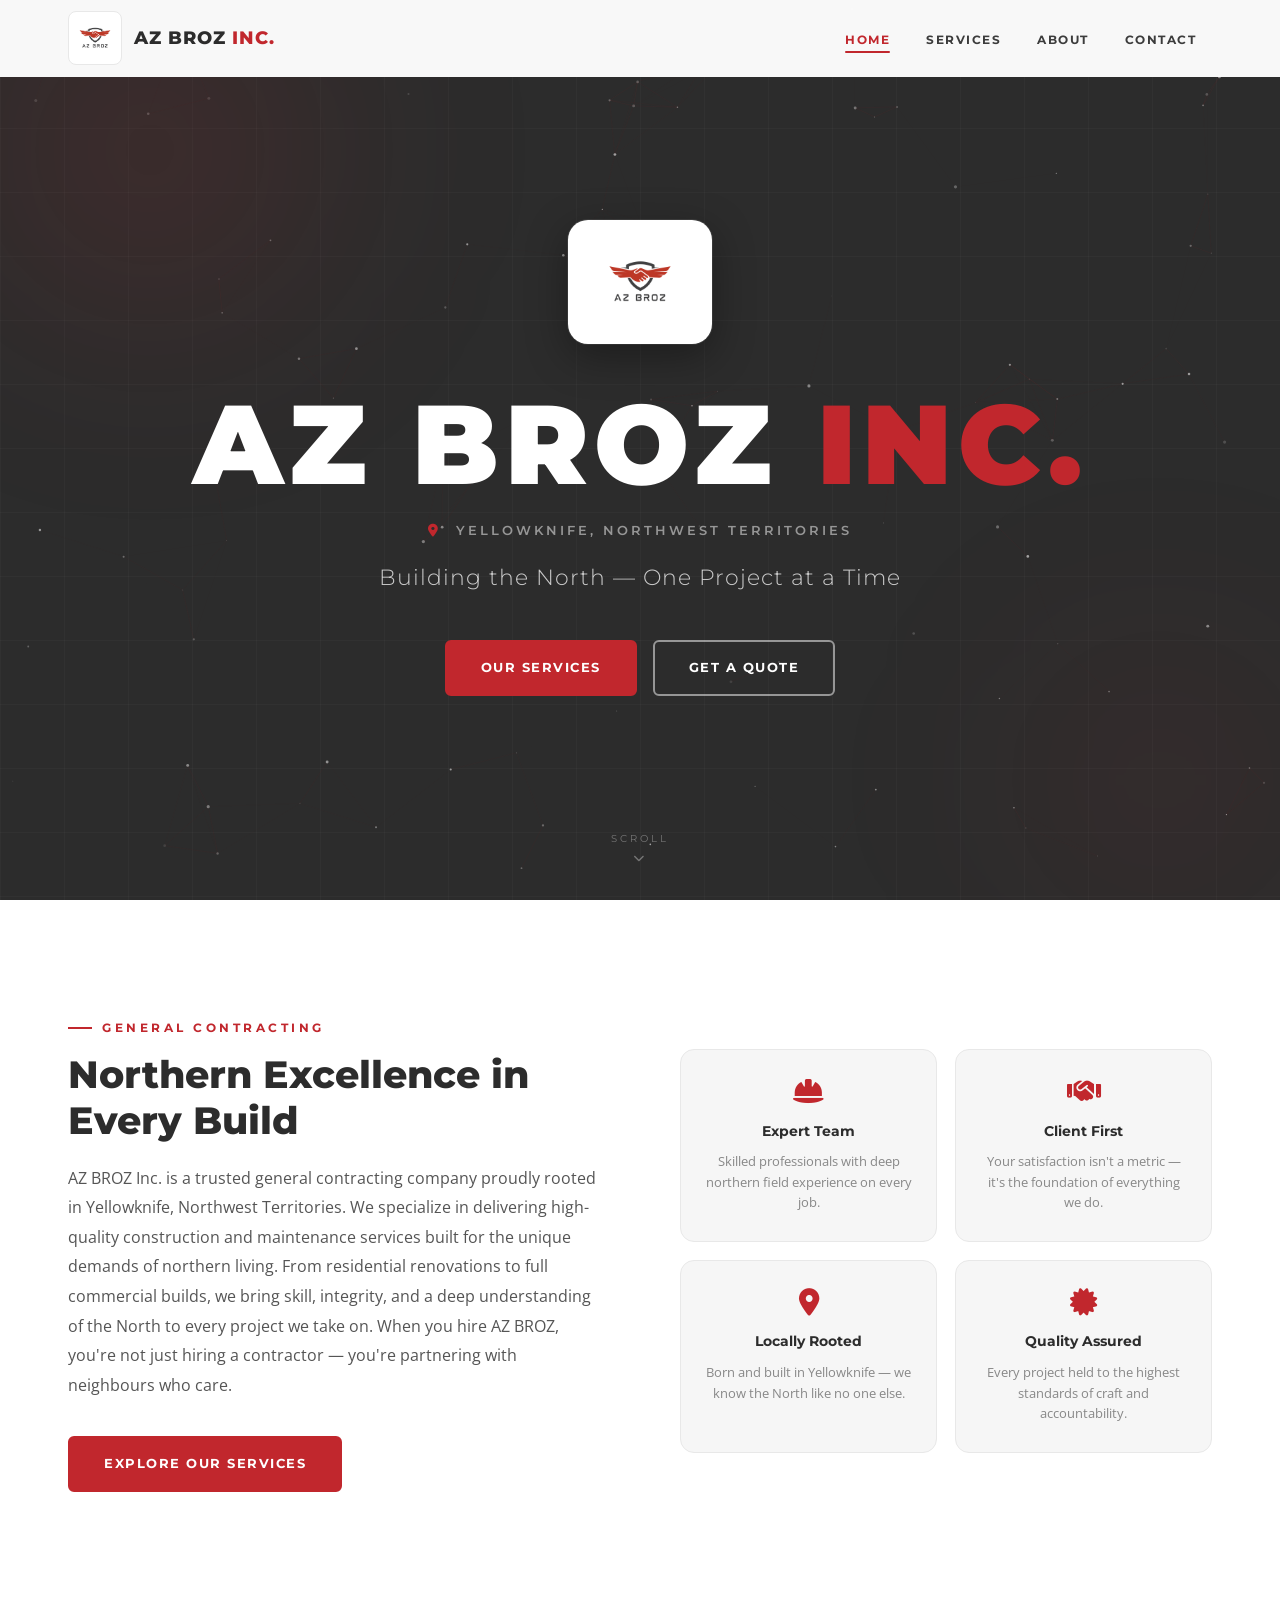
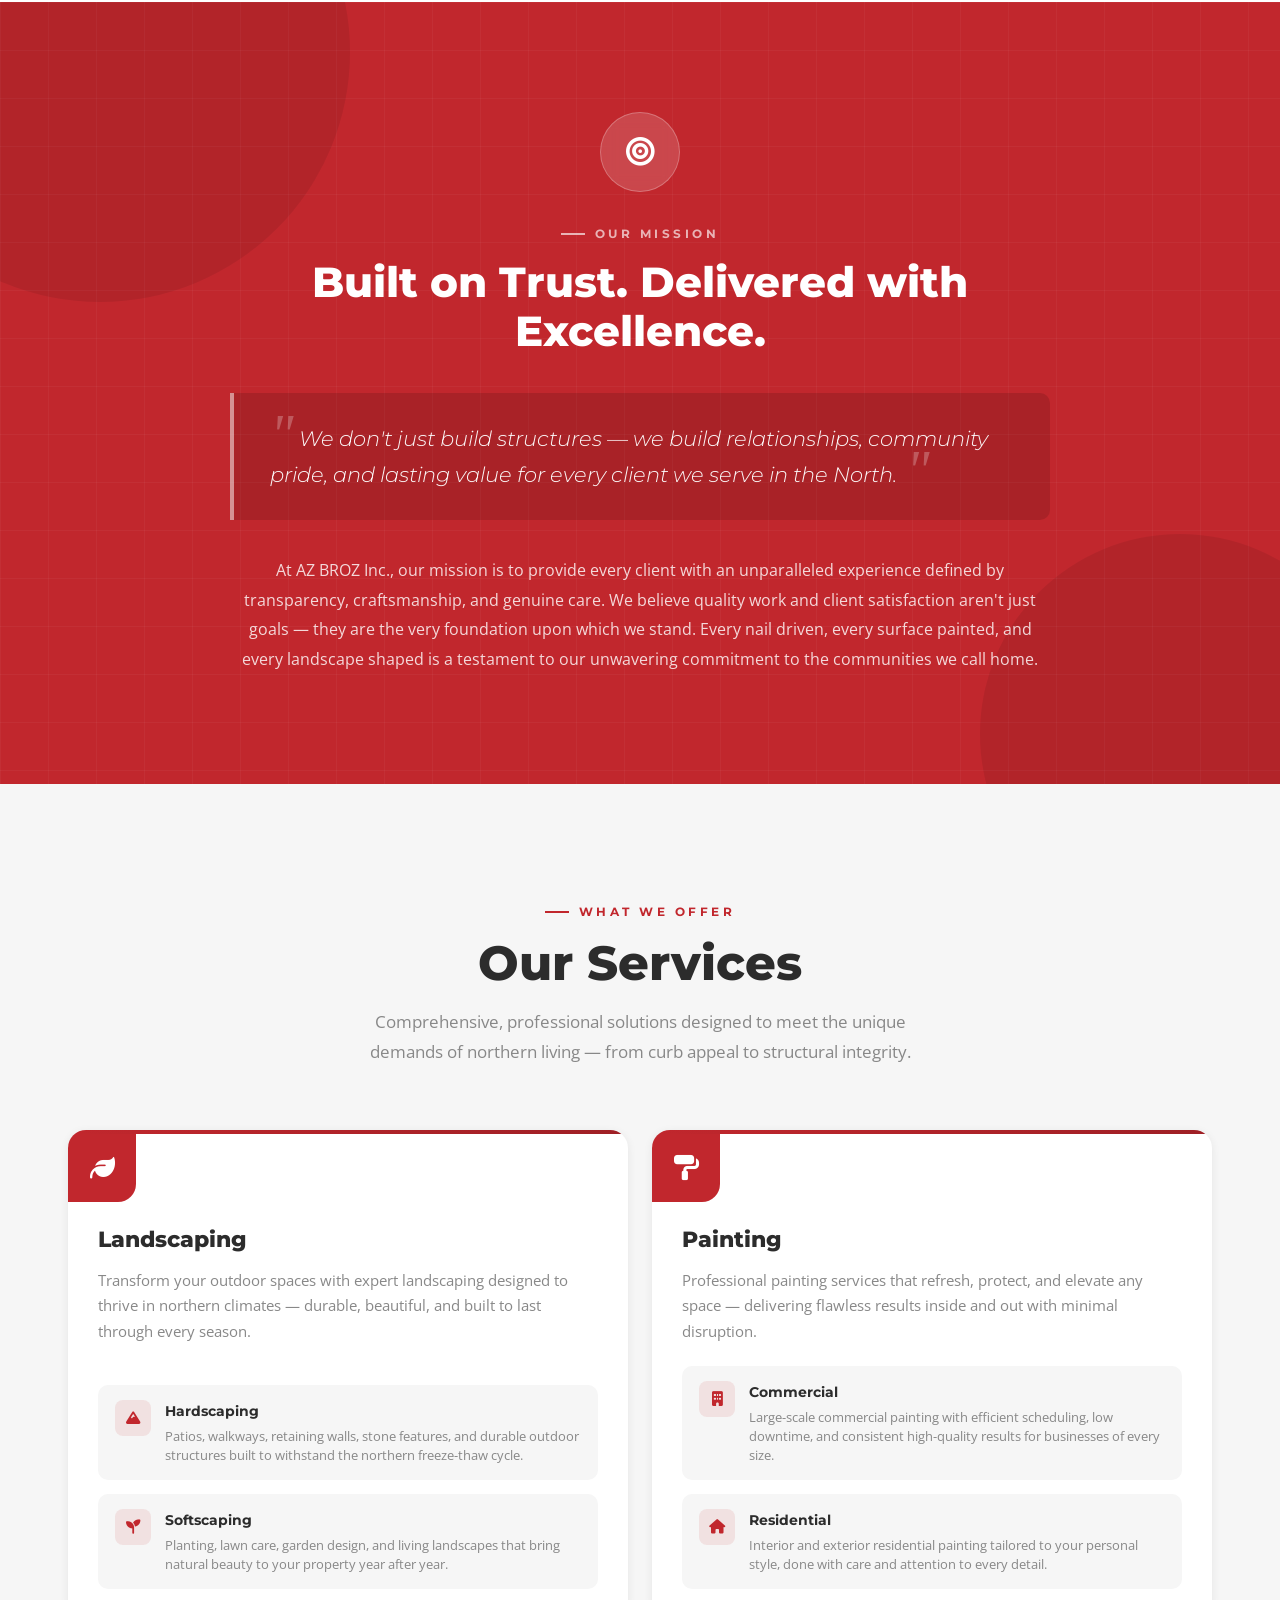
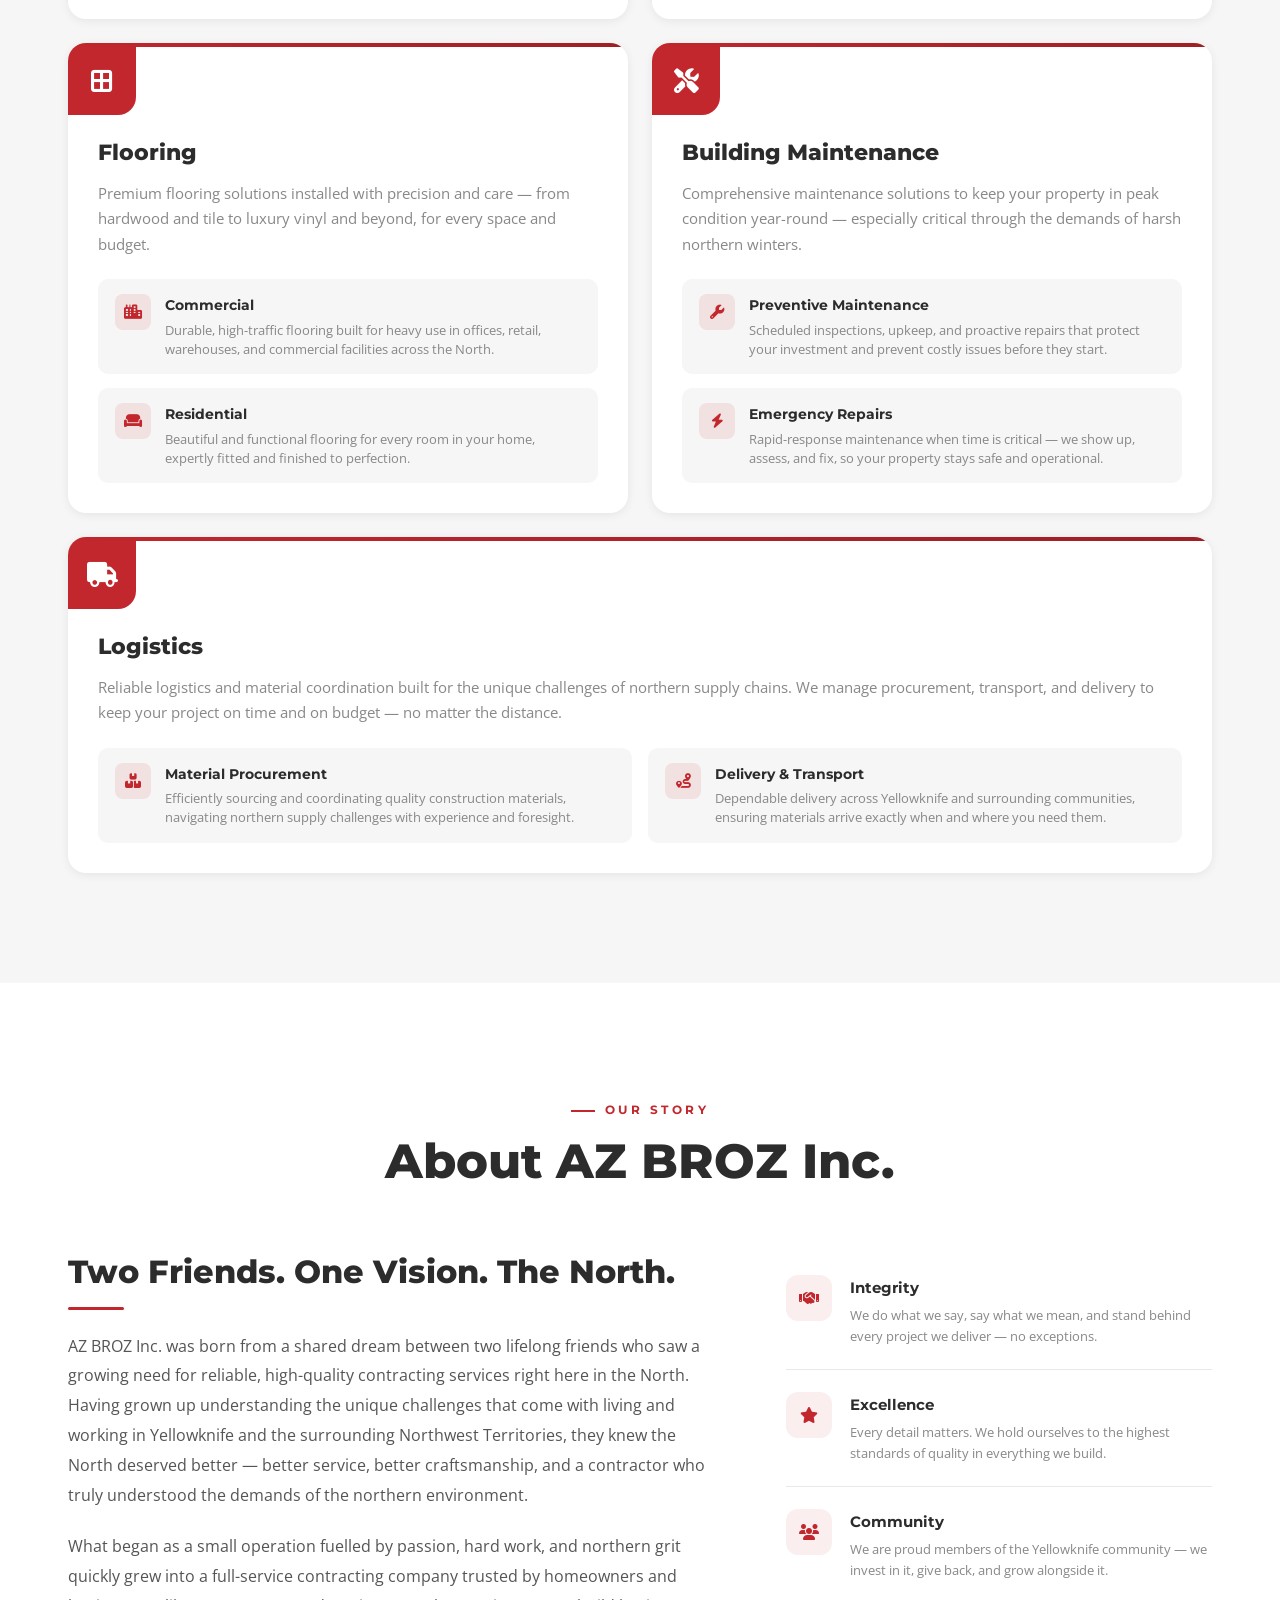
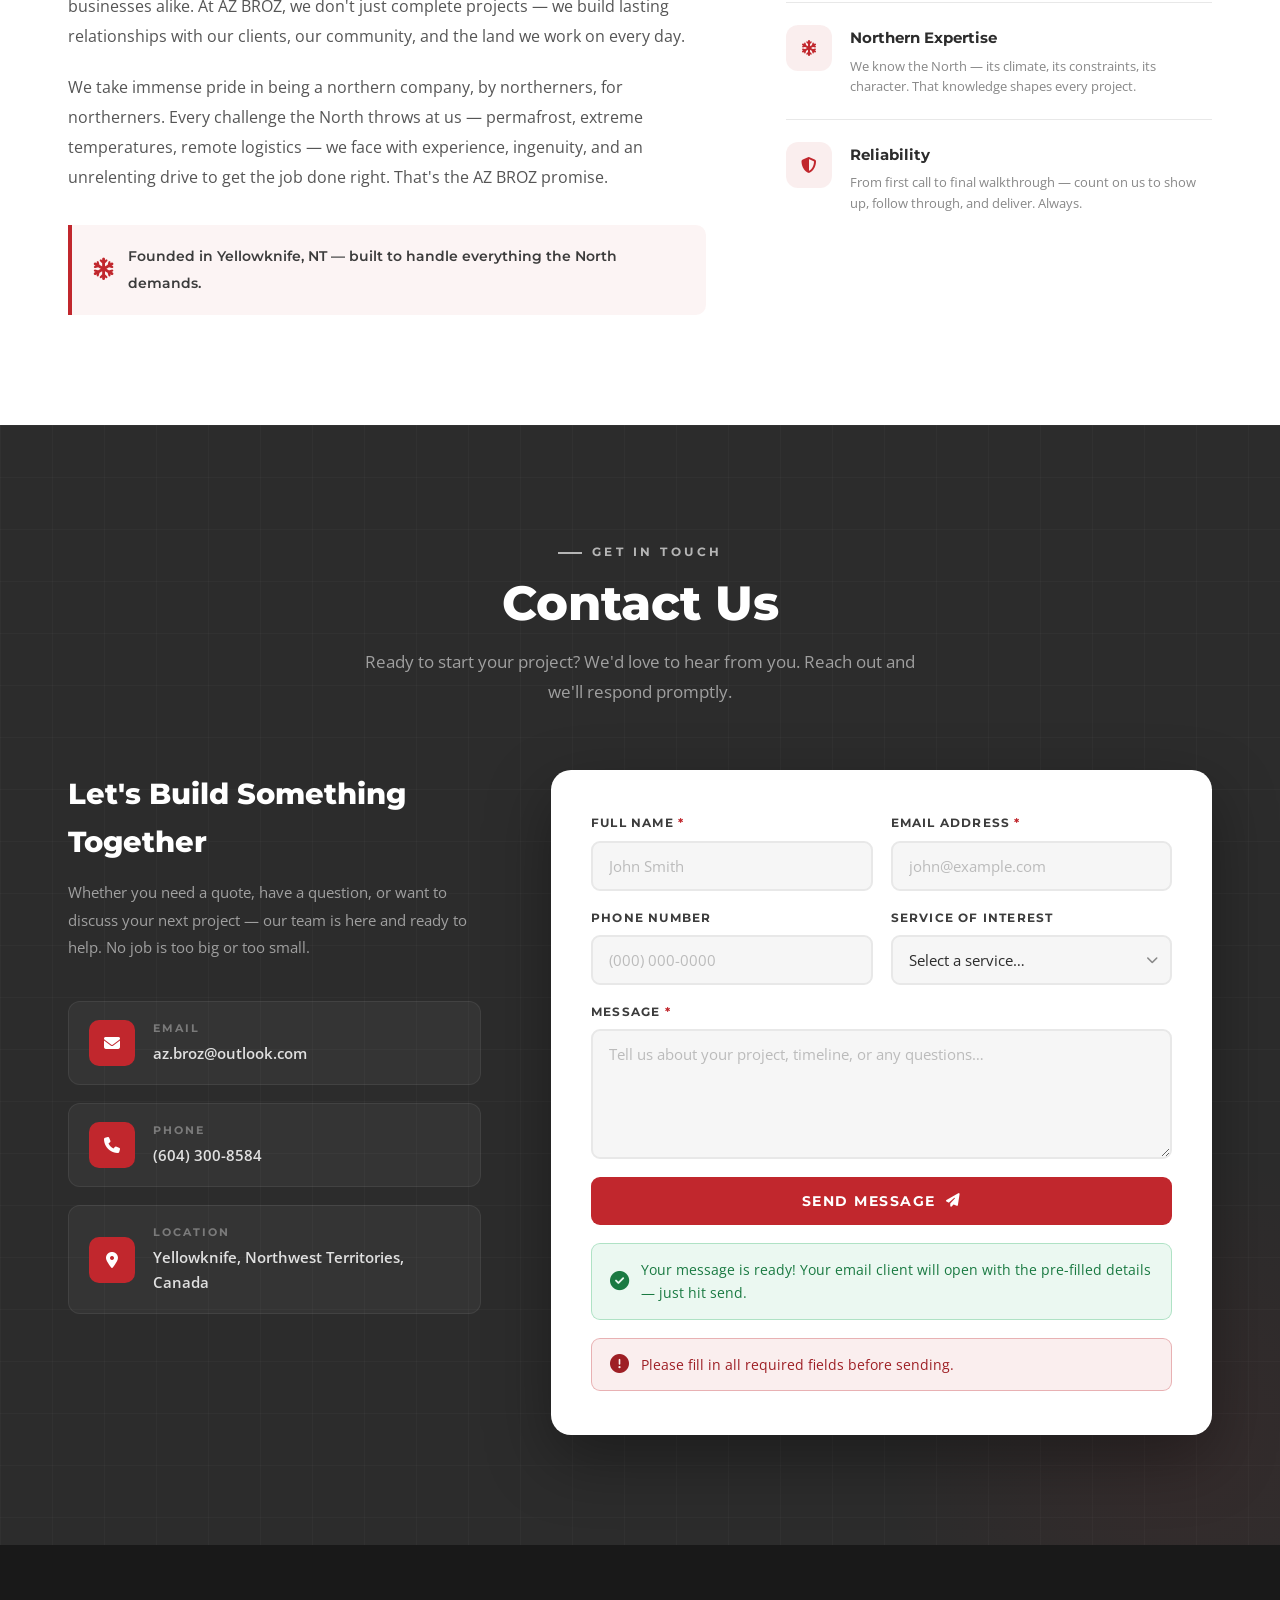
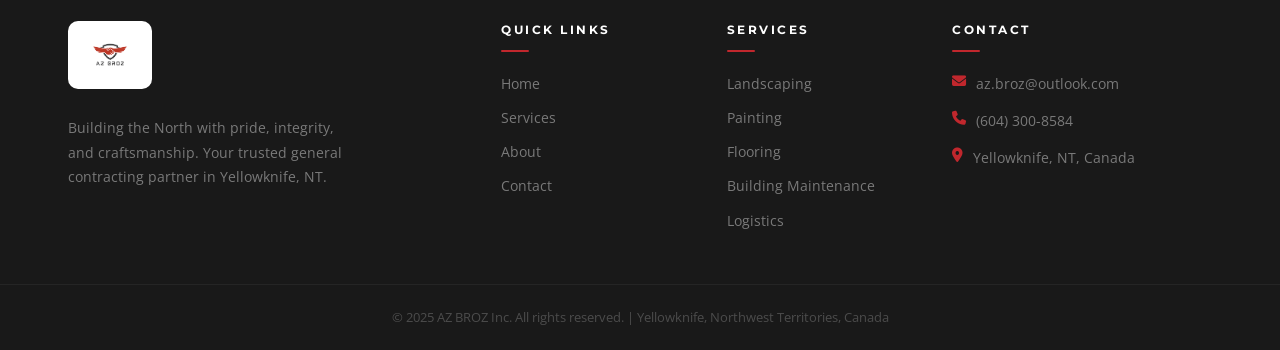
==== index.html @ 169491be "v1 website az broz website v1" ====
<!DOCTYPE html>
<html lang="en">
<head>
  <meta charset="UTF-8" />
  <meta name="viewport" content="width=device-width, initial-scale=1.0" />
  <title>AZ BROZ Inc. | General Contracting | Yellowknife, NT</title>
  <link rel="stylesheet" href="styles.css" />
  <link rel="preconnect" href="https://fonts.googleapis.com" />
  <link rel="preconnect" href="https://fonts.gstatic.com" crossorigin />
  <link href="https://fonts.googleapis.com/css2?family=Montserrat:wght@300;400;500;600;700;800;900&family=Open+Sans:wght@300;400;600&display=swap" rel="stylesheet" />
  <link rel="stylesheet" href="https://cdnjs.cloudflare.com/ajax/libs/font-awesome/6.5.0/css/all.min.css" />
</head>
<body>

  <!-- ========== NAVBAR ========== -->
  <nav id="navbar">
    <div class="nav-container">
      <a href="#home" class="nav-logo">
        <div class="logo-img-wrap">
          <img src="logo.png" alt="AZ BROZ Inc." class="logo-img" />
        </div>
        <span class="logo-text">AZ BROZ <span>Inc.</span></span>
      </a>
      <ul class="nav-links" id="navLinks">
        <li><a href="#home" class="nav-link active">Home</a></li>
        <li><a href="#services" class="nav-link">Services</a></li>
        <li><a href="#about" class="nav-link">About</a></li>
        <li><a href="#contact" class="nav-link">Contact</a></li>
      </ul>
      <div class="hamburger" id="hamburger" aria-label="Toggle menu">
        <span></span>
        <span></span>
        <span></span>
      </div>
    </div>
  </nav>

  <!-- ========== HERO ========== -->
  <section id="home" class="hero">
    <div class="hero-particles" id="heroParticles"></div>
    <div class="hero-glow hero-glow-1"></div>
    <div class="hero-glow hero-glow-2"></div>
    <div class="hero-content">
      <div class="hero-badge">
        <img src="logo.png" alt="AZ BROZ Inc." class="hero-logo" />
      </div>
      <h1 class="hero-title">AZ BROZ <span class="red">Inc.</span></h1>
      <p class="hero-location">
        <i class="fas fa-map-marker-alt"></i>
        Yellowknife, Northwest Territories
      </p>
      <p class="hero-tagline">Building the North — One Project at a Time</p>
      <div class="hero-cta">
        <a href="#services" class="btn-primary">Our Services</a>
        <a href="#contact" class="btn-outline">Get a Quote</a>
      </div>
    </div>
    <a href="#intro" class="hero-scroll" aria-label="Scroll down">
      <span>Scroll</span>
      <i class="fas fa-chevron-down"></i>
    </a>
  </section>

  <!-- ========== INTRO / HOME ========== -->
  <section id="intro" class="intro-section">
    <div class="container">
      <div class="intro-grid">
        <div class="intro-text reveal">
          <div class="section-tag">General Contracting</div>
          <h2>Northern Excellence in Every Build</h2>
          <p>AZ BROZ Inc. is a trusted general contracting company proudly rooted in Yellowknife, Northwest Territories. We specialize in delivering high-quality construction and maintenance services built for the unique demands of northern living. From residential renovations to full commercial builds, we bring skill, integrity, and a deep understanding of the North to every project we take on. When you hire AZ BROZ, you're not just hiring a contractor — you're partnering with neighbours who care.</p>
          <a href="#services" class="btn-primary">Explore Our Services</a>
        </div>
        <div class="intro-cards">
          <div class="info-card reveal" style="--d:0.1s">
            <i class="fas fa-hard-hat"></i>
            <h3>Expert Team</h3>
            <p>Skilled professionals with deep northern field experience on every job.</p>
          </div>
          <div class="info-card reveal" style="--d:0.2s">
            <i class="fas fa-handshake"></i>
            <h3>Client First</h3>
            <p>Your satisfaction isn't a metric — it's the foundation of everything we do.</p>
          </div>
          <div class="info-card reveal" style="--d:0.3s">
            <i class="fas fa-map-marker-alt"></i>
            <h3>Locally Rooted</h3>
            <p>Born and built in Yellowknife — we know the North like no one else.</p>
          </div>
          <div class="info-card reveal" style="--d:0.4s">
            <i class="fas fa-certificate"></i>
            <h3>Quality Assured</h3>
            <p>Every project held to the highest standards of craft and accountability.</p>
          </div>
        </div>
      </div>
    </div>
  </section>

  <!-- ========== MISSION ========== -->
  <section class="mission-section">
    <div class="mission-shape-left"></div>
    <div class="mission-shape-right"></div>
    <div class="container">
      <div class="mission-inner reveal">
        <div class="mission-icon-wrap">
          <i class="fas fa-bullseye"></i>
        </div>
        <div class="section-tag light">Our Mission</div>
        <h2>Built on Trust. Delivered with Excellence.</h2>
        <blockquote class="mission-quote">
          <span class="quote-mark">"</span>
          We don't just build structures — we build relationships, community pride, and lasting value for every client we serve in the North.
          <span class="quote-mark close">"</span>
        </blockquote>
        <p>At AZ BROZ Inc., our mission is to provide every client with an unparalleled experience defined by transparency, craftsmanship, and genuine care. We believe quality work and client satisfaction aren't just goals — they are the very foundation upon which we stand. Every nail driven, every surface painted, and every landscape shaped is a testament to our unwavering commitment to the communities we call home.</p>
      </div>
    </div>
  </section>

  <!-- ========== SERVICES ========== -->
  <section id="services" class="services-section">
    <div class="container">
      <div class="section-header reveal">
        <div class="section-tag">What We Offer</div>
        <h2>Our Services</h2>
        <p>Comprehensive, professional solutions designed to meet the unique demands of northern living — from curb appeal to structural integrity.</p>
      </div>

      <div class="services-grid">

        <!-- LANDSCAPING -->
        <div class="svc-card reveal" style="--d:0.05s">
          <div class="svc-accent"></div>
          <div class="svc-icon-wrap">
            <i class="fas fa-leaf"></i>
          </div>
          <div class="svc-body">
            <h3>Landscaping</h3>
            <p>Transform your outdoor spaces with expert landscaping designed to thrive in northern climates — durable, beautiful, and built to last through every season.</p>
            <div class="svc-subs">
              <div class="svc-sub">
                <div class="svc-sub-icon"><i class="fas fa-mountain"></i></div>
                <div>
                  <h4>Hardscaping</h4>
                  <p>Patios, walkways, retaining walls, stone features, and durable outdoor structures built to withstand the northern freeze-thaw cycle.</p>
                </div>
              </div>
              <div class="svc-sub">
                <div class="svc-sub-icon"><i class="fas fa-seedling"></i></div>
                <div>
                  <h4>Softscaping</h4>
                  <p>Planting, lawn care, garden design, and living landscapes that bring natural beauty to your property year after year.</p>
                </div>
              </div>
            </div>
          </div>
        </div>

        <!-- PAINTING -->
        <div class="svc-card reveal" style="--d:0.1s">
          <div class="svc-accent"></div>
          <div class="svc-icon-wrap">
            <i class="fas fa-paint-roller"></i>
          </div>
          <div class="svc-body">
            <h3>Painting</h3>
            <p>Professional painting services that refresh, protect, and elevate any space — delivering flawless results inside and out with minimal disruption.</p>
            <div class="svc-subs">
              <div class="svc-sub">
                <div class="svc-sub-icon"><i class="fas fa-building"></i></div>
                <div>
                  <h4>Commercial</h4>
                  <p>Large-scale commercial painting with efficient scheduling, low downtime, and consistent high-quality results for businesses of every size.</p>
                </div>
              </div>
              <div class="svc-sub">
                <div class="svc-sub-icon"><i class="fas fa-home"></i></div>
                <div>
                  <h4>Residential</h4>
                  <p>Interior and exterior residential painting tailored to your personal style, done with care and attention to every detail.</p>
                </div>
              </div>
            </div>
          </div>
        </div>

        <!-- FLOORING -->
        <div class="svc-card reveal" style="--d:0.15s">
          <div class="svc-accent"></div>
          <div class="svc-icon-wrap">
            <i class="fas fa-border-all"></i>
          </div>
          <div class="svc-body">
            <h3>Flooring</h3>
            <p>Premium flooring solutions installed with precision and care — from hardwood and tile to luxury vinyl and beyond, for every space and budget.</p>
            <div class="svc-subs">
              <div class="svc-sub">
                <div class="svc-sub-icon"><i class="fas fa-city"></i></div>
                <div>
                  <h4>Commercial</h4>
                  <p>Durable, high-traffic flooring built for heavy use in offices, retail, warehouses, and commercial facilities across the North.</p>
                </div>
              </div>
              <div class="svc-sub">
                <div class="svc-sub-icon"><i class="fas fa-couch"></i></div>
                <div>
                  <h4>Residential</h4>
                  <p>Beautiful and functional flooring for every room in your home, expertly fitted and finished to perfection.</p>
                </div>
              </div>
            </div>
          </div>
        </div>

        <!-- BUILDING MAINTENANCE -->
        <div class="svc-card reveal" style="--d:0.2s">
          <div class="svc-accent"></div>
          <div class="svc-icon-wrap">
            <i class="fas fa-tools"></i>
          </div>
          <div class="svc-body">
            <h3>Building Maintenance</h3>
            <p>Comprehensive maintenance solutions to keep your property in peak condition year-round — especially critical through the demands of harsh northern winters.</p>
            <div class="svc-subs">
              <div class="svc-sub">
                <div class="svc-sub-icon"><i class="fas fa-wrench"></i></div>
                <div>
                  <h4>Preventive Maintenance</h4>
                  <p>Scheduled inspections, upkeep, and proactive repairs that protect your investment and prevent costly issues before they start.</p>
                </div>
              </div>
              <div class="svc-sub">
                <div class="svc-sub-icon"><i class="fas fa-bolt"></i></div>
                <div>
                  <h4>Emergency Repairs</h4>
                  <p>Rapid-response maintenance when time is critical — we show up, assess, and fix, so your property stays safe and operational.</p>
                </div>
              </div>
            </div>
          </div>
        </div>

        <!-- LOGISTICS (WIDE) -->
        <div class="svc-card svc-card--wide reveal" style="--d:0.25s">
          <div class="svc-accent"></div>
          <div class="svc-icon-wrap">
            <i class="fas fa-truck"></i>
          </div>
          <div class="svc-body">
            <h3>Logistics</h3>
            <p>Reliable logistics and material coordination built for the unique challenges of northern supply chains. We manage procurement, transport, and delivery to keep your project on time and on budget — no matter the distance.</p>
            <div class="svc-subs svc-subs--2col">
              <div class="svc-sub">
                <div class="svc-sub-icon"><i class="fas fa-boxes"></i></div>
                <div>
                  <h4>Material Procurement</h4>
                  <p>Efficiently sourcing and coordinating quality construction materials, navigating northern supply challenges with experience and foresight.</p>
                </div>
              </div>
              <div class="svc-sub">
                <div class="svc-sub-icon"><i class="fas fa-route"></i></div>
                <div>
                  <h4>Delivery &amp; Transport</h4>
                  <p>Dependable delivery across Yellowknife and surrounding communities, ensuring materials arrive exactly when and where you need them.</p>
                </div>
              </div>
            </div>
          </div>
        </div>

      </div>
    </div>
  </section>

  <!-- ========== ABOUT ========== -->
  <section id="about" class="about-section">
    <div class="container">
      <div class="section-header reveal">
        <div class="section-tag">Our Story</div>
        <h2>About AZ BROZ Inc.</h2>
      </div>
      <div class="about-grid">
        <div class="about-story reveal">
          <h3>Two Friends. One Vision. The North.</h3>
          <p>AZ BROZ Inc. was born from a shared dream between two lifelong friends who saw a growing need for reliable, high-quality contracting services right here in the North. Having grown up understanding the unique challenges that come with living and working in Yellowknife and the surrounding Northwest Territories, they knew the North deserved better — better service, better craftsmanship, and a contractor who truly understood the demands of the northern environment.</p>
          <p>What began as a small operation fuelled by passion, hard work, and northern grit quickly grew into a full-service contracting company trusted by homeowners and businesses alike. At AZ BROZ, we don't just complete projects — we build lasting relationships with our clients, our community, and the land we work on every day.</p>
          <p>We take immense pride in being a northern company, by northerners, for northerners. Every challenge the North throws at us — permafrost, extreme temperatures, remote logistics — we face with experience, ingenuity, and an unrelenting drive to get the job done right. That's the AZ BROZ promise.</p>
          <div class="about-highlight">
            <i class="fas fa-snowflake"></i>
            <p>Founded in Yellowknife, NT — built to handle everything the North demands.</p>
          </div>
        </div>
        <div class="about-values reveal" style="--d:0.15s">
          <div class="value-card">
            <div class="value-icon"><i class="fas fa-handshake"></i></div>
            <div>
              <h4>Integrity</h4>
              <p>We do what we say, say what we mean, and stand behind every project we deliver — no exceptions.</p>
            </div>
          </div>
          <div class="value-card">
            <div class="value-icon"><i class="fas fa-star"></i></div>
            <div>
              <h4>Excellence</h4>
              <p>Every detail matters. We hold ourselves to the highest standards of quality in everything we build.</p>
            </div>
          </div>
          <div class="value-card">
            <div class="value-icon"><i class="fas fa-users"></i></div>
            <div>
              <h4>Community</h4>
              <p>We are proud members of the Yellowknife community — we invest in it, give back, and grow alongside it.</p>
            </div>
          </div>
          <div class="value-card">
            <div class="value-icon"><i class="fas fa-snowflake"></i></div>
            <div>
              <h4>Northern Expertise</h4>
              <p>We know the North — its climate, its constraints, its character. That knowledge shapes every project.</p>
            </div>
          </div>
          <div class="value-card">
            <div class="value-icon"><i class="fas fa-shield-alt"></i></div>
            <div>
              <h4>Reliability</h4>
              <p>From first call to final walkthrough — count on us to show up, follow through, and deliver. Always.</p>
            </div>
          </div>
        </div>
      </div>
    </div>
  </section>

  <!-- ========== CONTACT ========== -->
  <section id="contact" class="contact-section">
    <div class="contact-bg-grid"></div>
    <div class="container">
      <div class="section-header reveal">
        <div class="section-tag light">Get In Touch</div>
        <h2 class="white">Contact Us</h2>
        <p class="light-text">Ready to start your project? We'd love to hear from you. Reach out and we'll respond promptly.</p>
      </div>
      <div class="contact-grid">
        <div class="contact-info reveal">
          <h3>Let's Build Something Together</h3>
          <p>Whether you need a quote, have a question, or want to discuss your next project — our team is here and ready to help. No job is too big or too small.</p>
          <div class="contact-details">
            <a href="mailto:az.broz@outlook.com" class="contact-detail-item">
              <div class="cd-icon"><i class="fas fa-envelope"></i></div>
              <div>
                <span class="cd-label">Email</span>
                <span class="cd-value">az.broz@outlook.com</span>
              </div>
            </a>
            <a href="tel:6043008584" class="contact-detail-item">
              <div class="cd-icon"><i class="fas fa-phone"></i></div>
              <div>
                <span class="cd-label">Phone</span>
                <span class="cd-value">(604) 300-8584</span>
              </div>
            </a>
            <div class="contact-detail-item">
              <div class="cd-icon"><i class="fas fa-map-marker-alt"></i></div>
              <div>
                <span class="cd-label">Location</span>
                <span class="cd-value">Yellowknife, Northwest Territories, Canada</span>
              </div>
            </div>
          </div>
        </div>

        <div class="contact-form-wrap reveal" style="--d:0.15s">
          <form id="contactForm" class="contact-form" novalidate>
            <div class="form-row">
              <div class="form-group">
                <label for="name">Full Name <span class="req">*</span></label>
                <input type="text" id="name" name="name" placeholder="John Smith" required autocomplete="name" />
              </div>
              <div class="form-group">
                <label for="email">Email Address <span class="req">*</span></label>
                <input type="email" id="email" name="email" placeholder="john@example.com" required autocomplete="email" />
              </div>
            </div>
            <div class="form-row">
              <div class="form-group">
                <label for="phone">Phone Number</label>
                <input type="tel" id="phone" name="phone" placeholder="(000) 000-0000" autocomplete="tel" />
              </div>
              <div class="form-group">
                <label for="service">Service of Interest</label>
                <div class="select-wrap">
                  <select id="service" name="service">
                    <option value="">Select a service…</option>
                    <option value="Landscaping">Landscaping</option>
                    <option value="Painting">Painting</option>
                    <option value="Flooring">Flooring</option>
                    <option value="Building Maintenance">Building Maintenance</option>
                    <option value="Logistics">Logistics</option>
                    <option value="General Inquiry">General Inquiry</option>
                  </select>
                  <i class="fas fa-chevron-down select-arrow"></i>
                </div>
              </div>
            </div>
            <div class="form-group">
              <label for="message">Message <span class="req">*</span></label>
              <textarea id="message" name="message" rows="5" placeholder="Tell us about your project, timeline, or any questions…" required></textarea>
            </div>
            <button type="submit" class="btn-submit">
              <span>Send Message</span>
              <i class="fas fa-paper-plane"></i>
            </button>
            <div id="formSuccess" class="form-success" aria-live="polite" hidden>
              <i class="fas fa-check-circle"></i>
              <p>Your message is ready! Your email client will open with the pre-filled details — just hit send.</p>
            </div>
            <div id="formError" class="form-error" aria-live="polite" hidden>
              <i class="fas fa-exclamation-circle"></i>
              <p>Please fill in all required fields before sending.</p>
            </div>
          </form>
        </div>
      </div>
    </div>
  </section>

  <!-- ========== FOOTER ========== -->
  <footer class="footer">
    <div class="footer-top">
      <div class="container">
        <div class="footer-grid">
          <div class="footer-brand">
            <div class="footer-logo-wrap">
              <img src="logo.png" alt="AZ BROZ Inc." />
            </div>
            <p>Building the North with pride, integrity, and craftsmanship. Your trusted general contracting partner in Yellowknife, NT.</p>
          </div>
          <div class="footer-col">
            <h4>Quick Links</h4>
            <ul>
              <li><a href="#home">Home</a></li>
              <li><a href="#services">Services</a></li>
              <li><a href="#about">About</a></li>
              <li><a href="#contact">Contact</a></li>
            </ul>
          </div>
          <div class="footer-col">
            <h4>Services</h4>
            <ul>
              <li>Landscaping</li>
              <li>Painting</li>
              <li>Flooring</li>
              <li>Building Maintenance</li>
              <li>Logistics</li>
            </ul>
          </div>
          <div class="footer-col">
            <h4>Contact</h4>
            <ul class="footer-contact-list">
              <li>
                <i class="fas fa-envelope"></i>
                <a href="mailto:az.broz@outlook.com">az.broz@outlook.com</a>
              </li>
              <li>
                <i class="fas fa-phone"></i>
                <a href="tel:6043008584">(604) 300-8584</a>
              </li>
              <li>
                <i class="fas fa-map-marker-alt"></i>
                <span>Yellowknife, NT, Canada</span>
              </li>
            </ul>
          </div>
        </div>
      </div>
    </div>
    <div class="footer-bottom">
      <div class="container">
        <p>&copy; 2025 AZ BROZ Inc. All rights reserved. | Yellowknife, Northwest Territories, Canada</p>
      </div>
    </div>
  </footer>

  <!-- Back to top -->
  <button class="back-to-top" id="backToTop" aria-label="Back to top">
    <i class="fas fa-chevron-up"></i>
  </button>

  <script src="script.js"></script>
</body>
</html>
---- styles.css ----
/* =============================================
   AZ BROZ Inc. — Stylesheet
   Color palette extracted from logo:
   Red   #C1272D  |  Dark  #2C2C2C  |  White #FFFFFF
   ============================================= */

/* ---------- CSS Variables ---------- */
:root {
  --red:        #C1272D;
  --red-dark:   #9E1F25;
  --red-light:  #D93238;
  --red-glow:   rgba(193, 39, 45, 0.25);
  --dark:       #2C2C2C;
  --dark-md:    #3C3C3C;
  --dark-lt:    #555555;
  --gray:       #888888;
  --gray-lt:    #BBBBBB;
  --border:     #E8E8E8;
  --bg-lt:      #F6F6F6;
  --white:      #FFFFFF;

  --shadow-sm:  0 2px 10px rgba(0,0,0,0.07);
  --shadow-md:  0 6px 24px rgba(0,0,0,0.10);
  --shadow-lg:  0 12px 48px rgba(0,0,0,0.14);
  --shadow-red: 0 8px 28px rgba(193,39,45,0.35);

  --ease:       cubic-bezier(0.4, 0, 0.2, 1);
  --t:          0.3s;

  --font-h: 'Montserrat', sans-serif;
  --font-b: 'Open Sans', sans-serif;

  --max-w: 1200px;
  --nav-h: 76px;
}

/* ---------- Reset ---------- */
*, *::before, *::after { box-sizing: border-box; margin: 0; padding: 0; }
html { scroll-behavior: smooth; font-size: 16px; }
body {
  font-family: var(--font-b);
  color: var(--dark);
  background: var(--white);
  overflow-x: hidden;
  line-height: 1.65;
}
img { max-width: 100%; height: auto; display: block; }
a { text-decoration: none; color: inherit; transition: color var(--t) var(--ease); }
ul { list-style: none; }
button { font-family: var(--font-h); cursor: pointer; border: none; }

.container {
  max-width: var(--max-w);
  margin: 0 auto;
  padding: 0 28px;
}

/* =============================================
   TYPOGRAPHY HELPERS
   ============================================= */
.section-tag {
  display: inline-flex;
  align-items: center;
  gap: 10px;
  font-family: var(--font-h);
  font-size: 0.72rem;
  font-weight: 700;
  letter-spacing: 3.5px;
  text-transform: uppercase;
  color: var(--red);
  margin-bottom: 14px;
}
.section-tag::before {
  content: '';
  display: inline-block;
  width: 24px;
  height: 2px;
  background: currentColor;
  flex-shrink: 0;
}
.section-tag.light { color: rgba(255,255,255,0.65); }

.section-header {
  text-align: center;
  margin-bottom: 64px;
}
.section-header .section-tag {
  display: inline-flex;
  justify-content: center;
}
.section-header h2 {
  font-family: var(--font-h);
  font-size: clamp(2rem, 4.5vw, 3rem);
  font-weight: 800;
  color: var(--dark);
  margin-bottom: 16px;
  line-height: 1.15;
}
.section-header h2.white { color: var(--white); }
.section-header p {
  font-size: 1.05rem;
  color: var(--gray);
  max-width: 580px;
  margin: 0 auto;
  line-height: 1.75;
}
.section-header p.light-text { color: rgba(255,255,255,0.55); }

/* =============================================
   BUTTONS
   ============================================= */
.btn-primary {
  display: inline-flex;
  align-items: center;
  gap: 8px;
  padding: 15px 34px;
  background: var(--red);
  color: var(--white);
  font-family: var(--font-h);
  font-size: 0.82rem;
  font-weight: 700;
  letter-spacing: 1.5px;
  text-transform: uppercase;
  border-radius: 6px;
  border: 2px solid var(--red);
  transition: all var(--t) var(--ease);
}
.btn-primary:hover {
  background: var(--red-dark);
  border-color: var(--red-dark);
  transform: translateY(-3px);
  box-shadow: var(--shadow-red);
  color: var(--white);
}

.btn-outline {
  display: inline-flex;
  align-items: center;
  gap: 8px;
  padding: 15px 34px;
  background: transparent;
  color: var(--white);
  font-family: var(--font-h);
  font-size: 0.82rem;
  font-weight: 700;
  letter-spacing: 1.5px;
  text-transform: uppercase;
  border-radius: 6px;
  border: 2px solid rgba(255,255,255,0.5);
  transition: all var(--t) var(--ease);
}
.btn-outline:hover {
  border-color: var(--white);
  background: rgba(255,255,255,0.08);
  transform: translateY(-3px);
  color: var(--white);
}

/* =============================================
   ANIMATIONS
   ============================================= */
@keyframes fadeUp {
  from { opacity: 0; transform: translateY(36px); }
  to   { opacity: 1; transform: translateY(0); }
}
@keyframes fadeIn {
  from { opacity: 0; }
  to   { opacity: 1; }
}
@keyframes float {
  0%, 100% { transform: translateY(0px); }
  50%       { transform: translateY(-12px); }
}
@keyframes scrollBounce {
  0%, 100% { transform: translateX(-50%) translateY(0); }
  50%       { transform: translateX(-50%) translateY(7px); }
}
@keyframes shimmer {
  0%   { background-position: -200% 0; }
  100% { background-position: 200% 0; }
}
@keyframes rotatePulse {
  0%,100% { transform: scale(1) rotate(0deg); }
  50%      { transform: scale(1.12) rotate(4deg); }
}
@keyframes barSlide {
  from { transform: scaleX(0); }
  to   { transform: scaleX(1); }
}

/* Scroll reveal */
.reveal {
  opacity: 0;
  transform: translateY(40px);
  transition: opacity 0.7s var(--ease), transform 0.7s var(--ease);
  transition-delay: var(--d, 0s);
}
.reveal.visible {
  opacity: 1;
  transform: translateY(0);
}

/* =============================================
   NAVBAR
   ============================================= */
#navbar {
  position: fixed;
  inset: 0 0 auto 0;
  z-index: 1000;
  background: rgba(255,255,255,0.97);
  backdrop-filter: blur(12px);
  -webkit-backdrop-filter: blur(12px);
  border-bottom: 1px solid transparent;
  transition: border-color var(--t), box-shadow var(--t);
}
#navbar.scrolled {
  border-color: var(--border);
  box-shadow: var(--shadow-sm);
}

.nav-container {
  max-width: var(--max-w);
  margin: 0 auto;
  padding: 0 28px;
  height: var(--nav-h);
  display: flex;
  align-items: center;
  justify-content: space-between;
}

/* Logo */
.nav-logo {
  display: flex;
  align-items: center;
  gap: 12px;
  flex-shrink: 0;
}
.logo-img-wrap {
  background: var(--white);
  border-radius: 8px;
  padding: 4px;
  border: 1px solid var(--border);
  display: flex;
  align-items: center;
}
.logo-img { height: 44px; width: auto; }
.logo-text {
  font-family: var(--font-h);
  font-size: 1.15rem;
  font-weight: 800;
  color: var(--dark);
  letter-spacing: 1px;
  text-transform: uppercase;
}
.logo-text span { color: var(--red); }

/* Nav links */
.nav-links {
  display: flex;
  align-items: center;
  gap: 4px;
}
.nav-link {
  font-family: var(--font-h);
  font-size: 0.78rem;
  font-weight: 700;
  letter-spacing: 1.5px;
  text-transform: uppercase;
  color: var(--dark-md);
  padding: 8px 16px;
  border-radius: 6px;
  position: relative;
  transition: color var(--t) var(--ease);
}
.nav-link::after {
  content: '';
  position: absolute;
  bottom: 2px;
  left: 16px;
  right: 16px;
  height: 2px;
  background: var(--red);
  transform: scaleX(0);
  transform-origin: left;
  transition: transform var(--t) var(--ease);
  border-radius: 2px;
}
.nav-link:hover,
.nav-link.active { color: var(--red); }
.nav-link:hover::after,
.nav-link.active::after { transform: scaleX(1); }

/* Hamburger */
.hamburger {
  display: none;
  flex-direction: column;
  justify-content: center;
  gap: 5px;
  width: 40px;
  height: 40px;
  border-radius: 8px;
  cursor: pointer;
  position: relative;
  z-index: 1002;
  transition: background var(--t);
  background: transparent;
  border: none;
}
.hamburger:hover { background: var(--bg-lt); }
.hamburger span {
  display: block;
  height: 2px;
  background: var(--dark);
  border-radius: 2px;
  transition: all 0.35s var(--ease);
}
.hamburger span:first-child  { width: 24px; margin-left: 8px; }
.hamburger span:nth-child(2) { width: 18px; margin-left: 8px; }
.hamburger span:last-child   { width: 24px; margin-left: 8px; }

.hamburger.open span { background: var(--white); }
.hamburger.open span:first-child  { transform: translateY(7px) rotate(45deg); width: 24px; }
.hamburger.open span:nth-child(2) { opacity: 0; transform: scaleX(0); }
.hamburger.open span:last-child   { transform: translateY(-7px) rotate(-45deg); width: 24px; }

/* Mobile overlay */
@media (max-width: 768px) {
  .hamburger { display: flex; }
  .nav-links {
    position: fixed;
    inset: 0;
    background: rgba(28,28,28,0.97);
    backdrop-filter: blur(16px);
    -webkit-backdrop-filter: blur(16px);
    flex-direction: column;
    justify-content: center;
    gap: 8px;
    z-index: 1001;
    opacity: 0;
    pointer-events: none;
    transition: opacity 0.3s var(--ease);
  }
  .nav-links.open { opacity: 1; pointer-events: all; }
  .nav-link {
    font-size: 1.3rem;
    color: rgba(255,255,255,0.8);
    padding: 14px 32px;
    letter-spacing: 3px;
  }
  .nav-link::after { background: var(--red-light); left: 32px; right: 32px; }
  .nav-link:hover, .nav-link.active { color: var(--white); }
}

/* =============================================
   HERO
   ============================================= */
.hero {
  position: relative;
  min-height: 100vh;
  display: flex;
  align-items: center;
  justify-content: center;
  background: var(--dark);
  overflow: hidden;
}

/* Subtle grid */
.hero::before {
  content: '';
  position: absolute;
  inset: 0;
  background-image:
    linear-gradient(rgba(255,255,255,0.025) 1px, transparent 1px),
    linear-gradient(90deg, rgba(255,255,255,0.025) 1px, transparent 1px);
  background-size: 64px 64px;
  pointer-events: none;
}

/* Glow orbs */
.hero-glow {
  position: absolute;
  border-radius: 50%;
  filter: blur(100px);
  pointer-events: none;
}
.hero-glow-1 {
  width: 500px; height: 500px;
  background: radial-gradient(circle, rgba(193,39,45,0.18) 0%, transparent 70%);
  top: -100px; left: -100px;
  animation: float 8s ease-in-out infinite;
}
.hero-glow-2 {
  width: 400px; height: 400px;
  background: radial-gradient(circle, rgba(193,39,45,0.10) 0%, transparent 70%);
  bottom: -80px; right: -80px;
  animation: float 10s ease-in-out 2s infinite reverse;
}

/* Particles canvas */
#heroParticles {
  position: absolute;
  inset: 0;
  pointer-events: none;
}

.hero-content {
  position: relative;
  z-index: 2;
  text-align: center;
  padding: calc(var(--nav-h) + 40px) 28px 100px;
}

/* Floating logo badge */
.hero-badge {
  display: inline-block;
  background: var(--white);
  border-radius: 20px;
  padding: 18px 28px;
  margin-bottom: 36px;
  box-shadow: 0 12px 40px rgba(0,0,0,0.35), 0 0 0 1px rgba(255,255,255,0.1);
  animation: float 5s ease-in-out infinite, fadeIn 0.8s var(--ease) both;
}
.hero-logo { height: 88px; width: auto; }

.hero-title {
  font-family: var(--font-h);
  font-size: clamp(3.2rem, 9vw, 7rem);
  font-weight: 900;
  color: var(--white);
  letter-spacing: 6px;
  text-transform: uppercase;
  line-height: 1;
  margin-bottom: 20px;
  animation: fadeUp 0.8s var(--ease) 0.2s both;
}
.hero-title .red { color: var(--red); }

.hero-location {
  font-family: var(--font-h);
  font-size: 0.82rem;
  font-weight: 600;
  letter-spacing: 3px;
  text-transform: uppercase;
  color: rgba(255,255,255,0.5);
  margin-bottom: 18px;
  animation: fadeUp 0.8s var(--ease) 0.4s both;
}
.hero-location i { color: var(--red); margin-right: 8px; }

.hero-tagline {
  font-family: var(--font-h);
  font-size: clamp(1rem, 2.5vw, 1.4rem);
  font-weight: 300;
  color: rgba(255,255,255,0.75);
  letter-spacing: 1px;
  margin-bottom: 44px;
  animation: fadeUp 0.8s var(--ease) 0.6s both;
}

.hero-cta {
  display: flex;
  gap: 16px;
  justify-content: center;
  flex-wrap: wrap;
  animation: fadeUp 0.8s var(--ease) 0.8s both;
}

/* Scroll indicator */
.hero-scroll {
  position: absolute;
  bottom: 36px;
  left: 50%;
  transform: translateX(-50%);
  z-index: 2;
  display: flex;
  flex-direction: column;
  align-items: center;
  gap: 6px;
  color: rgba(255,255,255,0.35);
  font-family: var(--font-h);
  font-size: 0.65rem;
  letter-spacing: 3px;
  text-transform: uppercase;
  animation: scrollBounce 2.4s ease-in-out infinite;
  transition: color var(--t);
}
.hero-scroll:hover { color: rgba(255,255,255,0.7); }
.hero-scroll i { font-size: 0.7rem; }

/* =============================================
   INTRO SECTION
   ============================================= */
.intro-section {
  padding: 110px 0;
  background: var(--white);
}

.intro-grid {
  display: grid;
  grid-template-columns: 1fr 1fr;
  gap: 80px;
  align-items: center;
}

.intro-text h2 {
  font-family: var(--font-h);
  font-size: clamp(1.7rem, 3vw, 2.4rem);
  font-weight: 800;
  color: var(--dark);
  line-height: 1.2;
  margin-bottom: 20px;
}
.intro-text p {
  font-size: 1rem;
  color: var(--dark-lt);
  line-height: 1.85;
  margin-bottom: 36px;
}

.intro-cards {
  display: grid;
  grid-template-columns: 1fr 1fr;
  gap: 18px;
}

.info-card {
  background: var(--bg-lt);
  border: 1px solid var(--border);
  border-radius: 14px;
  padding: 28px 22px;
  text-align: center;
  transition: transform var(--t) var(--ease), box-shadow var(--t) var(--ease), border-color var(--t);
  position: relative;
  overflow: hidden;
}
.info-card::before {
  content: '';
  position: absolute;
  top: 0; left: 0; right: 0;
  height: 3px;
  background: var(--red);
  transform: scaleX(0);
  transform-origin: left;
  transition: transform var(--t) var(--ease);
}
.info-card:hover {
  transform: translateY(-6px);
  box-shadow: var(--shadow-md);
  border-color: transparent;
}
.info-card:hover::before { transform: scaleX(1); }
.info-card i {
  font-size: 1.7rem;
  color: var(--red);
  margin-bottom: 14px;
  display: block;
}
.info-card h3 {
  font-family: var(--font-h);
  font-size: 0.9rem;
  font-weight: 700;
  color: var(--dark);
  margin-bottom: 8px;
}
.info-card p {
  font-size: 0.83rem;
  color: var(--gray);
  line-height: 1.55;
}

/* =============================================
   MISSION SECTION
   ============================================= */
.mission-section {
  padding: 110px 0;
  background: var(--red);
  position: relative;
  overflow: hidden;
}

/* Grid overlay */
.mission-section::before {
  content: '';
  position: absolute;
  inset: 0;
  background-image:
    linear-gradient(rgba(255,255,255,0.04) 1px, transparent 1px),
    linear-gradient(90deg, rgba(255,255,255,0.04) 1px, transparent 1px);
  background-size: 48px 48px;
  pointer-events: none;
}

.mission-shape-left,
.mission-shape-right {
  position: absolute;
  border-radius: 50%;
  background: rgba(0,0,0,0.08);
  pointer-events: none;
}
.mission-shape-left  { width: 500px; height: 500px; top: -200px; left: -150px; }
.mission-shape-right { width: 400px; height: 400px; bottom: -150px; right: -100px; }

.mission-inner {
  position: relative;
  z-index: 1;
  max-width: 820px;
  margin: 0 auto;
  text-align: center;
  color: var(--white);
}

.mission-icon-wrap {
  width: 80px; height: 80px;
  background: rgba(255,255,255,0.15);
  border: 1px solid rgba(255,255,255,0.25);
  border-radius: 50%;
  display: flex;
  align-items: center;
  justify-content: center;
  margin: 0 auto 24px;
  backdrop-filter: blur(8px);
  animation: rotatePulse 6s ease-in-out infinite;
}
.mission-icon-wrap i { font-size: 1.8rem; color: var(--white); }

.mission-inner h2 {
  font-family: var(--font-h);
  font-size: clamp(1.7rem, 3.5vw, 2.6rem);
  font-weight: 800;
  margin-bottom: 36px;
  color: var(--white);
  line-height: 1.2;
}

.mission-quote {
  position: relative;
  font-family: var(--font-h);
  font-size: clamp(1rem, 2vw, 1.3rem);
  font-weight: 300;
  font-style: italic;
  color: rgba(255,255,255,0.95);
  line-height: 1.7;
  padding: 28px 36px;
  margin: 0 0 36px;
  background: rgba(0,0,0,0.12);
  border-left: 4px solid rgba(255,255,255,0.5);
  border-radius: 0 10px 10px 0;
  text-align: left;
}
.quote-mark {
  font-family: Georgia, serif;
  font-size: 3.5rem;
  color: rgba(255,255,255,0.25);
  line-height: 0;
  vertical-align: -0.5rem;
}
.quote-mark.close { margin-left: 4px; }

.mission-inner > p {
  font-size: 1rem;
  color: rgba(255,255,255,0.82);
  line-height: 1.85;
}

/* =============================================
   SERVICES SECTION
   ============================================= */
.services-section {
  padding: 110px 0;
  background: var(--bg-lt);
}

.services-grid {
  display: grid;
  grid-template-columns: repeat(2, 1fr);
  gap: 24px;
}

/* ---- Service Card ---- */
.svc-card {
  background: var(--white);
  border-radius: 18px;
  overflow: hidden;
  box-shadow: var(--shadow-sm);
  display: flex;
  flex-direction: column;
  position: relative;
  transition: transform 0.45s var(--ease), box-shadow 0.45s var(--ease);
}
.svc-card:hover {
  transform: translateY(-10px);
  box-shadow: var(--shadow-lg);
}
.svc-card--wide { grid-column: 1 / -1; }

/* Top colour bar */
.svc-accent {
  height: 4px;
  background: linear-gradient(90deg, var(--red), var(--red-dark));
  transform-origin: left;
  transform: scaleX(0);
  transition: transform 0.5s var(--ease);
}
.svc-card:hover .svc-accent,
.svc-card.visible .svc-accent { transform: scaleX(1); animation: barSlide 0.5s var(--ease) forwards; }

/* Icon chip */
.svc-icon-wrap {
  position: absolute;
  top: 4px; /* sits just below the accent bar */
  left: 0;
  width: 68px; height: 68px;
  background: var(--red);
  display: flex;
  align-items: center;
  justify-content: center;
  border-radius: 0 0 18px 0;
  transition: background var(--t), border-radius var(--t);
}
.svc-card:hover .svc-icon-wrap {
  background: var(--red-dark);
  border-radius: 0 0 26px 0;
}
.svc-icon-wrap i {
  font-size: 1.55rem;
  color: var(--white);
  transition: transform 0.3s var(--ease);
}
.svc-card:hover .svc-icon-wrap i { transform: scale(1.18) rotate(6deg); }

/* Body */
.svc-body {
  padding: 88px 30px 30px;
  flex: 1;
  display: flex;
  flex-direction: column;
}
.svc-body h3 {
  font-family: var(--font-h);
  font-size: 1.35rem;
  font-weight: 800;
  color: var(--dark);
  margin-bottom: 10px;
}
.svc-body > p {
  font-size: 0.93rem;
  color: var(--gray);
  line-height: 1.72;
  margin-bottom: 22px;
}

/* Sub items */
.svc-subs {
  display: flex;
  flex-direction: column;
  gap: 14px;
  margin-top: auto;
}
.svc-subs--2col {
  display: grid;
  grid-template-columns: 1fr 1fr;
  gap: 16px;
}

.svc-sub {
  display: flex;
  gap: 14px;
  align-items: flex-start;
  padding: 14px 16px;
  background: var(--bg-lt);
  border-radius: 10px;
  border: 1px solid transparent;
  transition: background var(--t), border-color var(--t), transform var(--t);
}
.svc-sub:hover {
  background: rgba(193,39,45,0.04);
  border-color: rgba(193,39,45,0.15);
  transform: translateX(4px);
}

.svc-sub-icon {
  width: 36px; height: 36px;
  background: rgba(193,39,45,0.1);
  border-radius: 8px;
  display: flex;
  align-items: center;
  justify-content: center;
  flex-shrink: 0;
  transition: background var(--t);
}
.svc-sub:hover .svc-sub-icon { background: var(--red); }
.svc-sub-icon i { font-size: 0.9rem; color: var(--red); transition: color var(--t); }
.svc-sub:hover .svc-sub-icon i { color: var(--white); }

.svc-sub h4 {
  font-family: var(--font-h);
  font-size: 0.85rem;
  font-weight: 700;
  color: var(--dark);
  margin-bottom: 4px;
}
.svc-sub p {
  font-size: 0.8rem;
  color: var(--gray);
  line-height: 1.5;
}

/* =============================================
   ABOUT SECTION
   ============================================= */
.about-section {
  padding: 110px 0;
  background: var(--white);
}

.about-grid {
  display: grid;
  grid-template-columns: 3fr 2fr;
  gap: 80px;
  align-items: start;
}

.about-story h3 {
  font-family: var(--font-h);
  font-size: clamp(1.5rem, 2.5vw, 2rem);
  font-weight: 800;
  color: var(--dark);
  margin-bottom: 22px;
  padding-bottom: 18px;
  position: relative;
  line-height: 1.2;
}
.about-story h3::after {
  content: '';
  position: absolute;
  bottom: 0; left: 0;
  width: 56px; height: 3px;
  background: var(--red);
  border-radius: 2px;
}
.about-story p {
  font-size: 0.99rem;
  color: var(--dark-lt);
  line-height: 1.88;
  margin-bottom: 22px;
}

.about-highlight {
  display: flex;
  align-items: center;
  gap: 14px;
  margin-top: 32px;
  padding: 18px 22px;
  background: rgba(193,39,45,0.05);
  border-left: 4px solid var(--red);
  border-radius: 0 10px 10px 0;
}
.about-highlight i {
  font-size: 1.4rem;
  color: var(--red);
  flex-shrink: 0;
}
.about-highlight p {
  margin: 0;
  font-size: 0.9rem;
  color: var(--dark-md);
  font-weight: 600;
  font-family: var(--font-h);
}

/* Values */
.about-values { display: flex; flex-direction: column; }

.value-card {
  display: flex;
  align-items: flex-start;
  gap: 18px;
  padding: 22px 0;
  border-bottom: 1px solid var(--border);
  transition: padding-left var(--t) var(--ease);
}
.value-card:last-child { border-bottom: none; }
.value-card:hover { padding-left: 6px; }

.value-icon {
  width: 46px; height: 46px;
  background: rgba(193,39,45,0.08);
  border-radius: 12px;
  display: flex;
  align-items: center;
  justify-content: center;
  flex-shrink: 0;
  transition: background var(--t);
}
.value-card:hover .value-icon { background: var(--red); }
.value-icon i { font-size: 1rem; color: var(--red); transition: color var(--t); }
.value-card:hover .value-icon i { color: var(--white); }

.value-card h4 {
  font-family: var(--font-h);
  font-size: 0.95rem;
  font-weight: 700;
  color: var(--dark);
  margin-bottom: 5px;
}
.value-card p {
  font-size: 0.84rem;
  color: var(--gray);
  line-height: 1.55;
}

/* =============================================
   CONTACT SECTION
   ============================================= */
.contact-section {
  padding: 110px 0;
  background: var(--dark);
  position: relative;
  overflow: hidden;
}

.contact-bg-grid {
  position: absolute;
  inset: 0;
  background-image:
    linear-gradient(rgba(255,255,255,0.025) 1px, transparent 1px),
    linear-gradient(90deg, rgba(255,255,255,0.025) 1px, transparent 1px);
  background-size: 52px 52px;
  pointer-events: none;
}
.contact-bg-grid::after {
  content: '';
  position: absolute;
  bottom: -200px; right: -200px;
  width: 600px; height: 600px;
  background: radial-gradient(circle, rgba(193,39,45,0.06) 0%, transparent 70%);
  border-radius: 50%;
}

.contact-grid {
  display: grid;
  grid-template-columns: 1fr 1.6fr;
  gap: 70px;
  align-items: start;
  position: relative;
  z-index: 1;
}

/* Info side */
.contact-info h3 {
  font-family: var(--font-h);
  font-size: clamp(1.4rem, 2.5vw, 1.8rem);
  font-weight: 800;
  color: var(--white);
  margin-bottom: 14px;
}
.contact-info > p {
  font-size: 0.95rem;
  color: rgba(255,255,255,0.55);
  line-height: 1.8;
  margin-bottom: 40px;
}

.contact-details { display: flex; flex-direction: column; gap: 18px; }

.contact-detail-item {
  display: flex;
  align-items: center;
  gap: 18px;
  padding: 18px 20px;
  background: rgba(255,255,255,0.04);
  border: 1px solid rgba(255,255,255,0.07);
  border-radius: 12px;
  transition: background var(--t), border-color var(--t), transform var(--t);
}
.contact-detail-item:hover {
  background: rgba(255,255,255,0.07);
  border-color: rgba(193,39,45,0.4);
  transform: translateX(4px);
}
.cd-icon {
  width: 46px; height: 46px;
  background: var(--red);
  border-radius: 10px;
  display: flex;
  align-items: center;
  justify-content: center;
  flex-shrink: 0;
}
.cd-icon i { color: var(--white); font-size: 1rem; }
.cd-label {
  display: block;
  font-family: var(--font-h);
  font-size: 0.68rem;
  font-weight: 700;
  letter-spacing: 2px;
  text-transform: uppercase;
  color: rgba(255,255,255,0.35);
  margin-bottom: 3px;
}
.cd-value {
  display: block;
  font-size: 0.95rem;
  color: rgba(255,255,255,0.85);
  font-weight: 600;
}

/* Form card */
.contact-form-wrap {
  background: var(--white);
  border-radius: 20px;
  padding: 44px 40px;
  box-shadow: 0 24px 64px rgba(0,0,0,0.35);
}

.contact-form {
  display: flex;
  flex-direction: column;
  gap: 18px;
}

.form-row {
  display: grid;
  grid-template-columns: 1fr 1fr;
  gap: 18px;
}

.form-group {
  display: flex;
  flex-direction: column;
  gap: 7px;
}

.form-group label {
  font-family: var(--font-h);
  font-size: 0.73rem;
  font-weight: 700;
  letter-spacing: 1.2px;
  text-transform: uppercase;
  color: var(--dark-md);
}
.req { color: var(--red); }

.form-group input,
.form-group textarea,
.select-wrap select {
  width: 100%;
  padding: 13px 16px;
  border: 2px solid var(--border);
  border-radius: 9px;
  font-family: var(--font-b);
  font-size: 0.93rem;
  color: var(--dark);
  background: var(--bg-lt);
  outline: none;
  transition: border-color var(--t), background var(--t), box-shadow var(--t);
}
.form-group input:focus,
.form-group textarea:focus,
.select-wrap select:focus {
  border-color: var(--red);
  background: var(--white);
  box-shadow: 0 0 0 4px rgba(193,39,45,0.09);
}
.form-group input::placeholder,
.form-group textarea::placeholder { color: var(--gray-lt); }

.form-group textarea {
  resize: vertical;
  min-height: 130px;
}

/* Custom select */
.select-wrap {
  position: relative;
}
.select-wrap select {
  appearance: none;
  -webkit-appearance: none;
  padding-right: 40px;
  cursor: pointer;
}
.select-arrow {
  position: absolute;
  right: 14px;
  top: 50%;
  transform: translateY(-50%);
  font-size: 0.75rem;
  color: var(--gray);
  pointer-events: none;
  transition: transform var(--t);
}
.select-wrap:focus-within .select-arrow { transform: translateY(-50%) rotate(180deg); }

/* Submit */
.btn-submit {
  display: flex;
  align-items: center;
  justify-content: center;
  gap: 10px;
  padding: 16px 32px;
  background: var(--red);
  color: var(--white);
  font-family: var(--font-h);
  font-size: 0.85rem;
  font-weight: 700;
  letter-spacing: 1.5px;
  text-transform: uppercase;
  border-radius: 9px;
  border: none;
  transition: all var(--t) var(--ease);
  width: 100%;
}
.btn-submit:hover {
  background: var(--red-dark);
  transform: translateY(-3px);
  box-shadow: var(--shadow-red);
}
.btn-submit:active { transform: translateY(0); }
.btn-submit i { transition: transform var(--t); }
.btn-submit:hover i { transform: translateX(3px) translateY(-3px) rotate(10deg); }

/* Alerts */
.form-success,
.form-error {
  display: flex;
  align-items: center;
  gap: 12px;
  padding: 14px 18px;
  border-radius: 9px;
  font-size: 0.88rem;
}
.form-success {
  background: rgba(39,174,96,0.09);
  border: 1px solid rgba(39,174,96,0.3);
  color: #1a7a42;
}
.form-error {
  background: rgba(193,39,45,0.08);
  border: 1px solid rgba(193,39,45,0.3);
  color: var(--red-dark);
}
.form-success i, .form-error i { font-size: 1.2rem; flex-shrink: 0; }

/* =============================================
   FOOTER
   ============================================= */
.footer { background: #191919; }

.footer-top { padding: 76px 0 52px; }

.footer-grid {
  display: grid;
  grid-template-columns: 2.2fr 1fr 1fr 1.5fr;
  gap: 52px;
}

.footer-logo-wrap {
  background: var(--white);
  display: inline-block;
  border-radius: 10px;
  padding: 10px 18px;
  margin-bottom: 20px;
}
.footer-logo-wrap img { height: 48px; }

.footer-brand p {
  font-size: 0.88rem;
  color: rgba(255,255,255,0.42);
  line-height: 1.75;
  max-width: 280px;
}

.footer-col h4 {
  font-family: var(--font-h);
  font-size: 0.72rem;
  font-weight: 700;
  letter-spacing: 2.5px;
  text-transform: uppercase;
  color: var(--white);
  margin-bottom: 20px;
  padding-bottom: 12px;
  position: relative;
}
.footer-col h4::after {
  content: '';
  position: absolute;
  bottom: 0; left: 0;
  width: 28px; height: 2px;
  background: var(--red);
  border-radius: 2px;
}

.footer-col ul { display: flex; flex-direction: column; gap: 11px; }
.footer-col ul li {
  font-size: 0.88rem;
  color: rgba(255,255,255,0.42);
  transition: color var(--t), padding-left var(--t);
}
.footer-col ul li a {
  color: inherit;
  transition: color var(--t);
}
.footer-col ul li a:hover { color: var(--red); }
.footer-col ul li:hover { padding-left: 4px; }

/* Footer contact list */
.footer-contact-list { gap: 14px !important; }
.footer-contact-list li {
  display: flex !important;
  align-items: flex-start;
  gap: 10px;
  padding-left: 0 !important;
}
.footer-contact-list li:hover { padding-left: 0 !important; }
.footer-contact-list i {
  color: var(--red);
  margin-top: 2px;
  font-size: 0.88rem;
  flex-shrink: 0;
}

.footer-bottom {
  border-top: 1px solid rgba(255,255,255,0.05);
  padding: 22px 0;
  text-align: center;
}
.footer-bottom p {
  font-size: 0.8rem;
  color: rgba(255,255,255,0.22);
}

/* =============================================
   BACK TO TOP
   ============================================= */
.back-to-top {
  position: fixed;
  bottom: 32px;
  right: 32px;
  z-index: 999;
  width: 48px; height: 48px;
  background: var(--red);
  color: var(--white);
  border: none;
  border-radius: 50%;
  display: flex;
  align-items: center;
  justify-content: center;
  font-size: 1rem;
  box-shadow: var(--shadow-red);
  opacity: 0;
  transform: translateY(16px);
  pointer-events: none;
  transition: opacity 0.3s, transform 0.3s, background var(--t);
  cursor: pointer;
}
.back-to-top.visible {
  opacity: 1;
  transform: translateY(0);
  pointer-events: all;
}
.back-to-top:hover { background: var(--red-dark); }

/* =============================================
   RESPONSIVE
   ============================================= */
@media (max-width: 1024px) {
  .intro-grid    { grid-template-columns: 1fr; gap: 52px; }
  .about-grid    { grid-template-columns: 1fr; gap: 52px; }
  .contact-grid  { grid-template-columns: 1fr; gap: 44px; }
  .footer-grid   { grid-template-columns: 1fr 1fr; gap: 44px; }
}

@media (max-width: 768px) {
  :root { --nav-h: 68px; }

  .services-grid { grid-template-columns: 1fr; }
  .svc-card--wide { grid-column: 1; }
  .svc-subs--2col { grid-template-columns: 1fr; }

  .form-row { grid-template-columns: 1fr; }

  .footer-grid   { grid-template-columns: 1fr; gap: 36px; }
  .footer-brand p { max-width: 100%; }

  .contact-form-wrap { padding: 28px 22px; }
  .intro-cards { grid-template-columns: 1fr 1fr; }
}

@media (max-width: 540px) {
  .hero-cta { flex-direction: column; align-items: center; }
  .btn-primary, .btn-outline { width: 100%; max-width: 300px; justify-content: center; }
  .intro-cards { grid-template-columns: 1fr; }
  .back-to-top { bottom: 20px; right: 20px; }
}
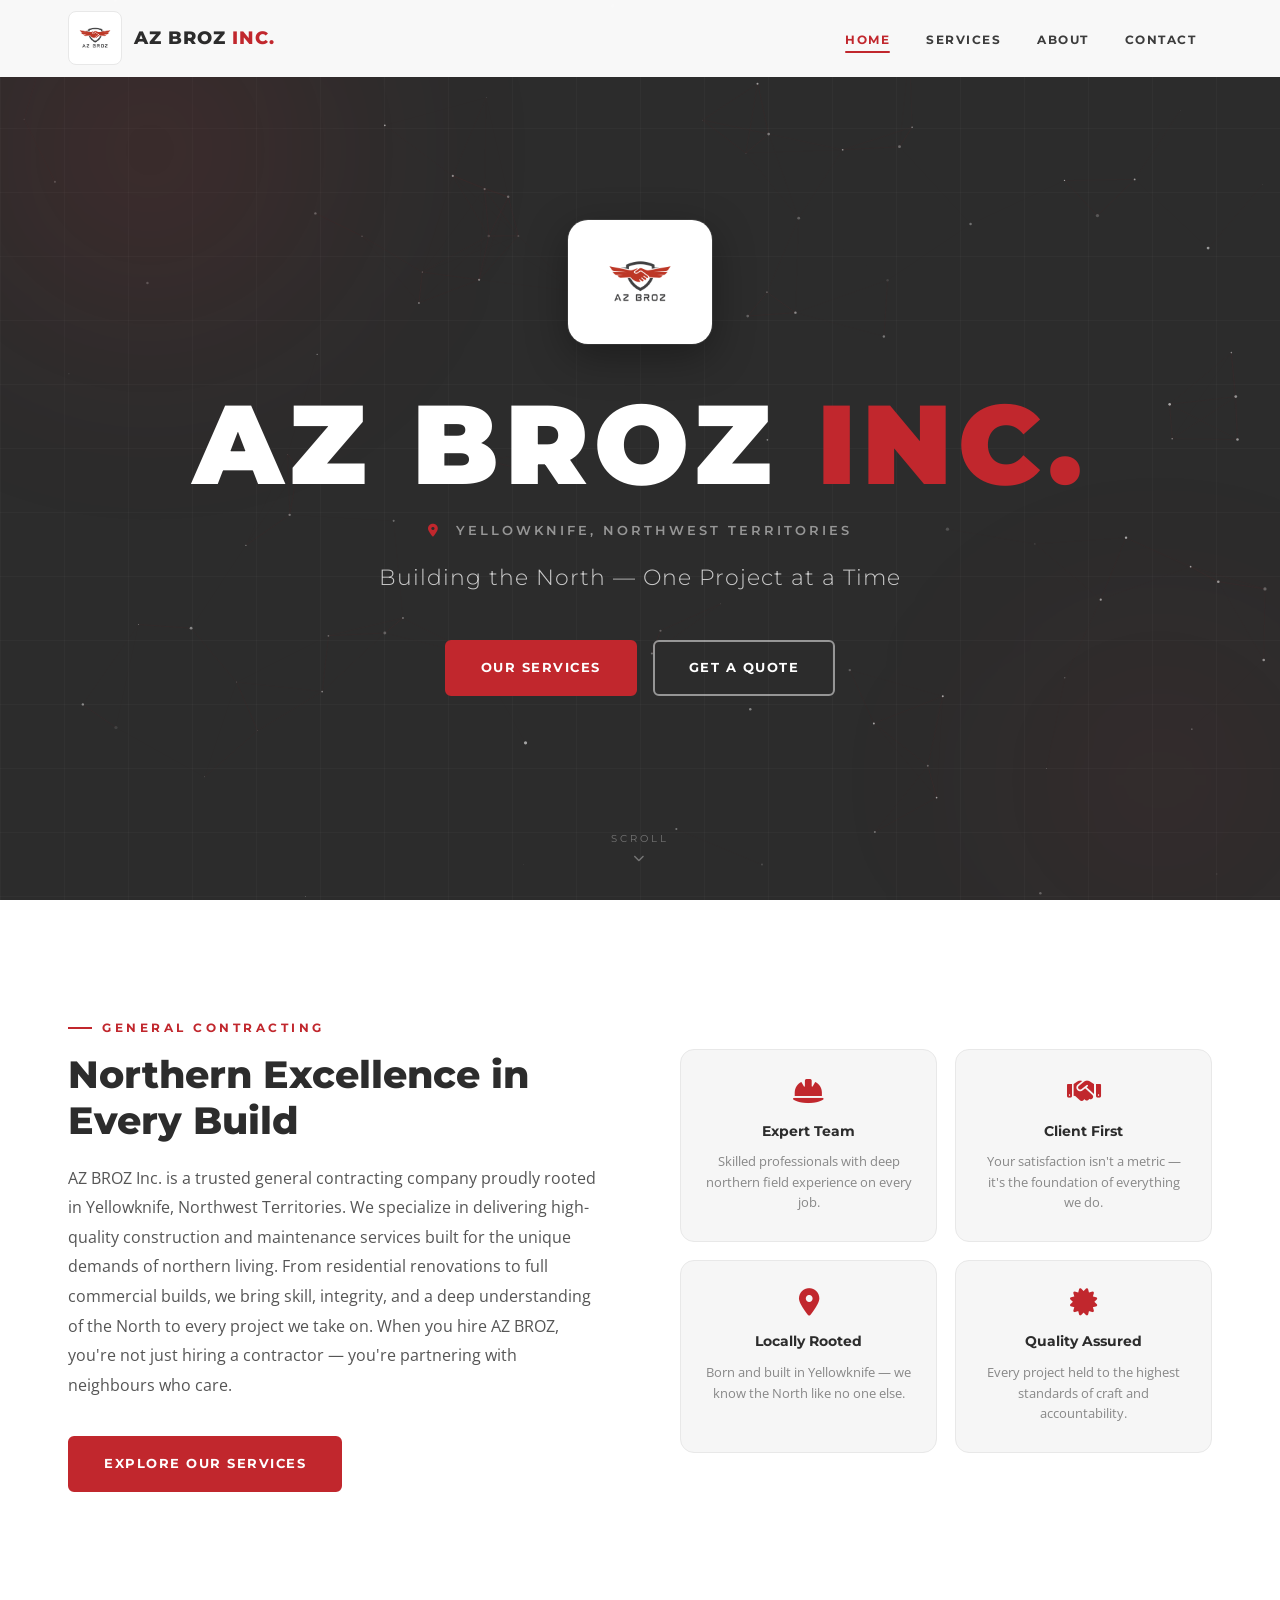
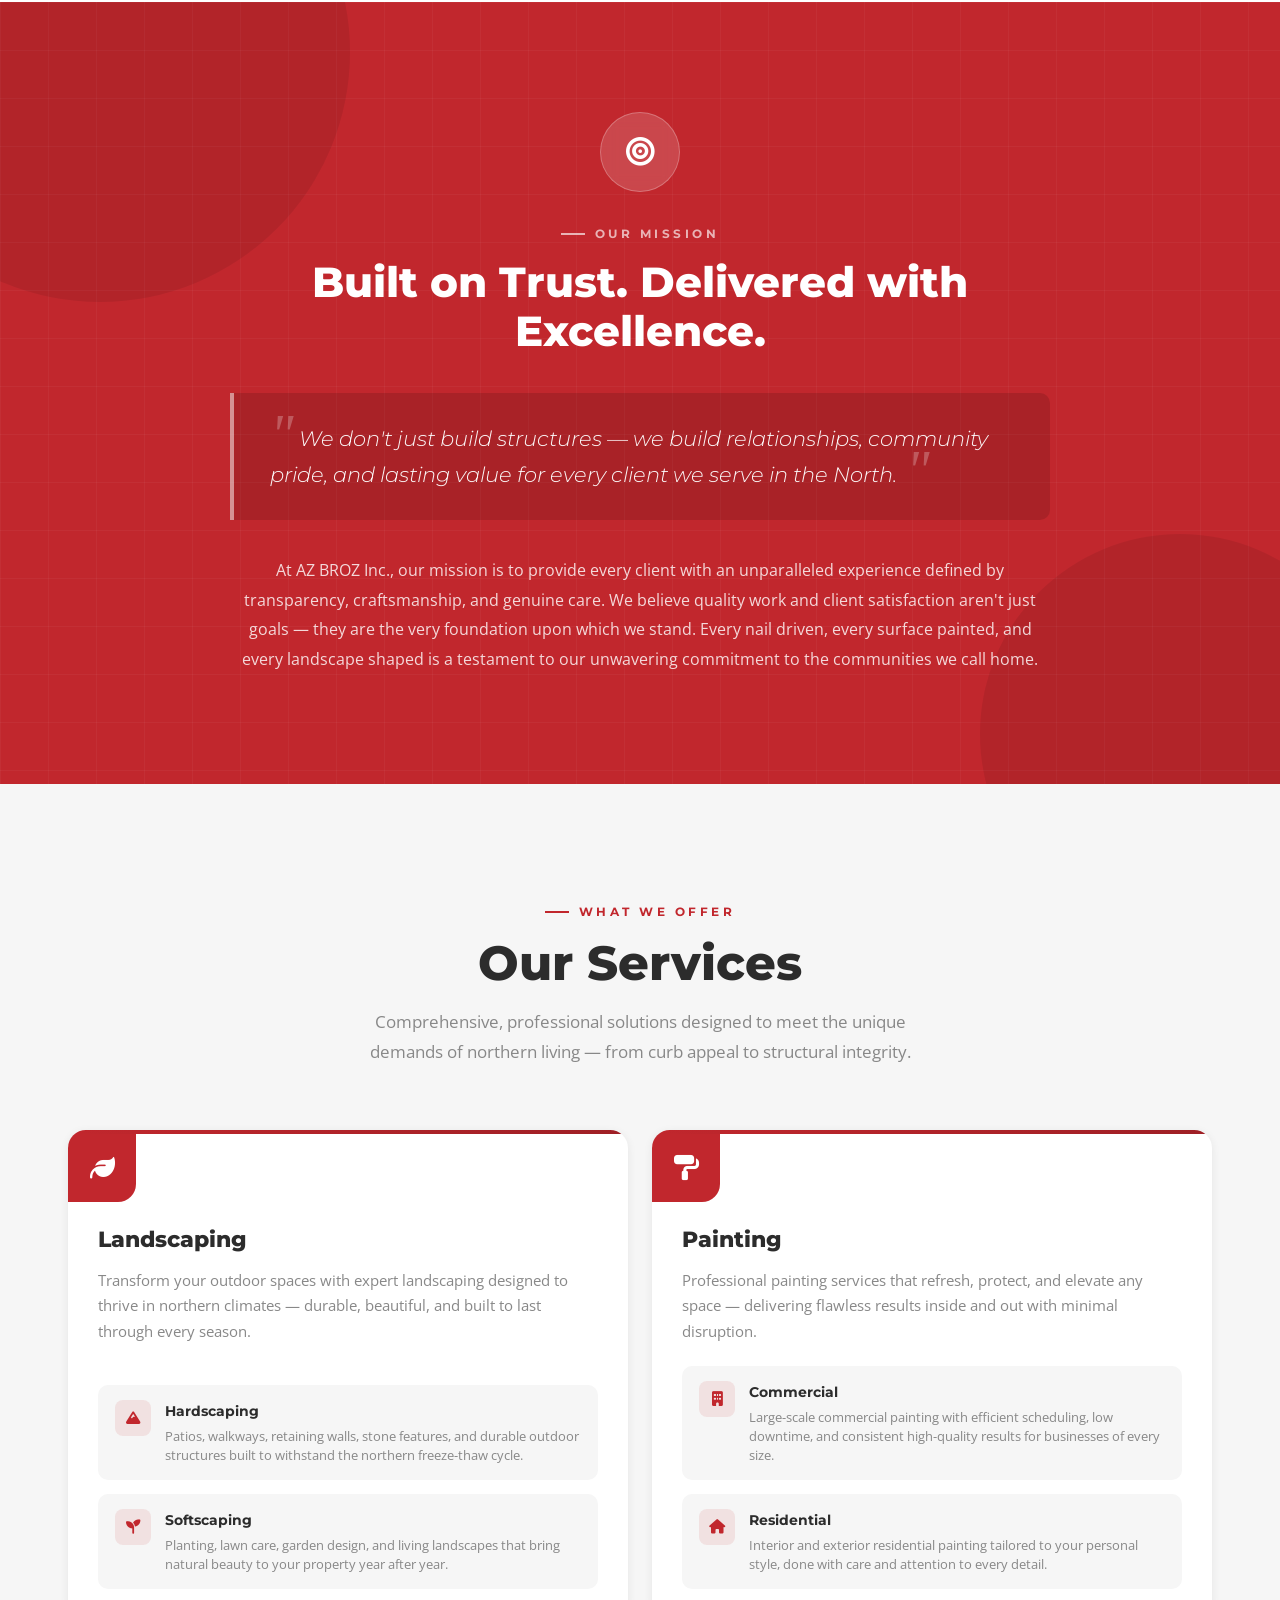
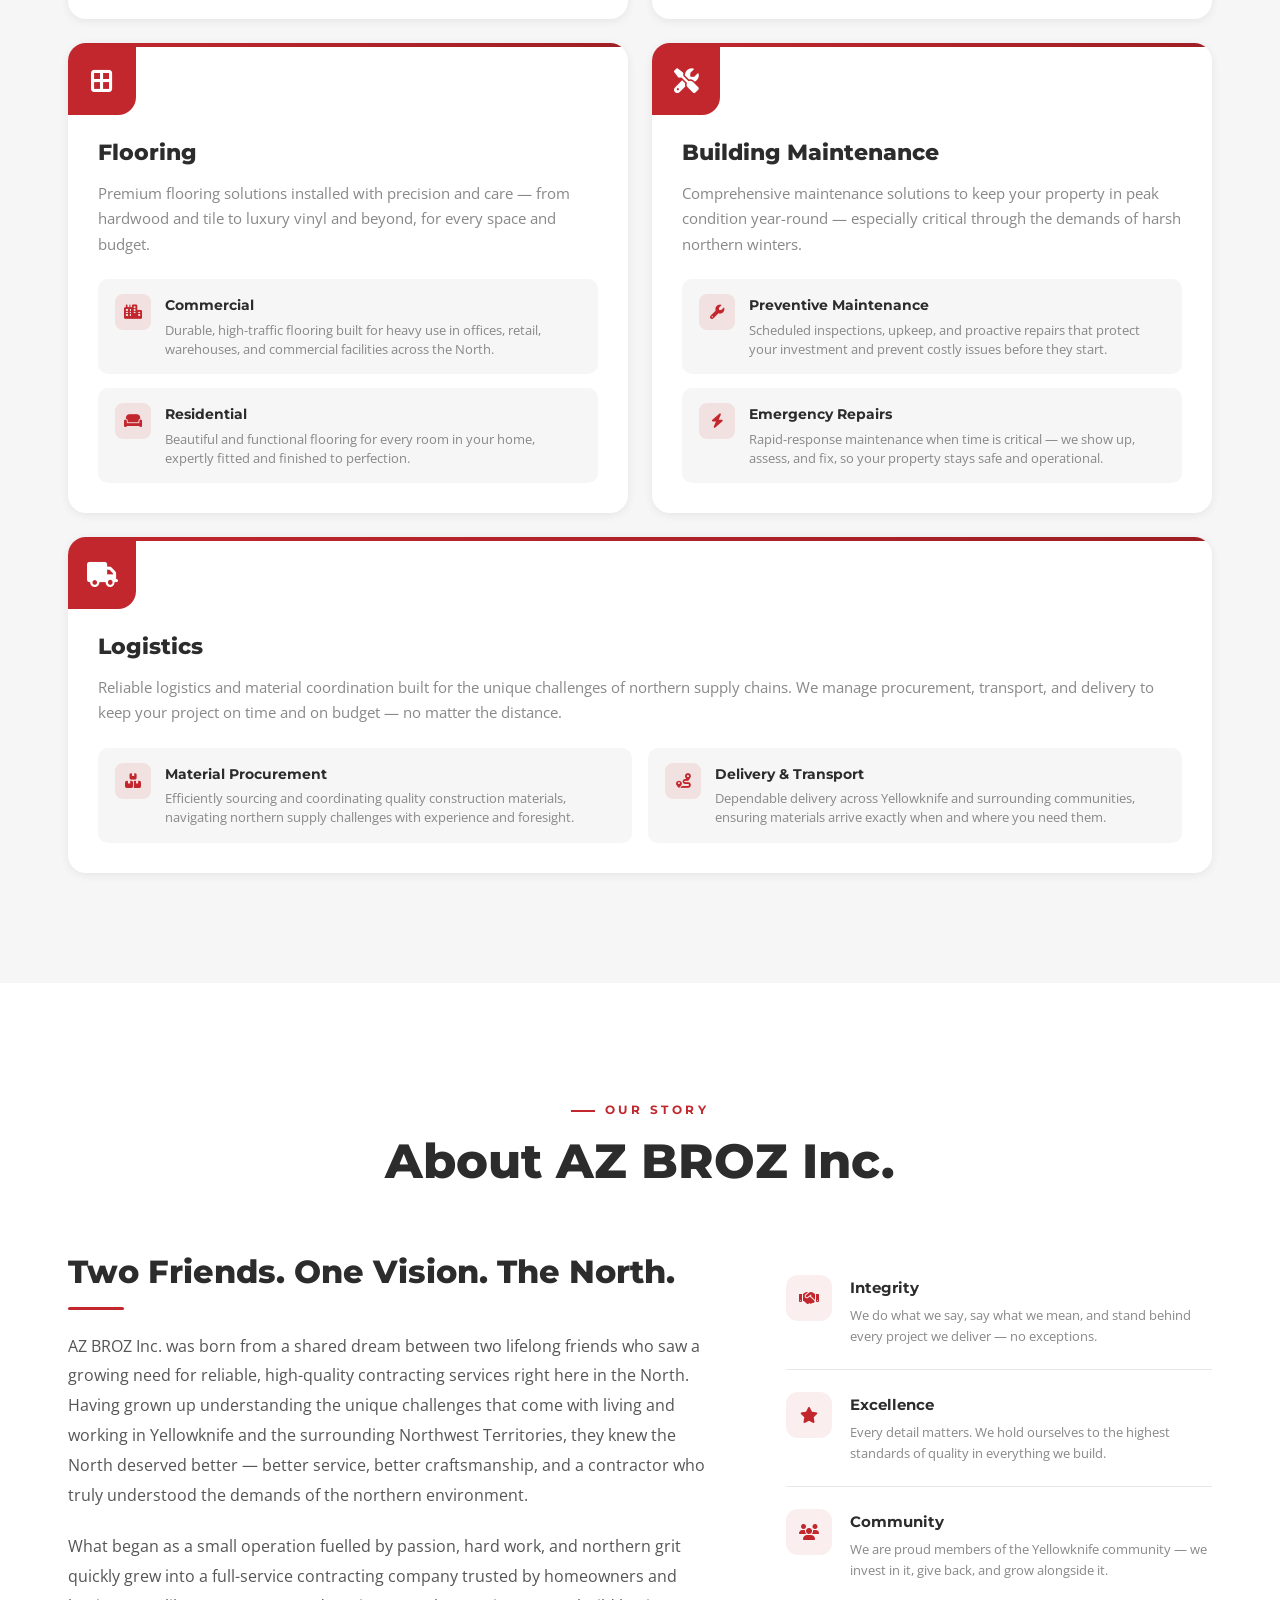
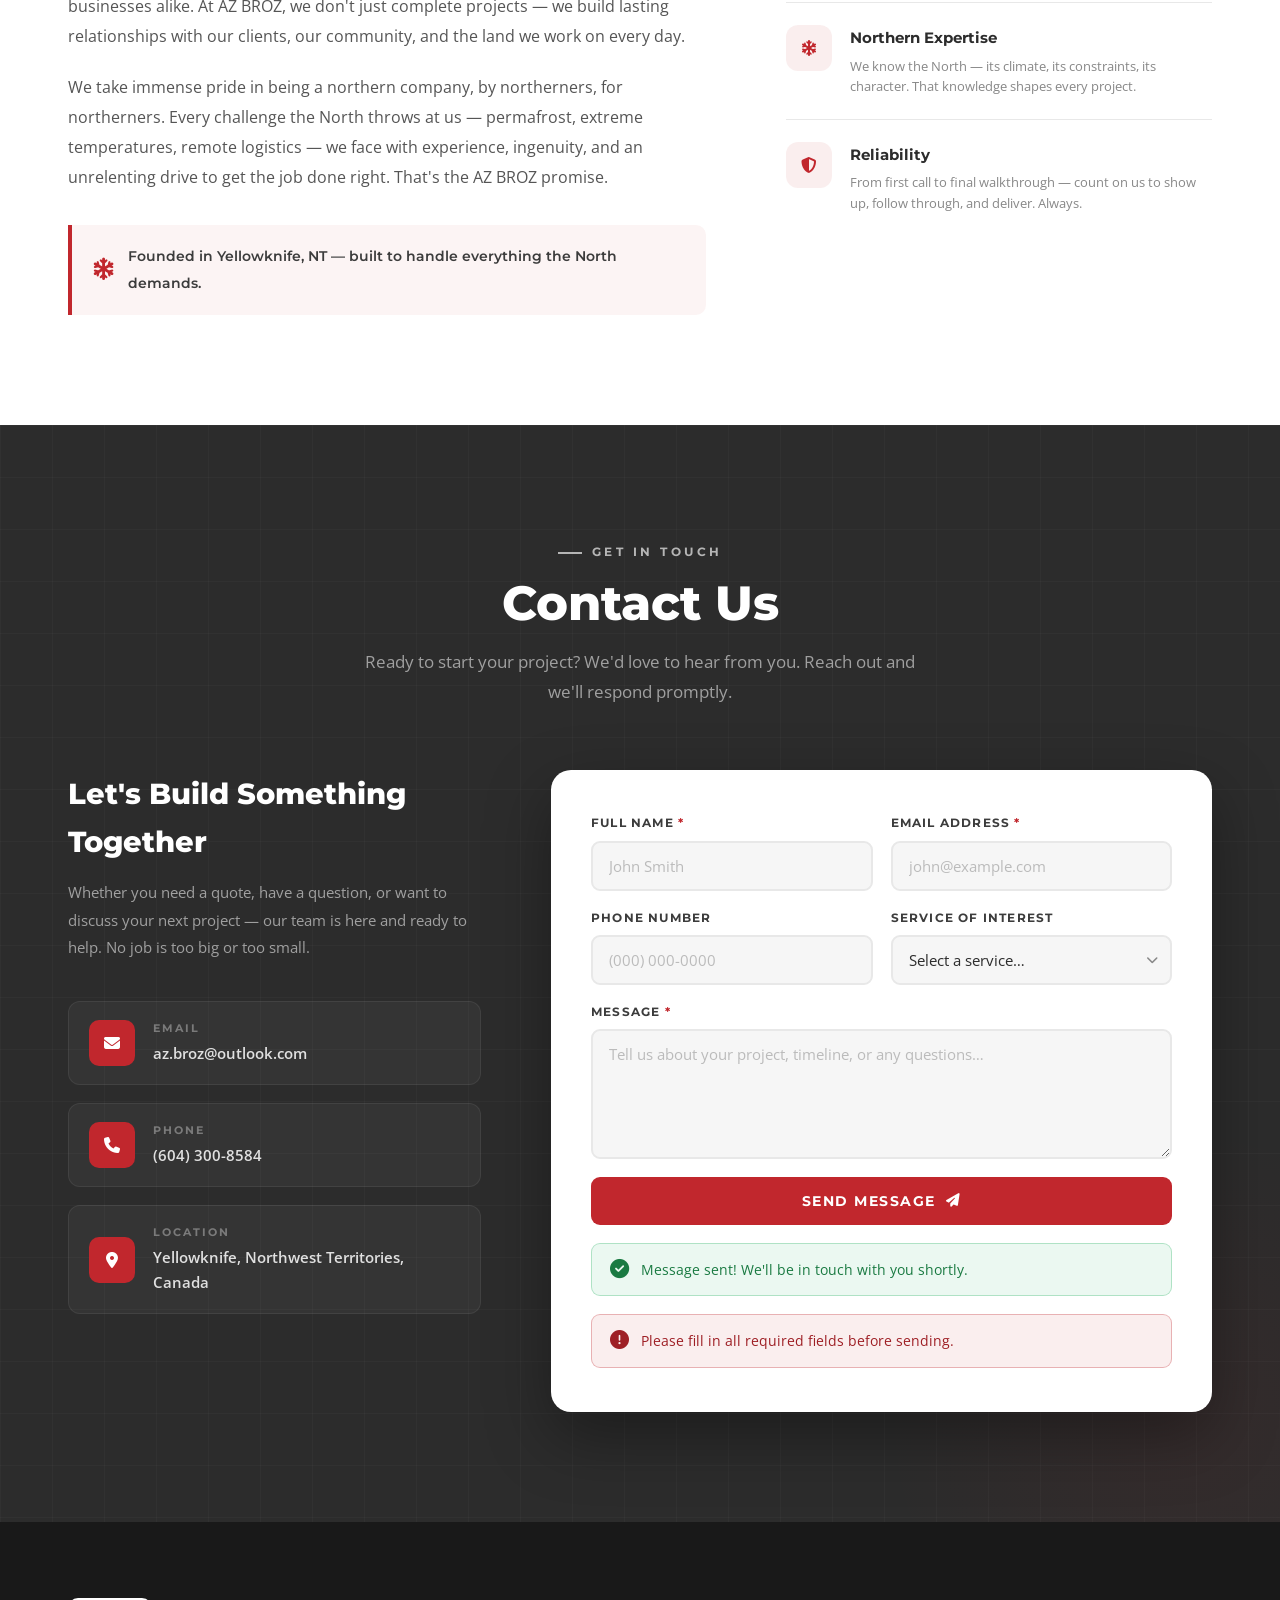
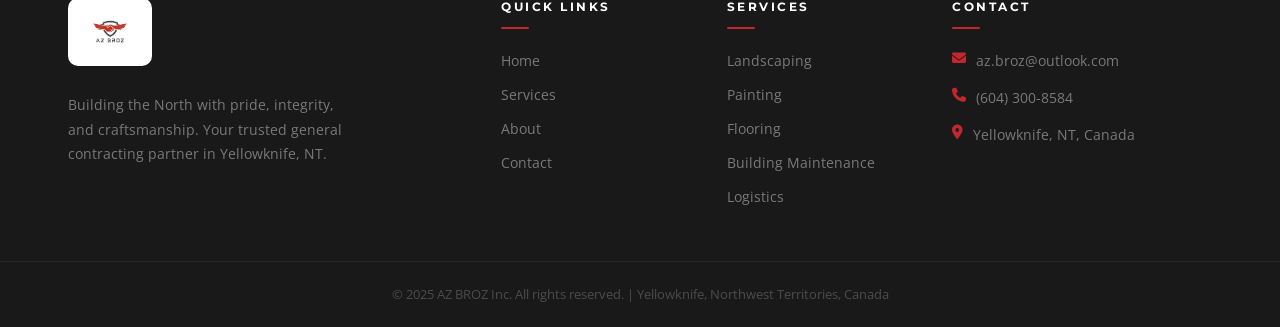
==== commit 0c979953: "c2 c2" ====
--- a/index.html
+++ b/index.html
@@ -372,6 +372,12 @@
 
         <div class="contact-form-wrap reveal" style="--d:0.15s">
           <form id="contactForm" class="contact-form" novalidate>
+            <!-- Web3Forms: replace the value below with your key from web3forms.com -->
+            <input type="hidden" name="access_key" value="YOUR-WEB3FORMS-ACCESS-KEY" />
+            <input type="hidden" name="subject" value="New Project Inquiry — AZ BROZ Website" />
+            <input type="hidden" name="from_name" value="AZ BROZ Website" />
+            <!-- Honeypot spam filter -->
+            <input type="checkbox" name="botcheck" style="display:none;" />
             <div class="form-row">
               <div class="form-group">
                 <label for="name">Full Name <span class="req">*</span></label>
@@ -413,7 +419,7 @@
             </button>
             <div id="formSuccess" class="form-success" aria-live="polite" hidden>
               <i class="fas fa-check-circle"></i>
-              <p>Your message is ready! Your email client will open with the pre-filled details — just hit send.</p>
+              <p>Message sent! We'll be in touch with you shortly.</p>
             </div>
             <div id="formError" class="form-error" aria-live="polite" hidden>
               <i class="fas fa-exclamation-circle"></i>
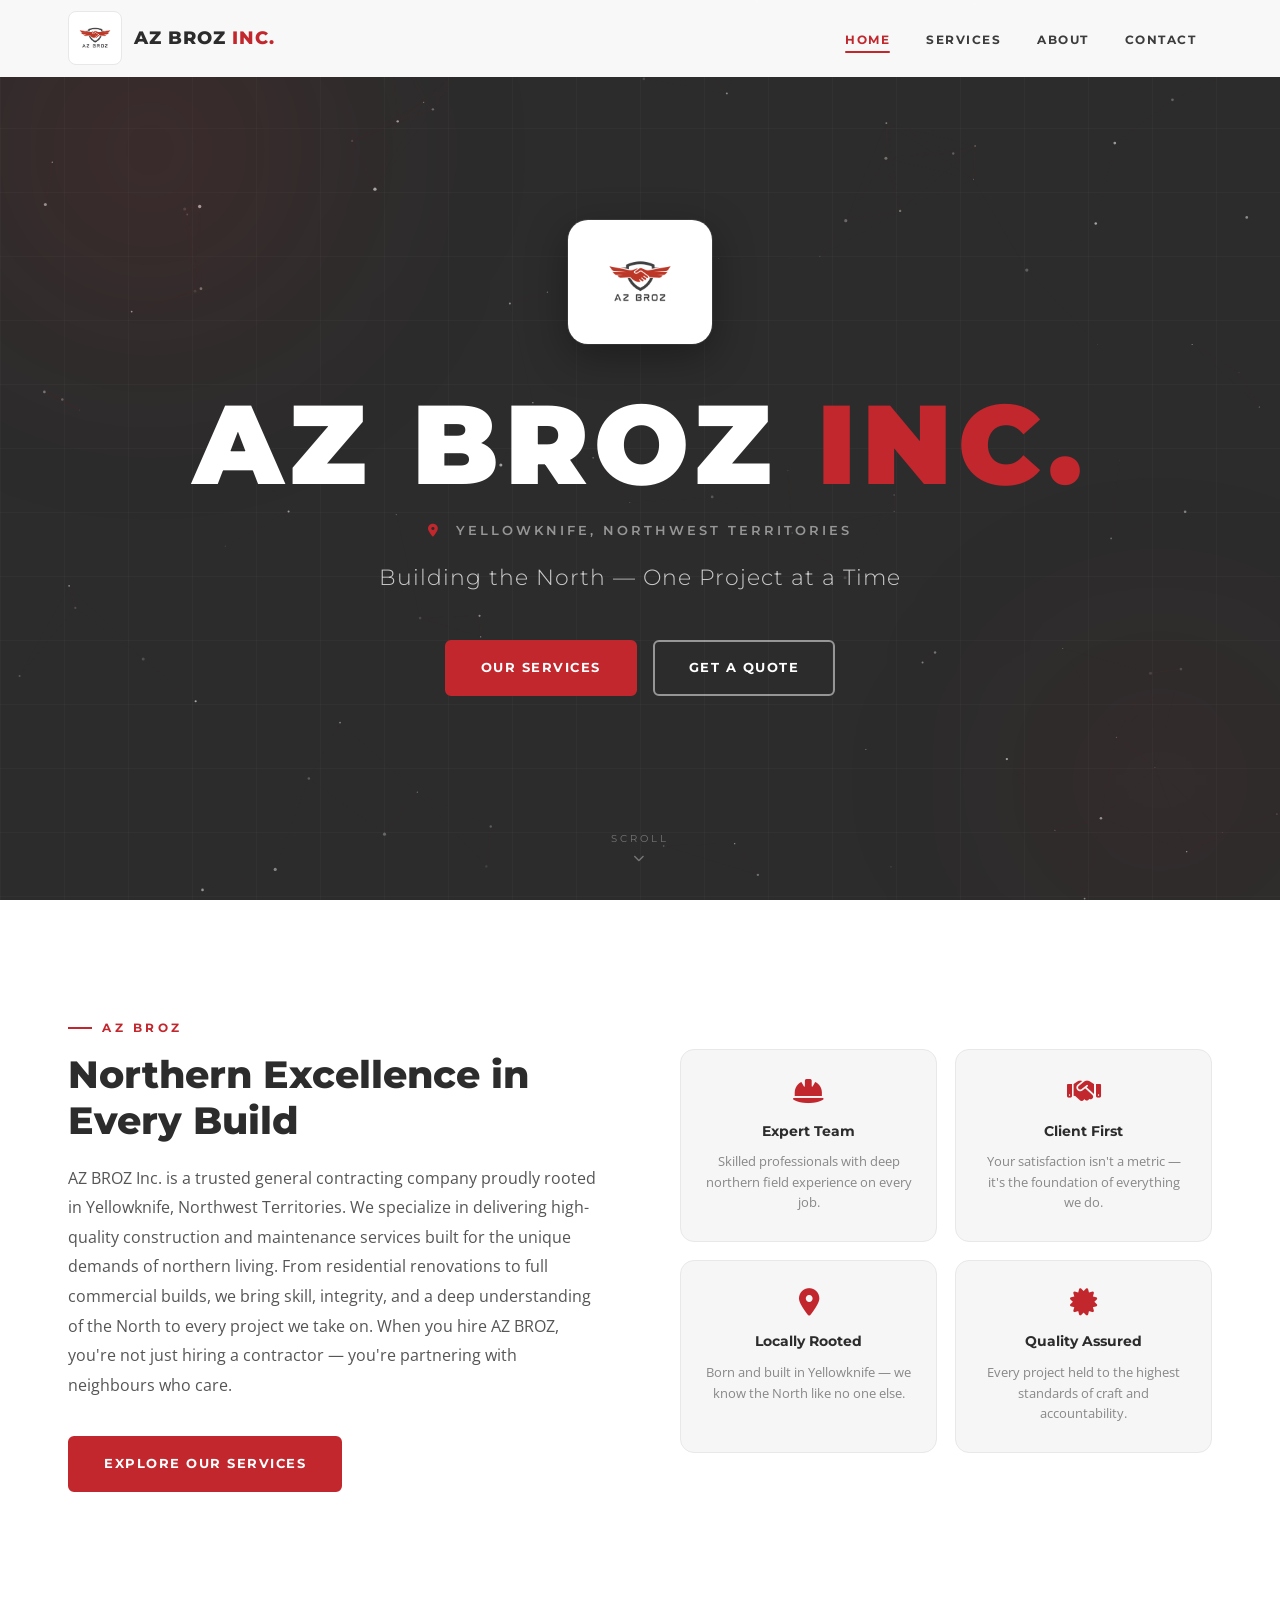
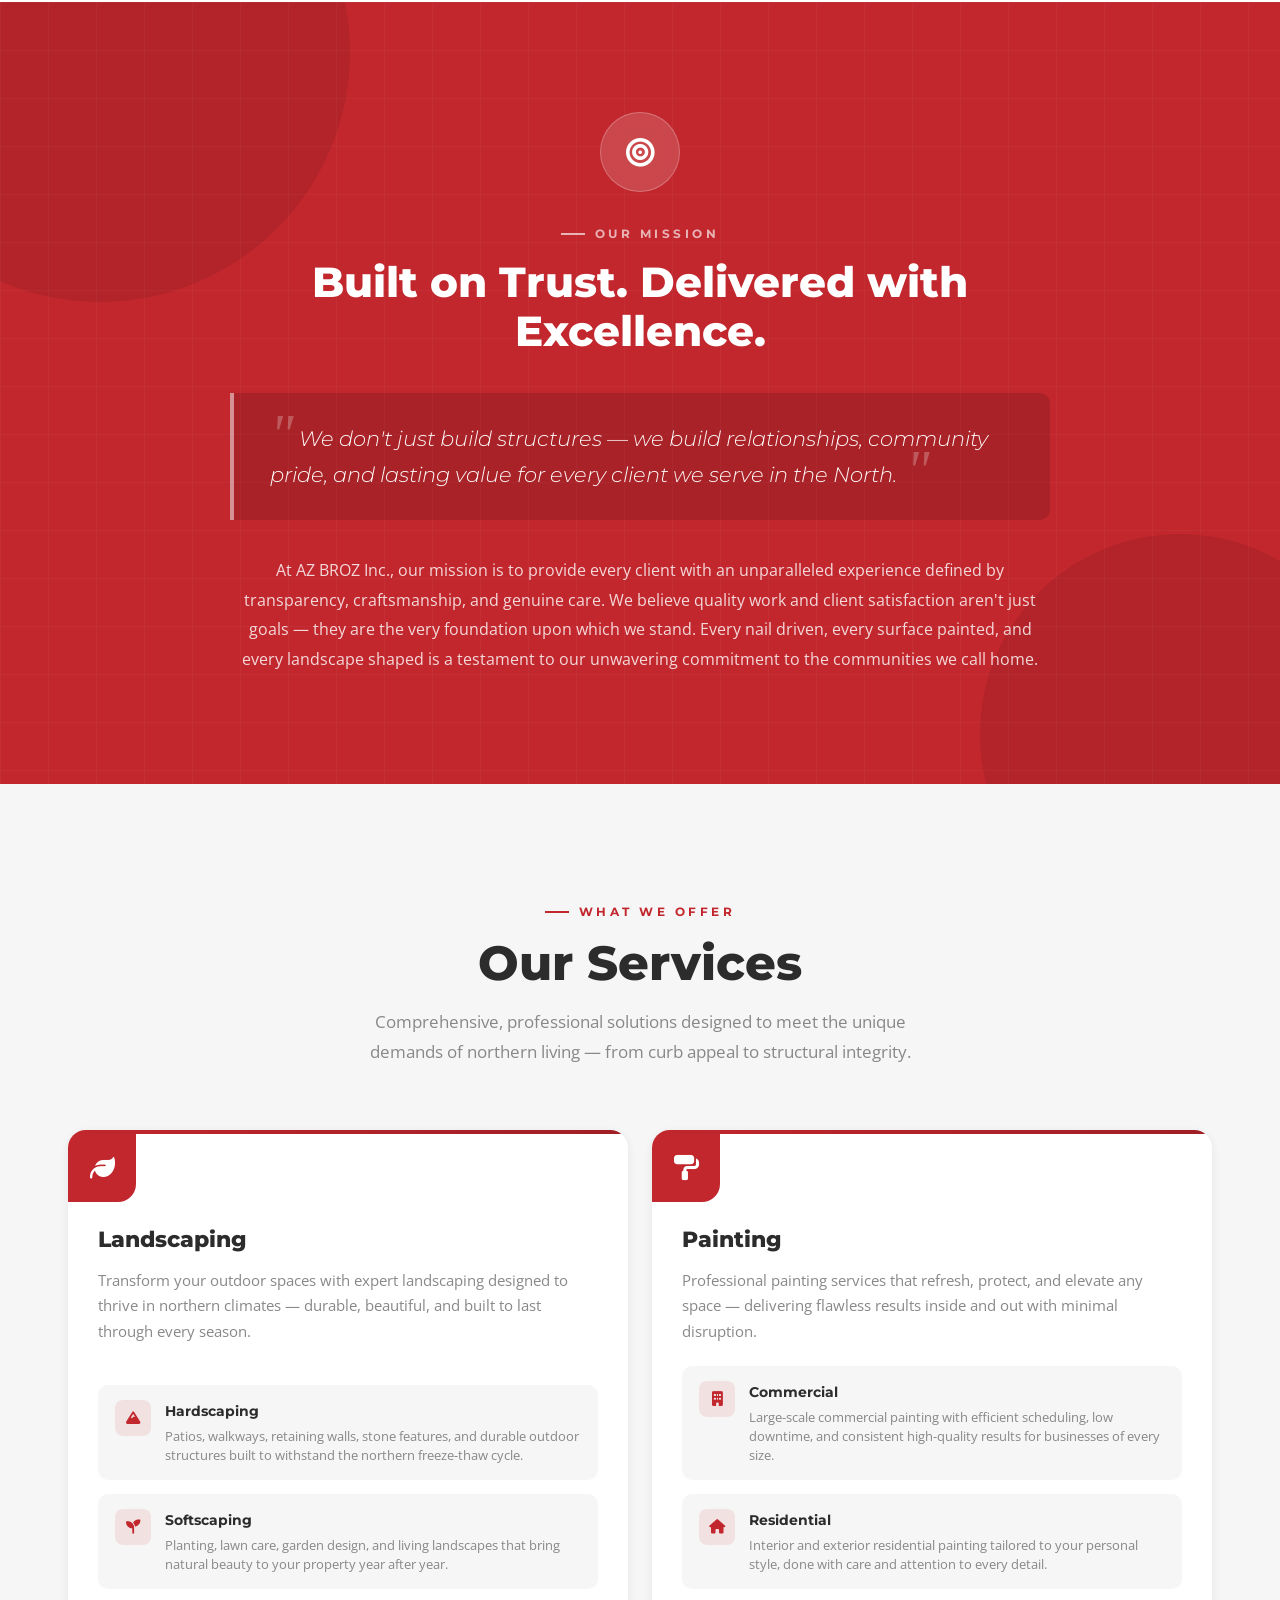
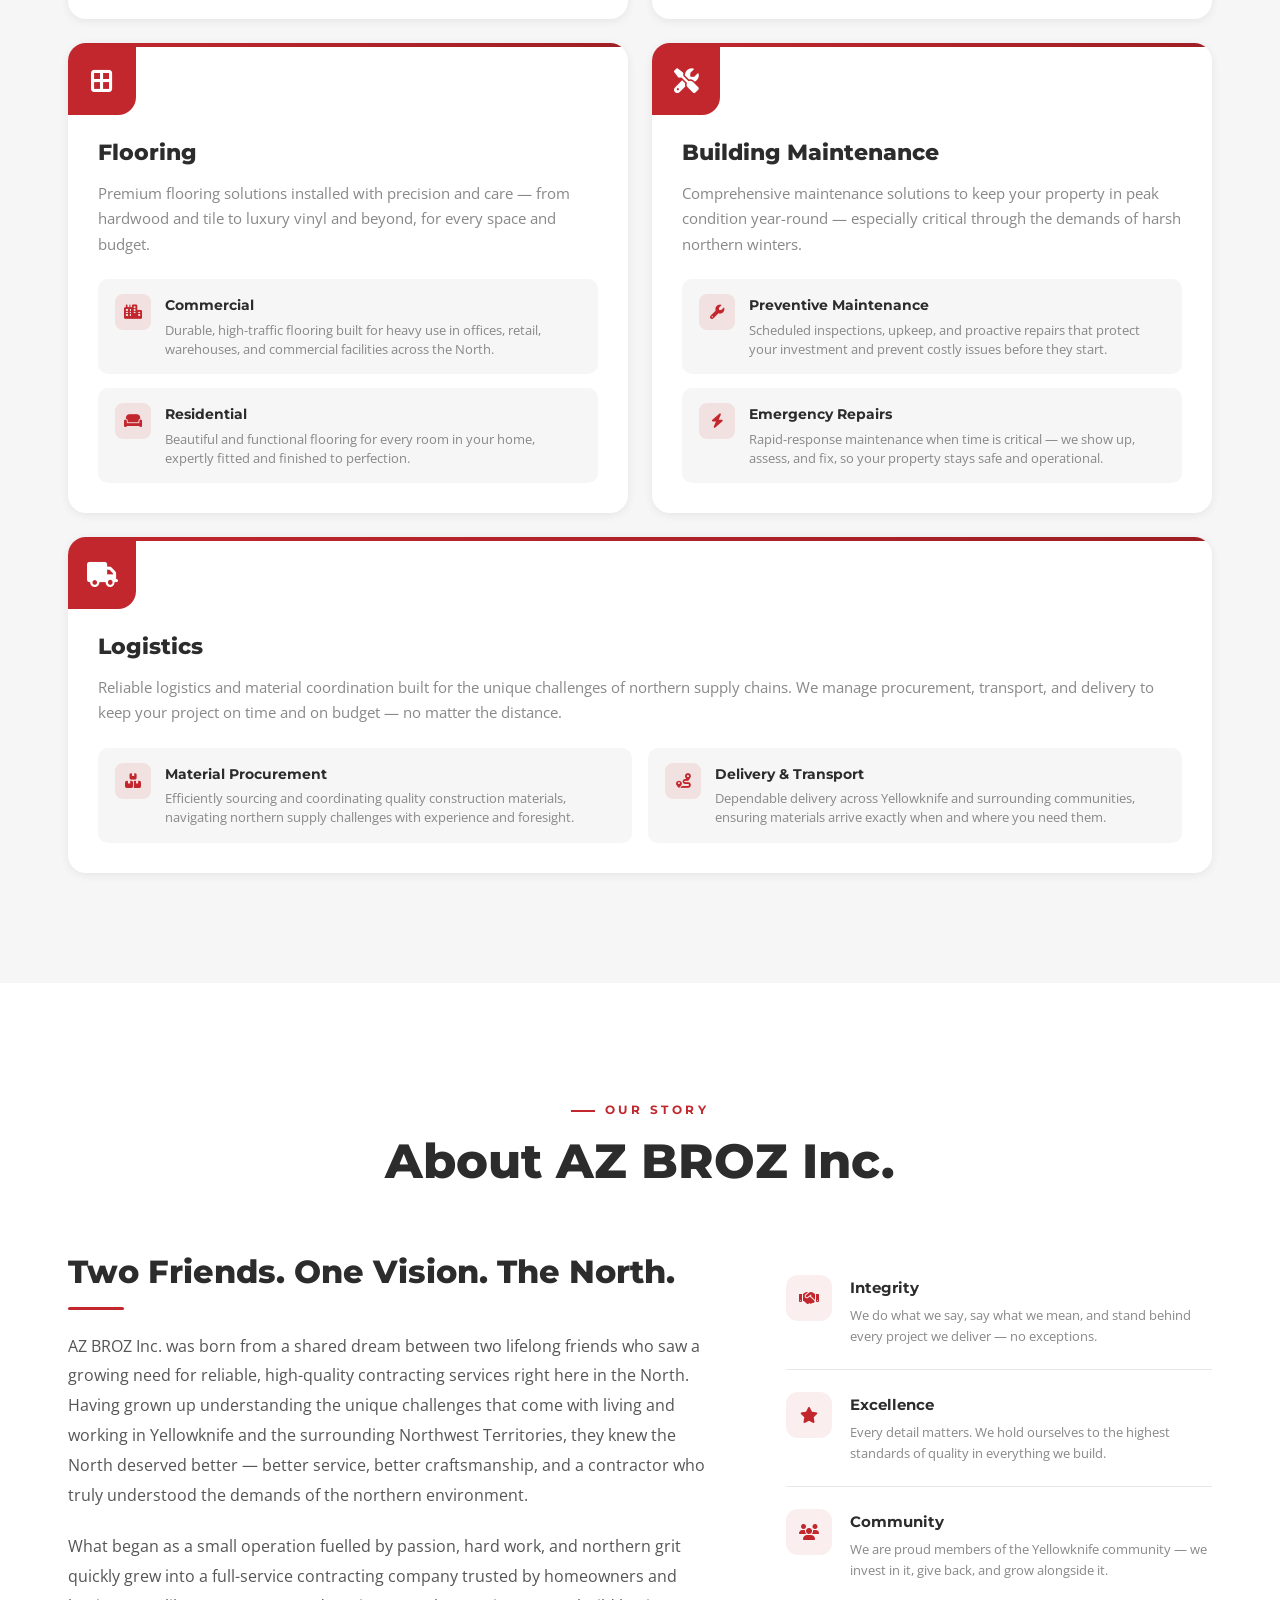
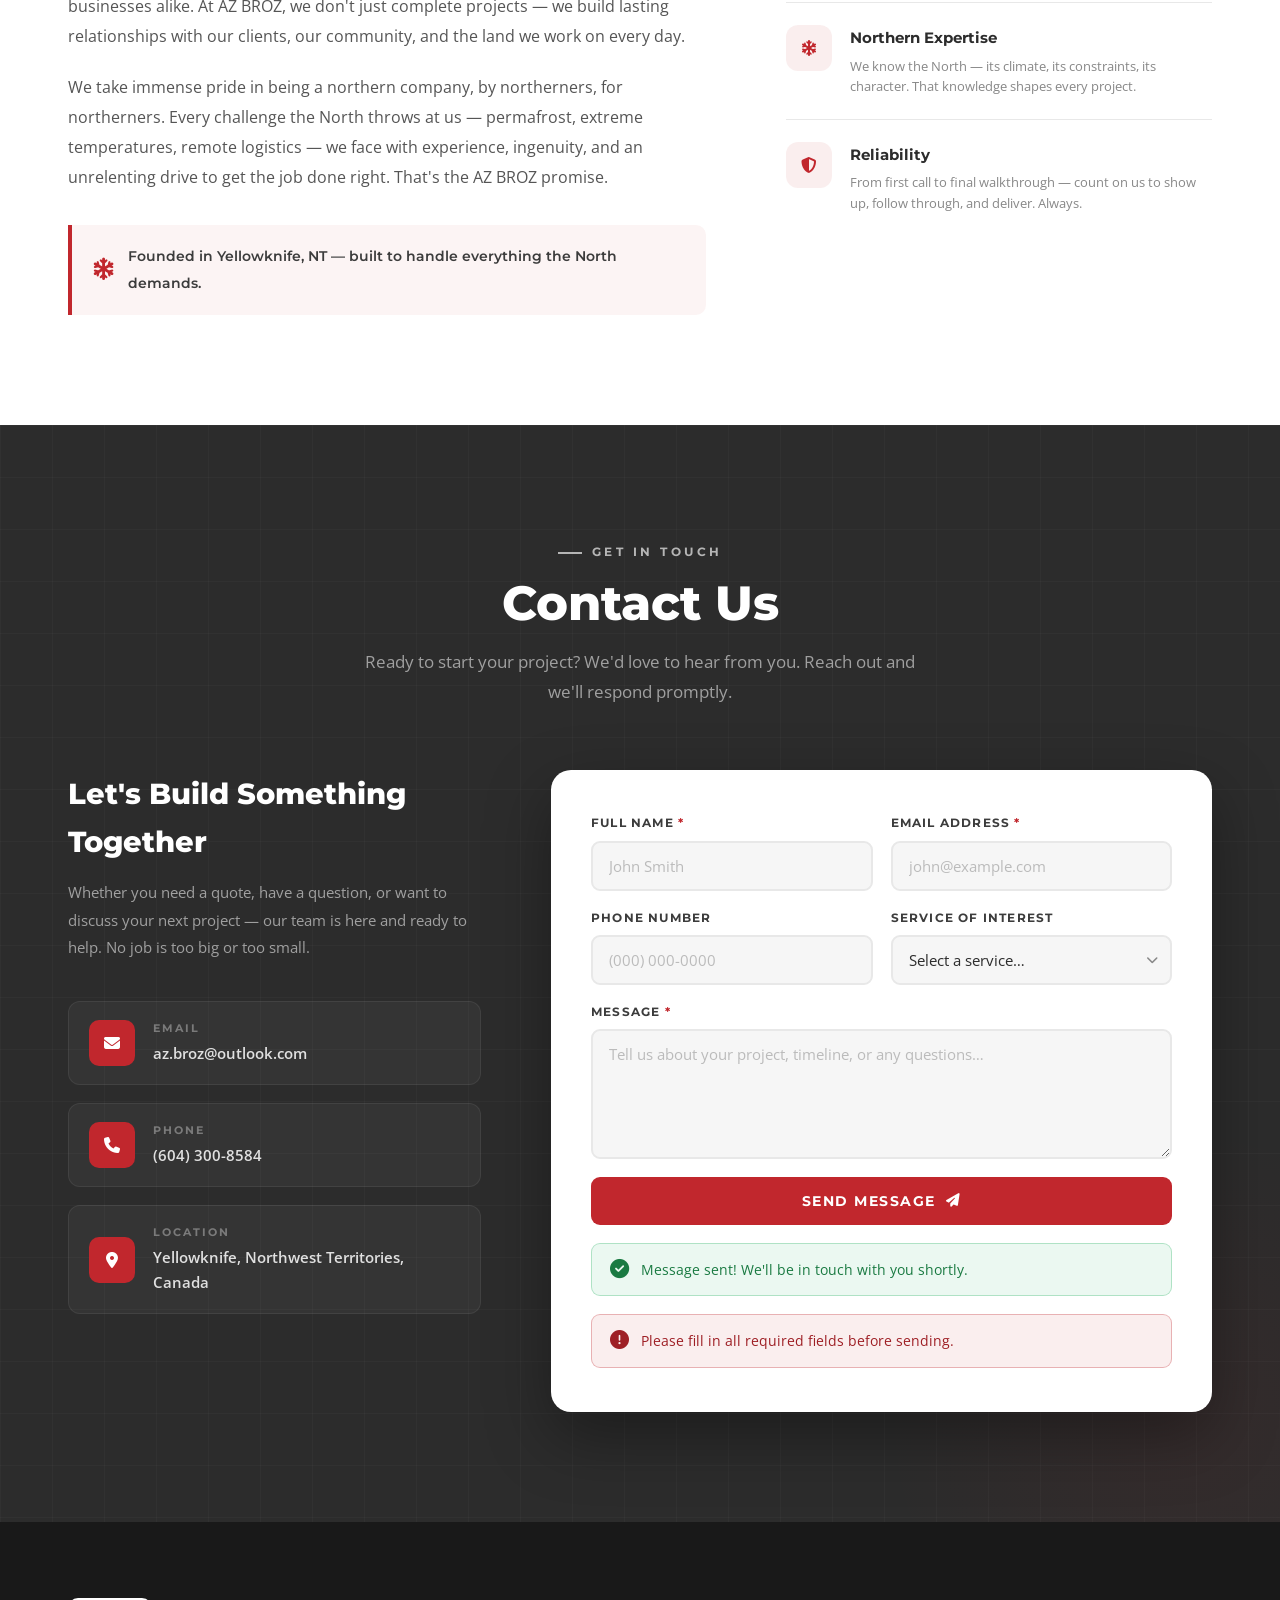
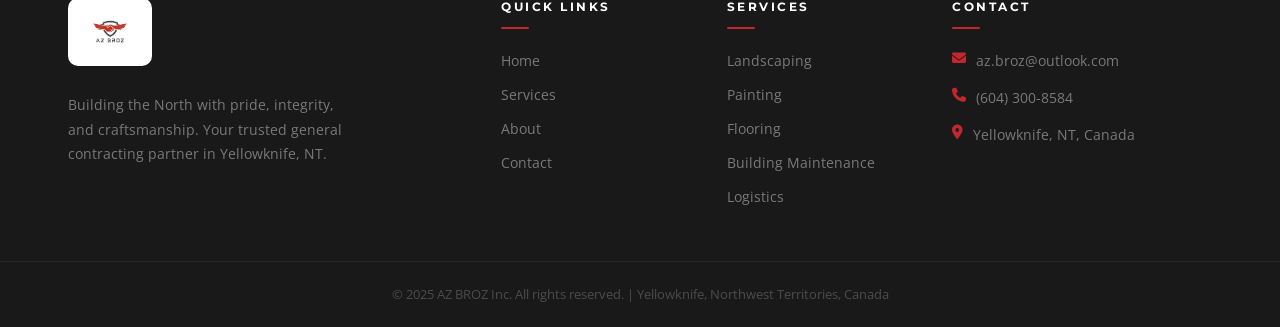
==== commit c164e753: "c3" ====
--- a/index.html
+++ b/index.html
@@ -66,7 +66,7 @@
     <div class="container">
       <div class="intro-grid">
         <div class="intro-text reveal">
-          <div class="section-tag">General Contracting</div>
+          <div class="section-tag">AZ BROZ</div>
           <h2>Northern Excellence in Every Build</h2>
           <p>AZ BROZ Inc. is a trusted general contracting company proudly rooted in Yellowknife, Northwest Territories. We specialize in delivering high-quality construction and maintenance services built for the unique demands of northern living. From residential renovations to full commercial builds, we bring skill, integrity, and a deep understanding of the North to every project we take on. When you hire AZ BROZ, you're not just hiring a contractor — you're partnering with neighbours who care.</p>
           <a href="#services" class="btn-primary">Explore Our Services</a>
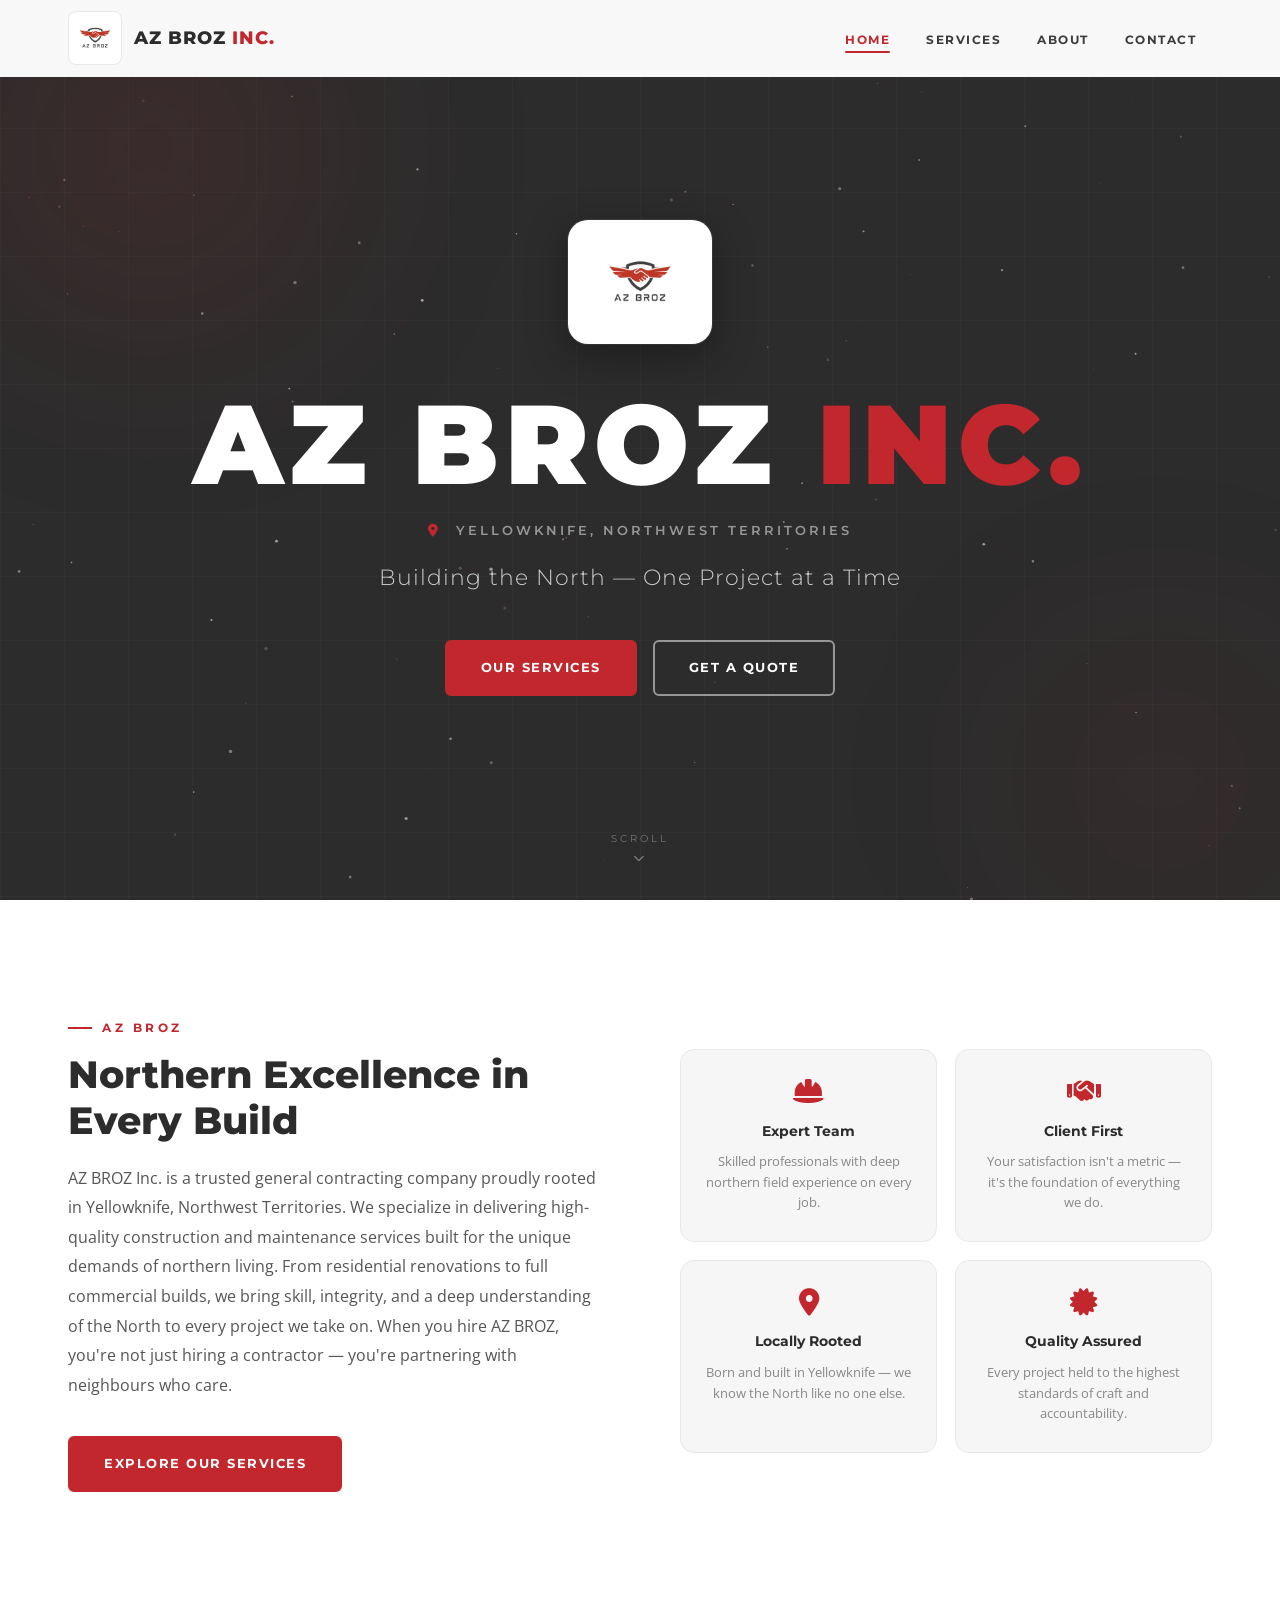
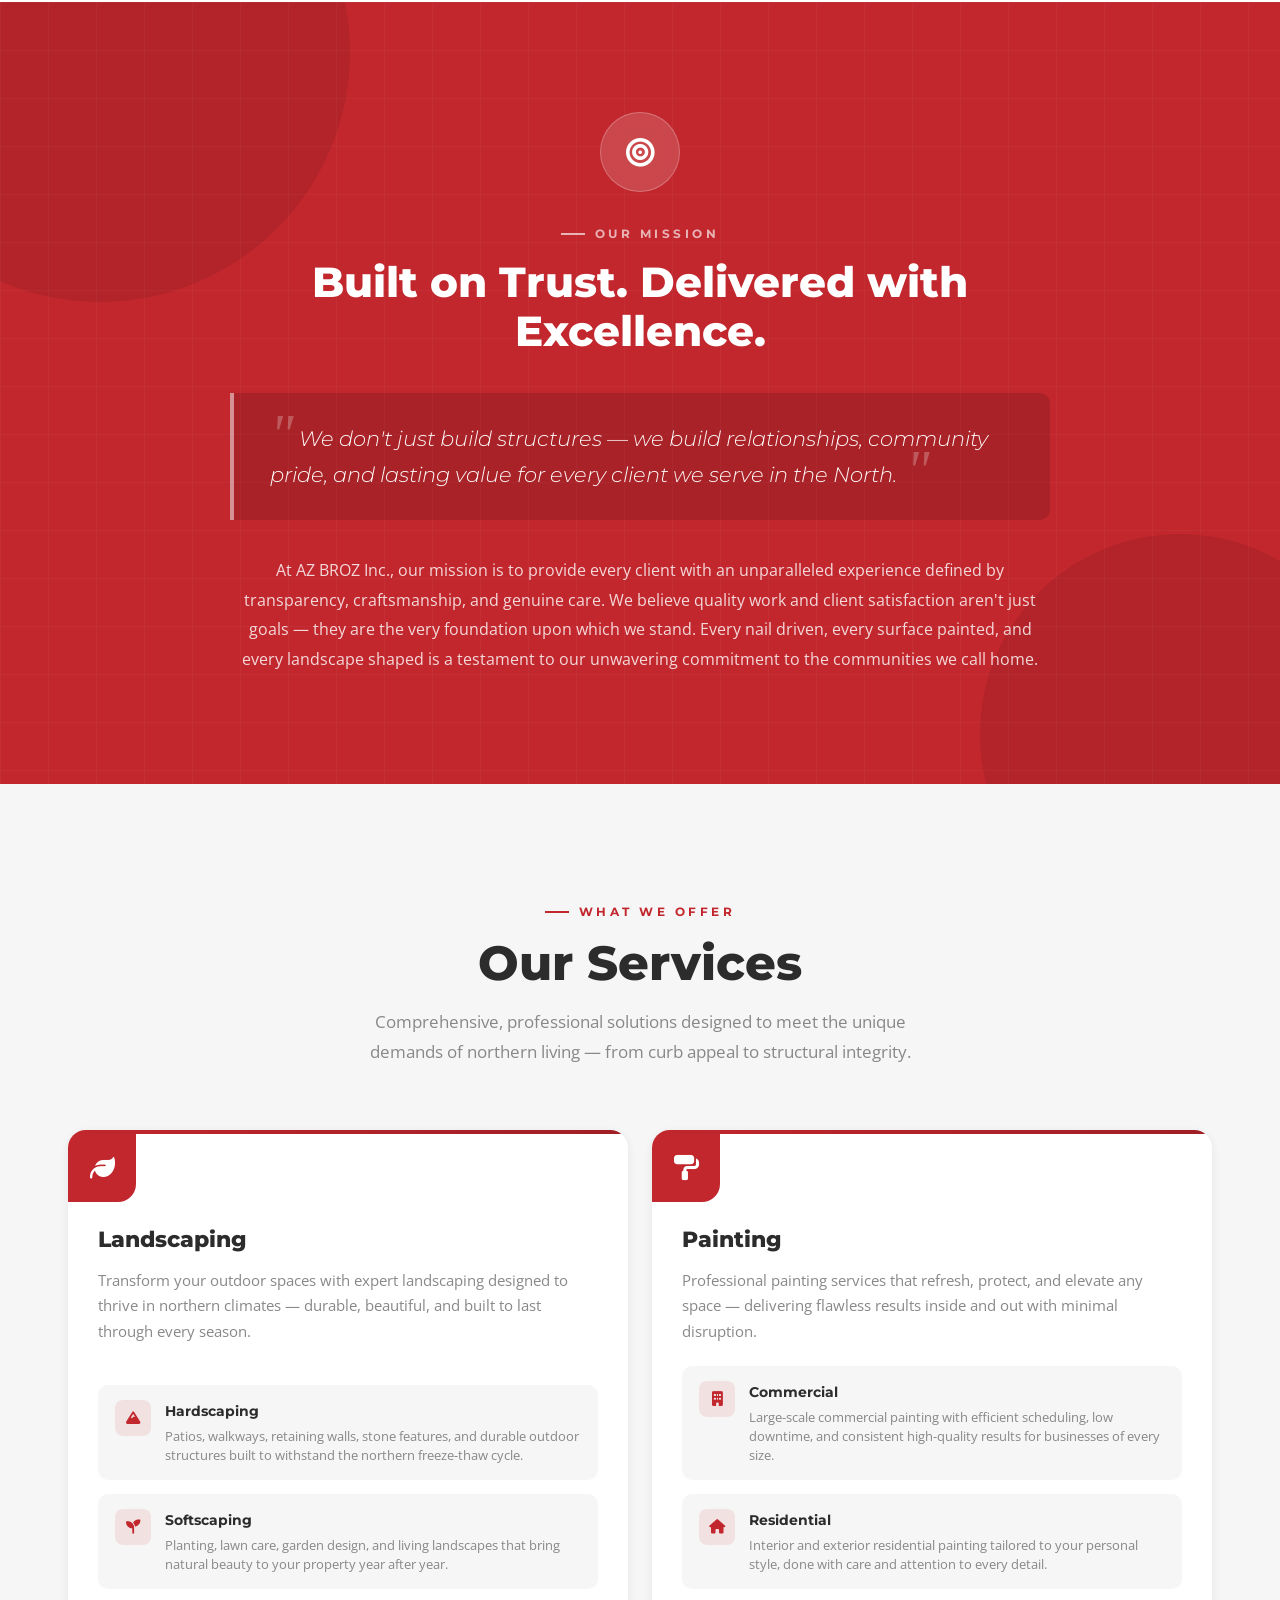
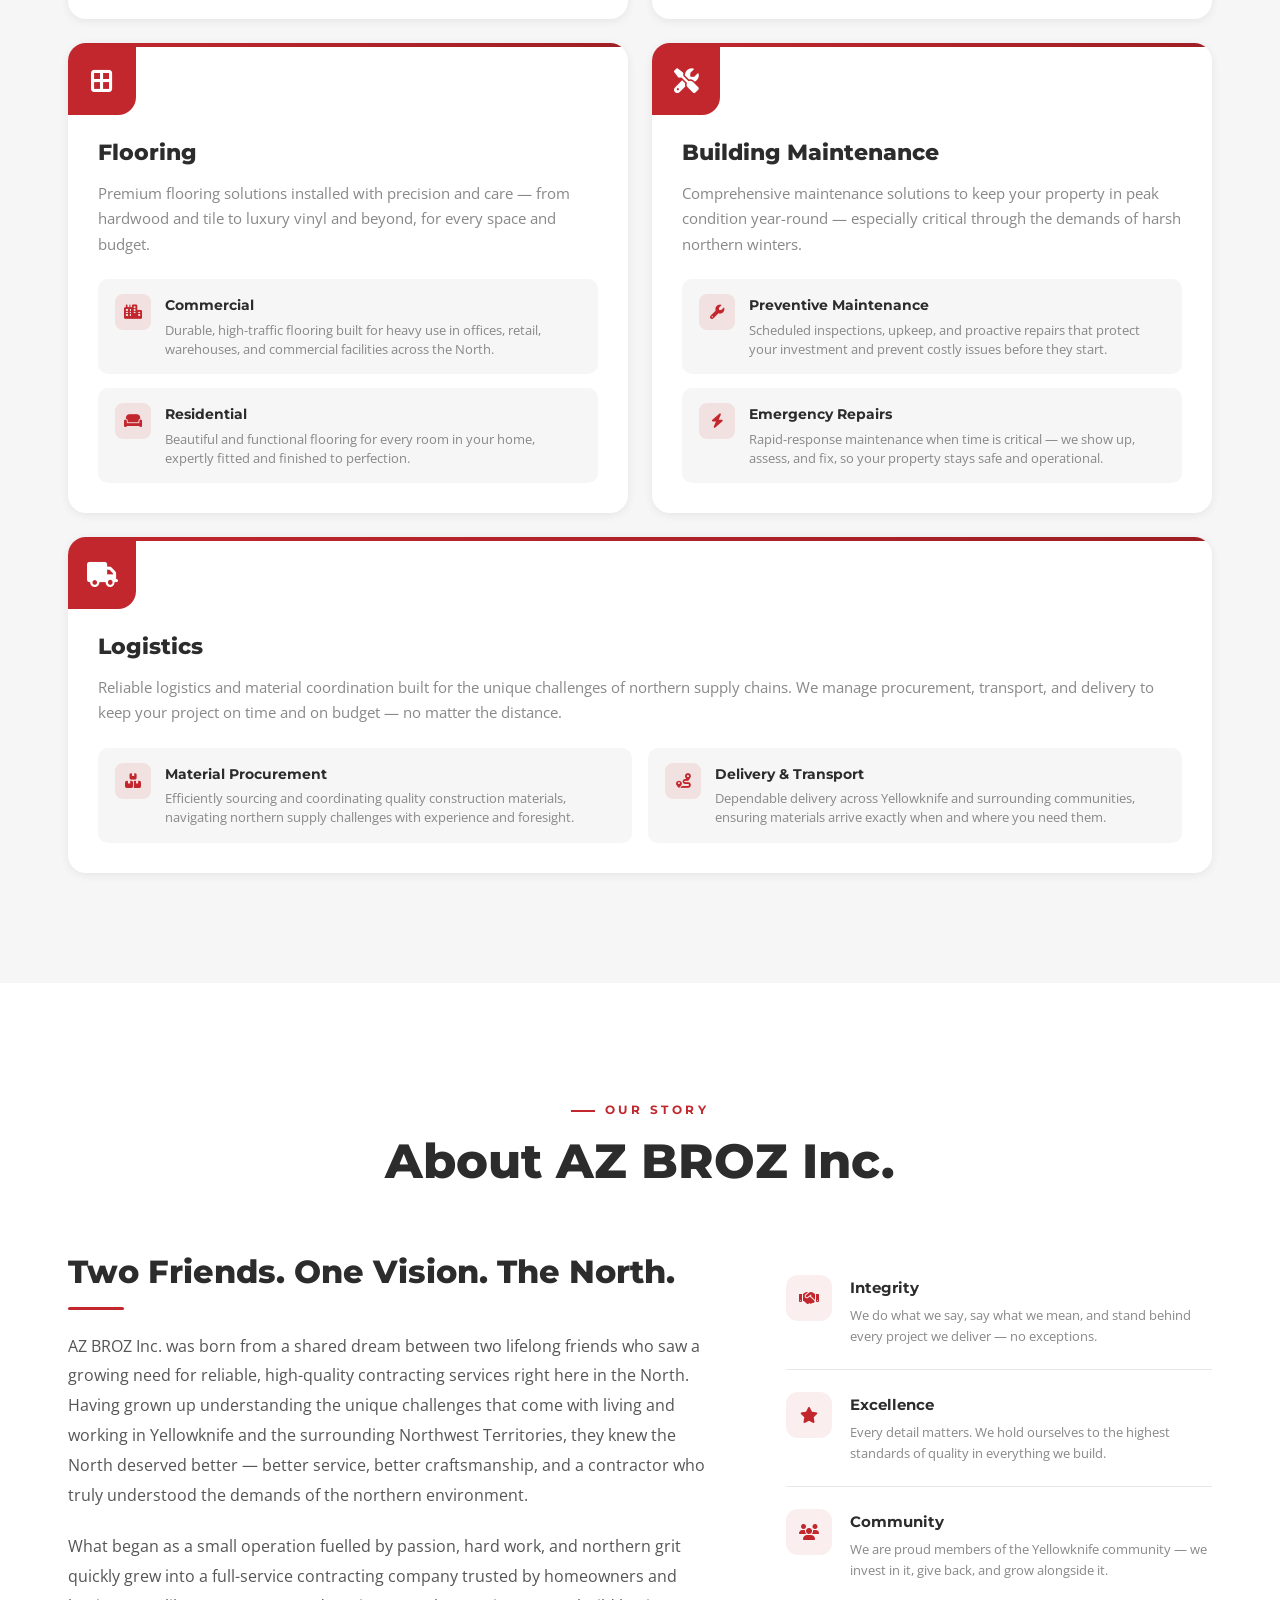
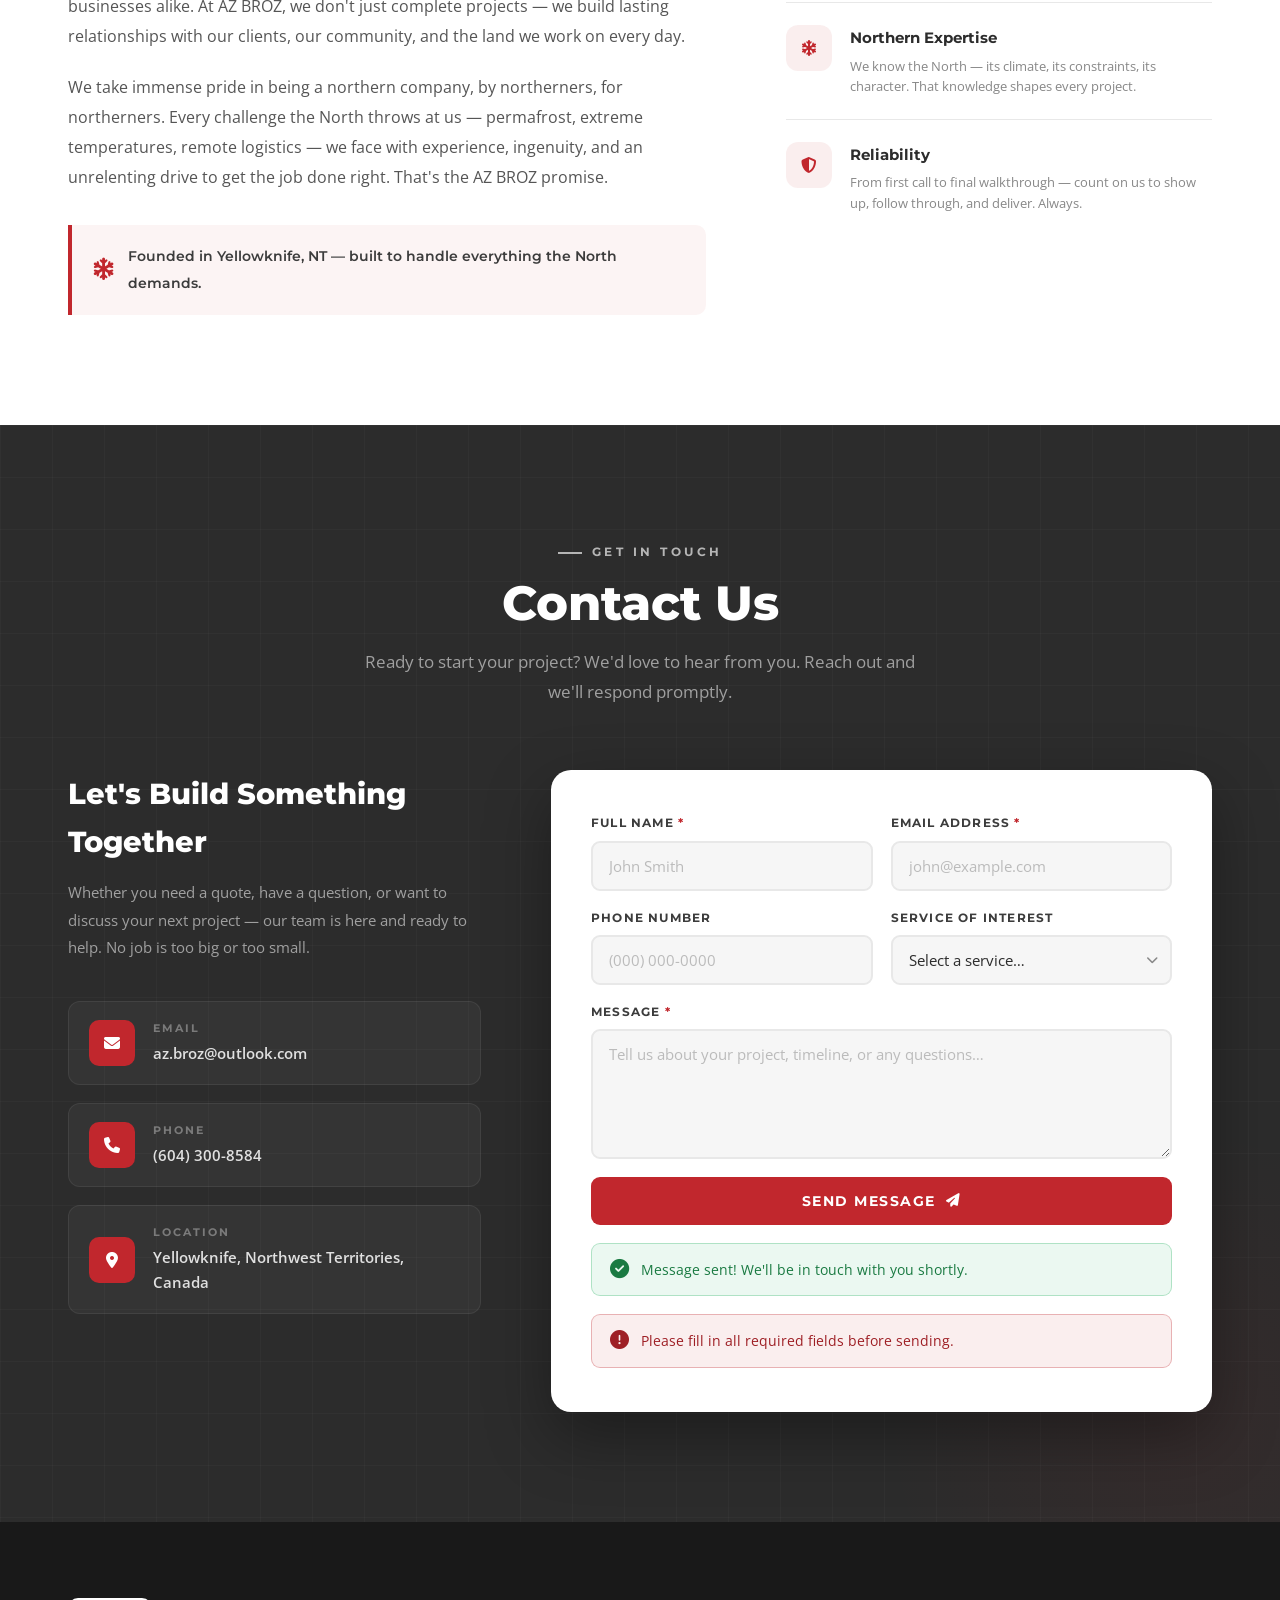
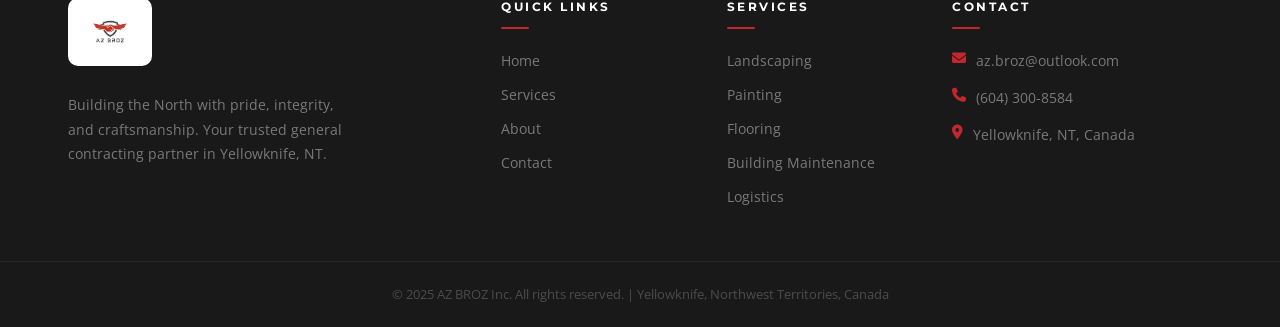
==== commit 2dfff37a: "c4" ====
--- a/index.html
+++ b/index.html
@@ -373,7 +373,7 @@
         <div class="contact-form-wrap reveal" style="--d:0.15s">
           <form id="contactForm" class="contact-form" novalidate>
             <!-- Web3Forms: replace the value below with your key from web3forms.com -->
-            <input type="hidden" name="access_key" value="YOUR-WEB3FORMS-ACCESS-KEY" />
+            <input type="hidden" name="access_key" value="877857f5-c610-493a-ae6f-8d437c628e1e" />
             <input type="hidden" name="subject" value="New Project Inquiry — AZ BROZ Website" />
             <input type="hidden" name="from_name" value="AZ BROZ Website" />
             <!-- Honeypot spam filter -->
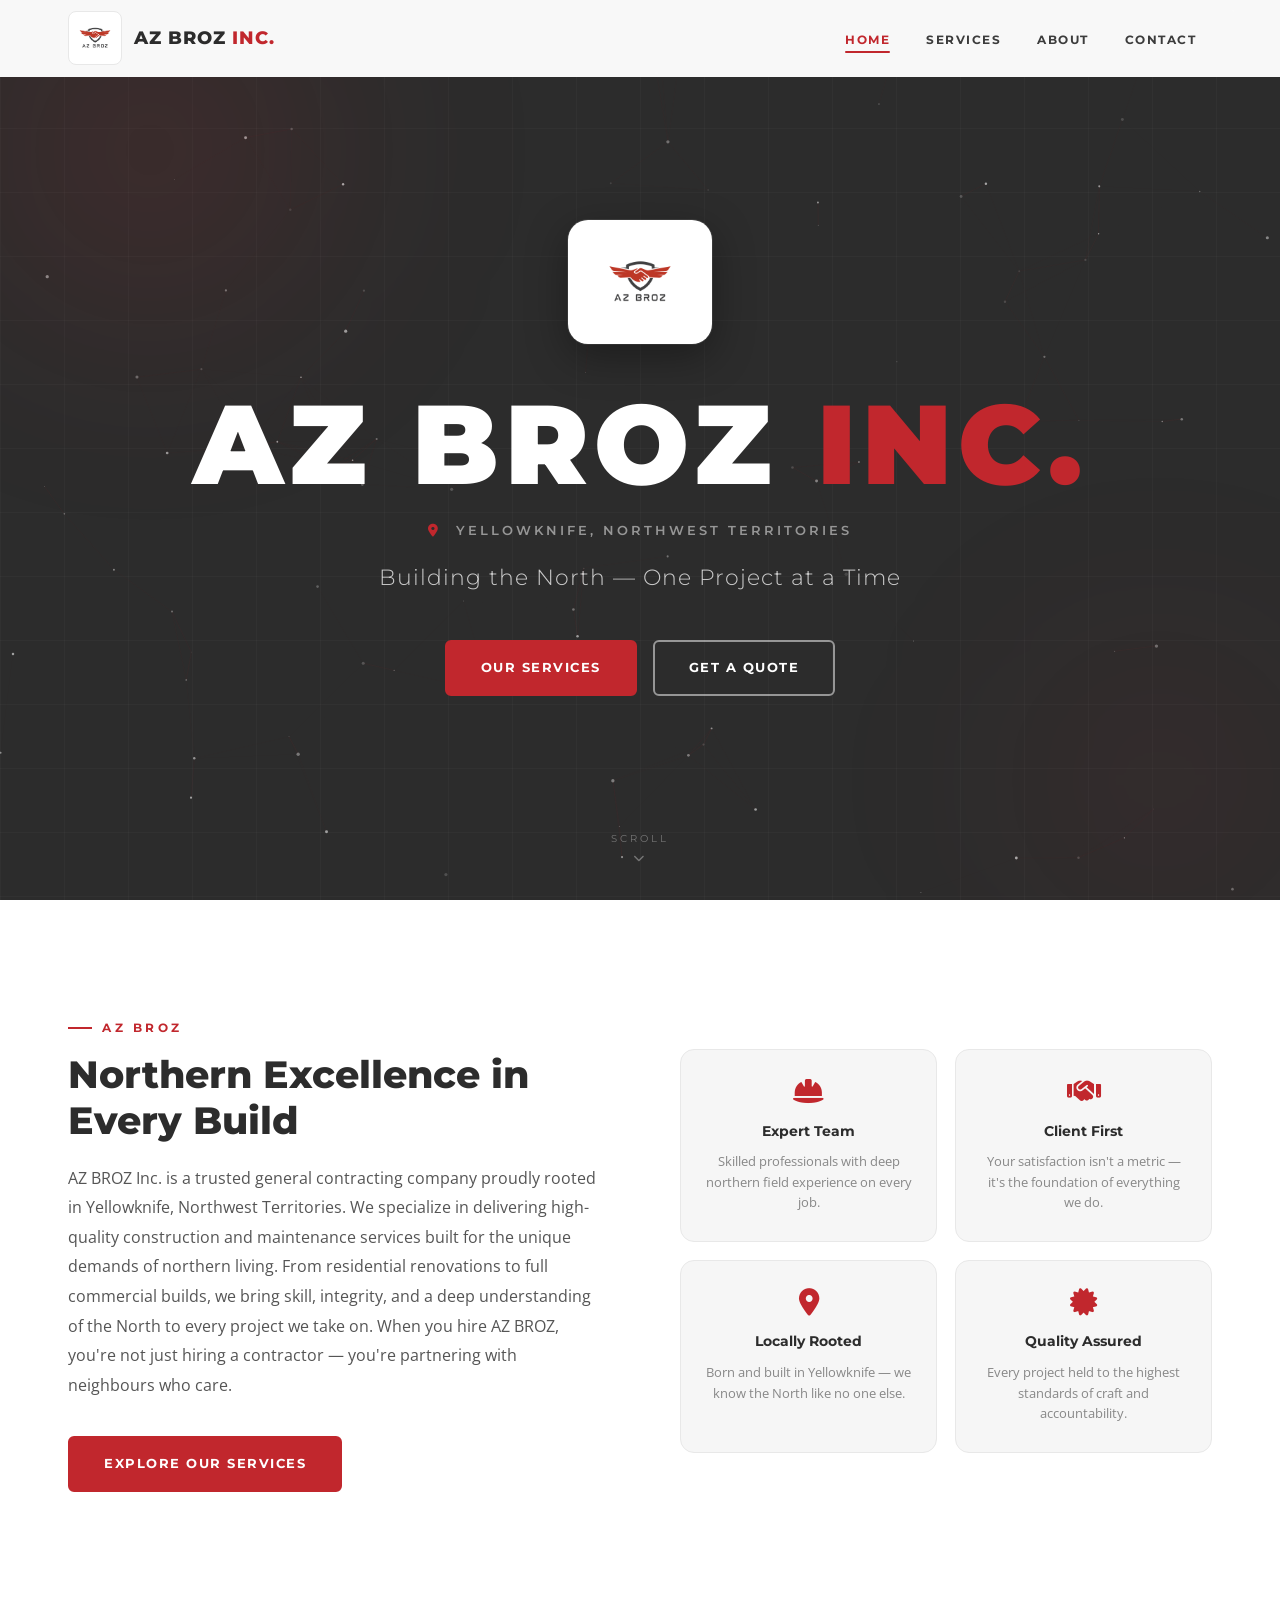
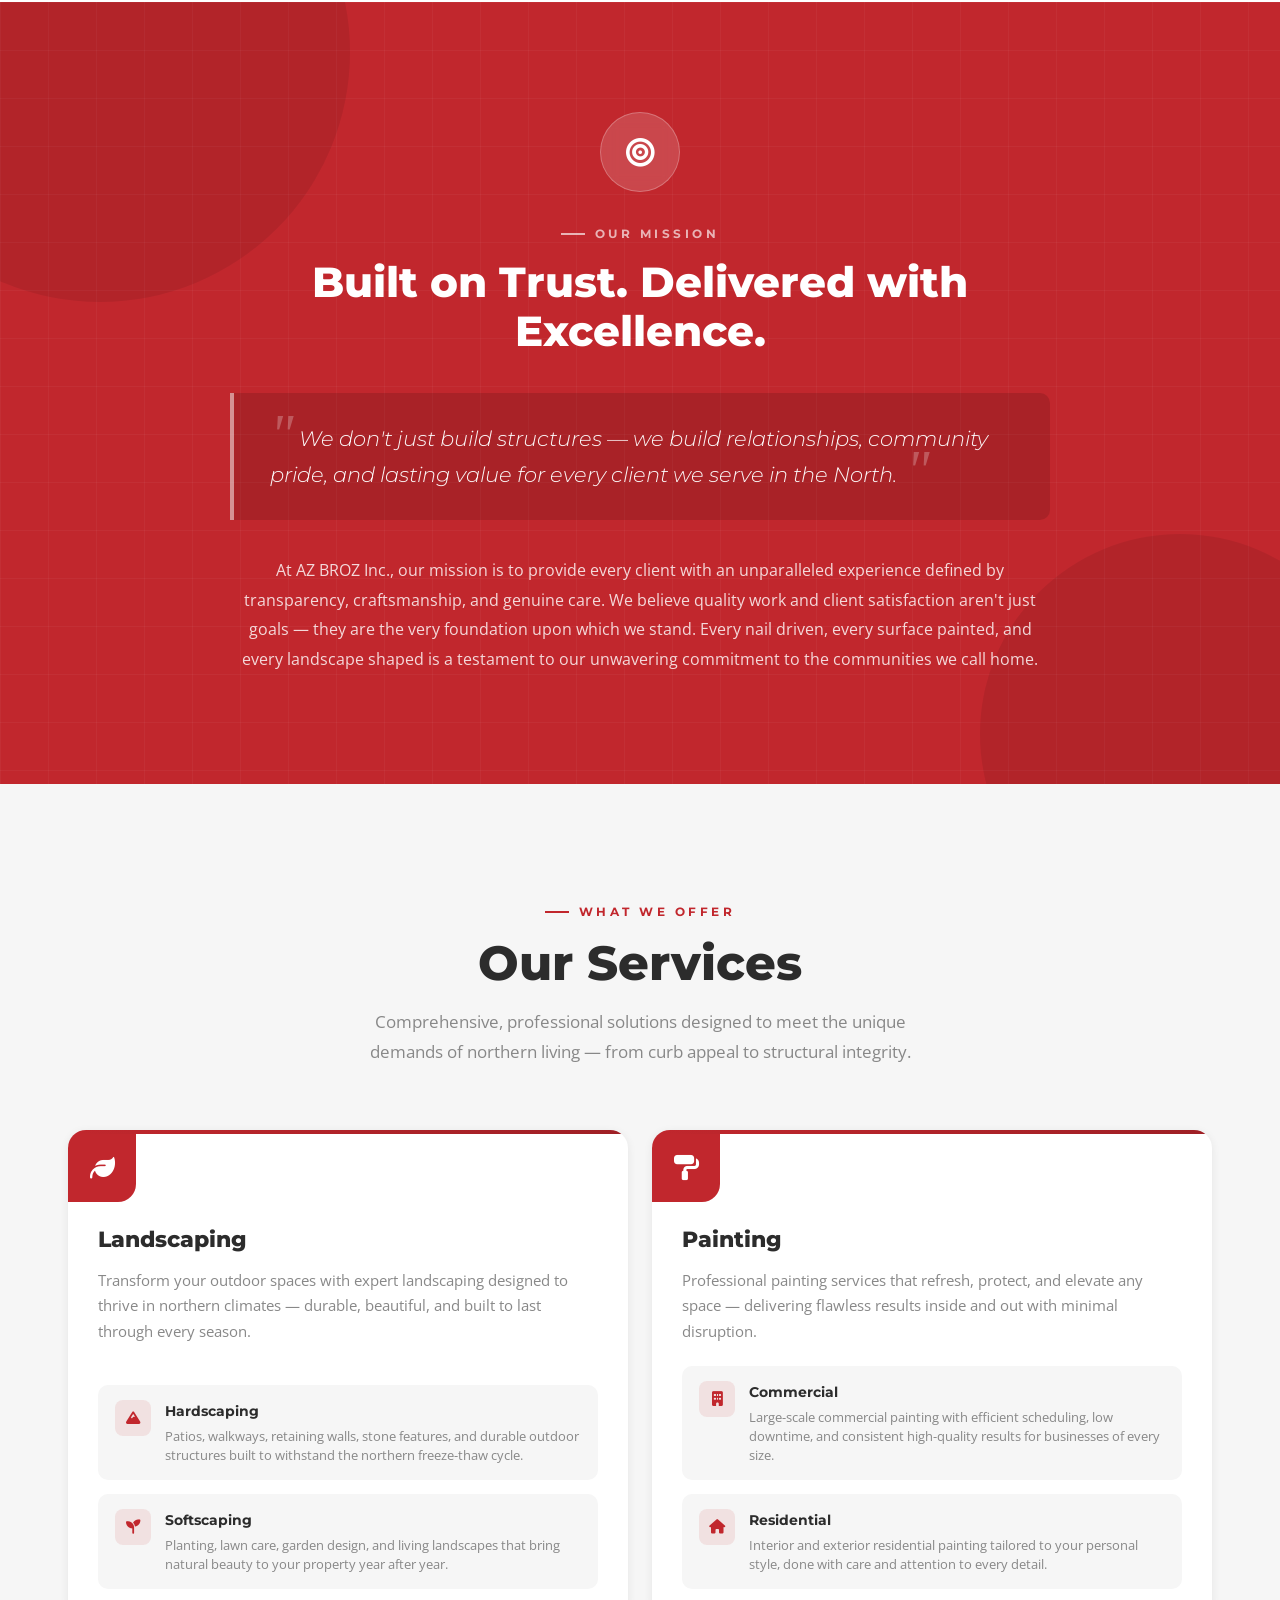
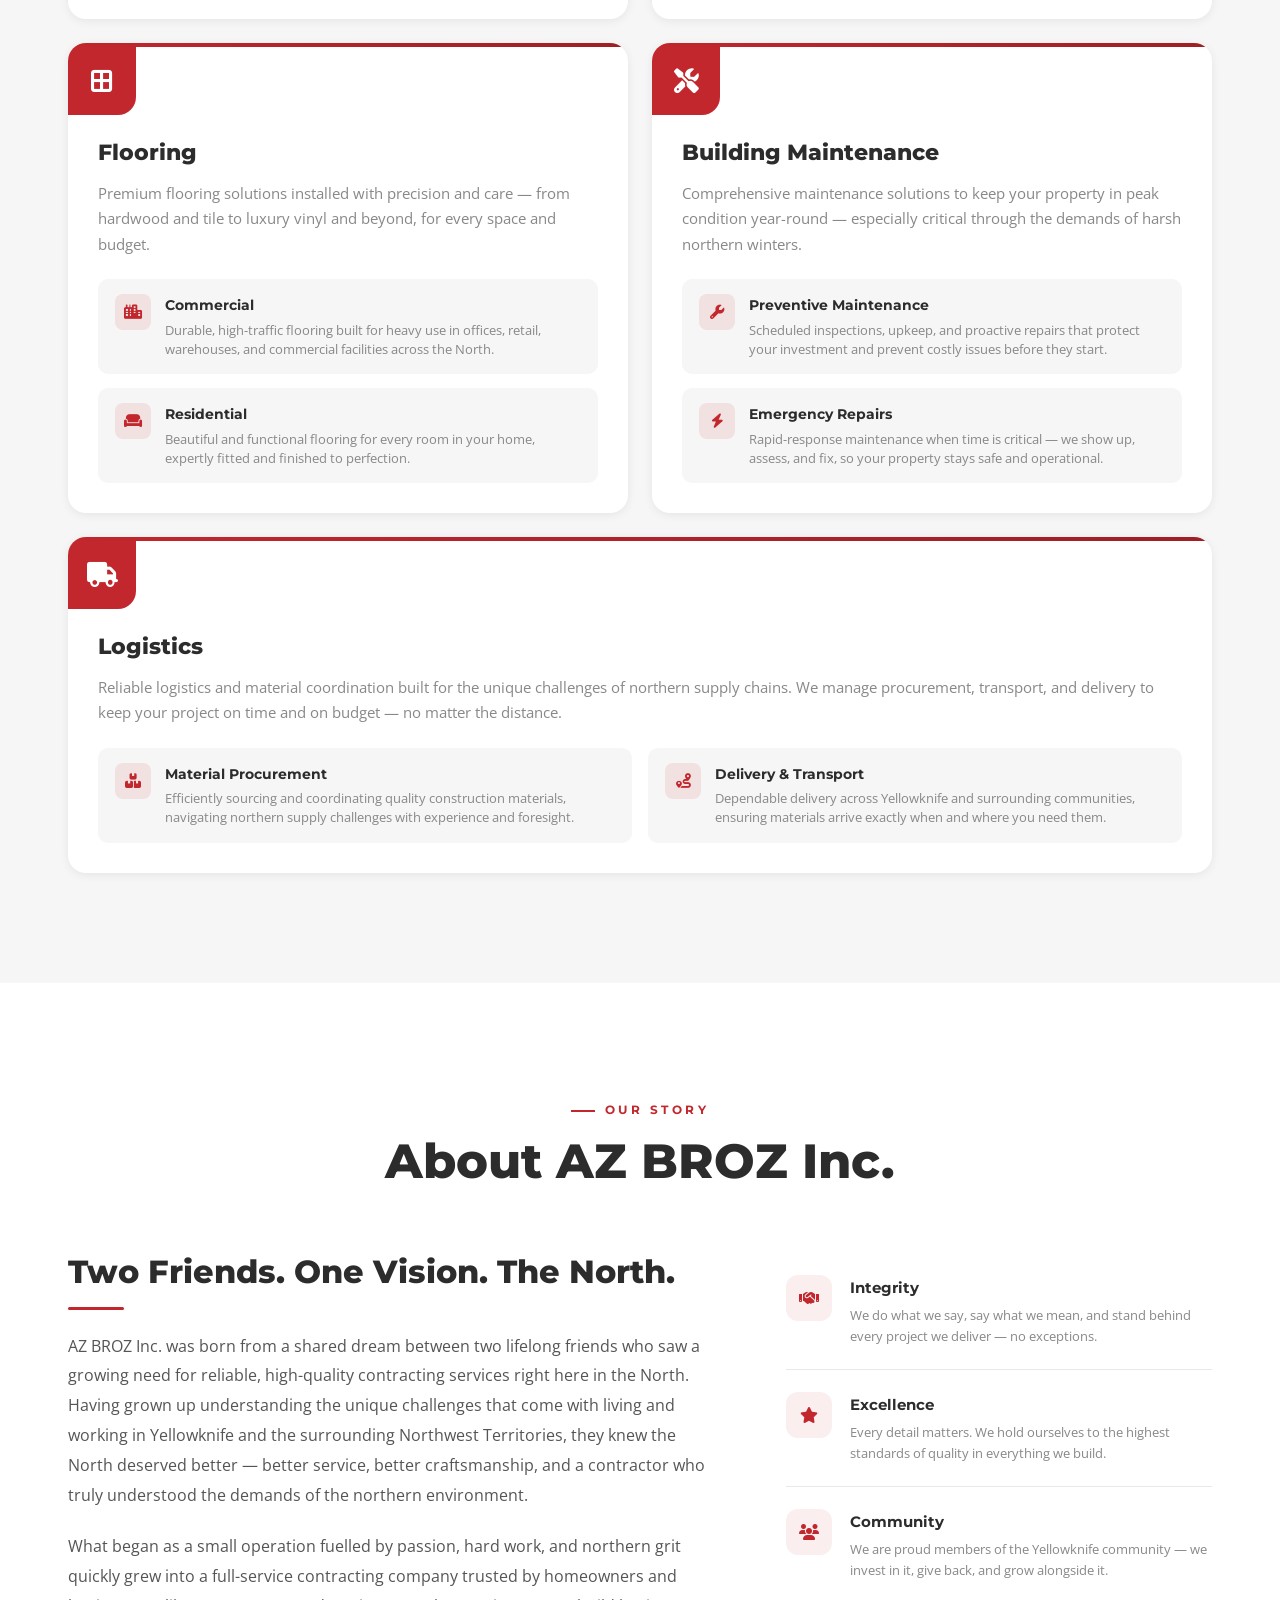
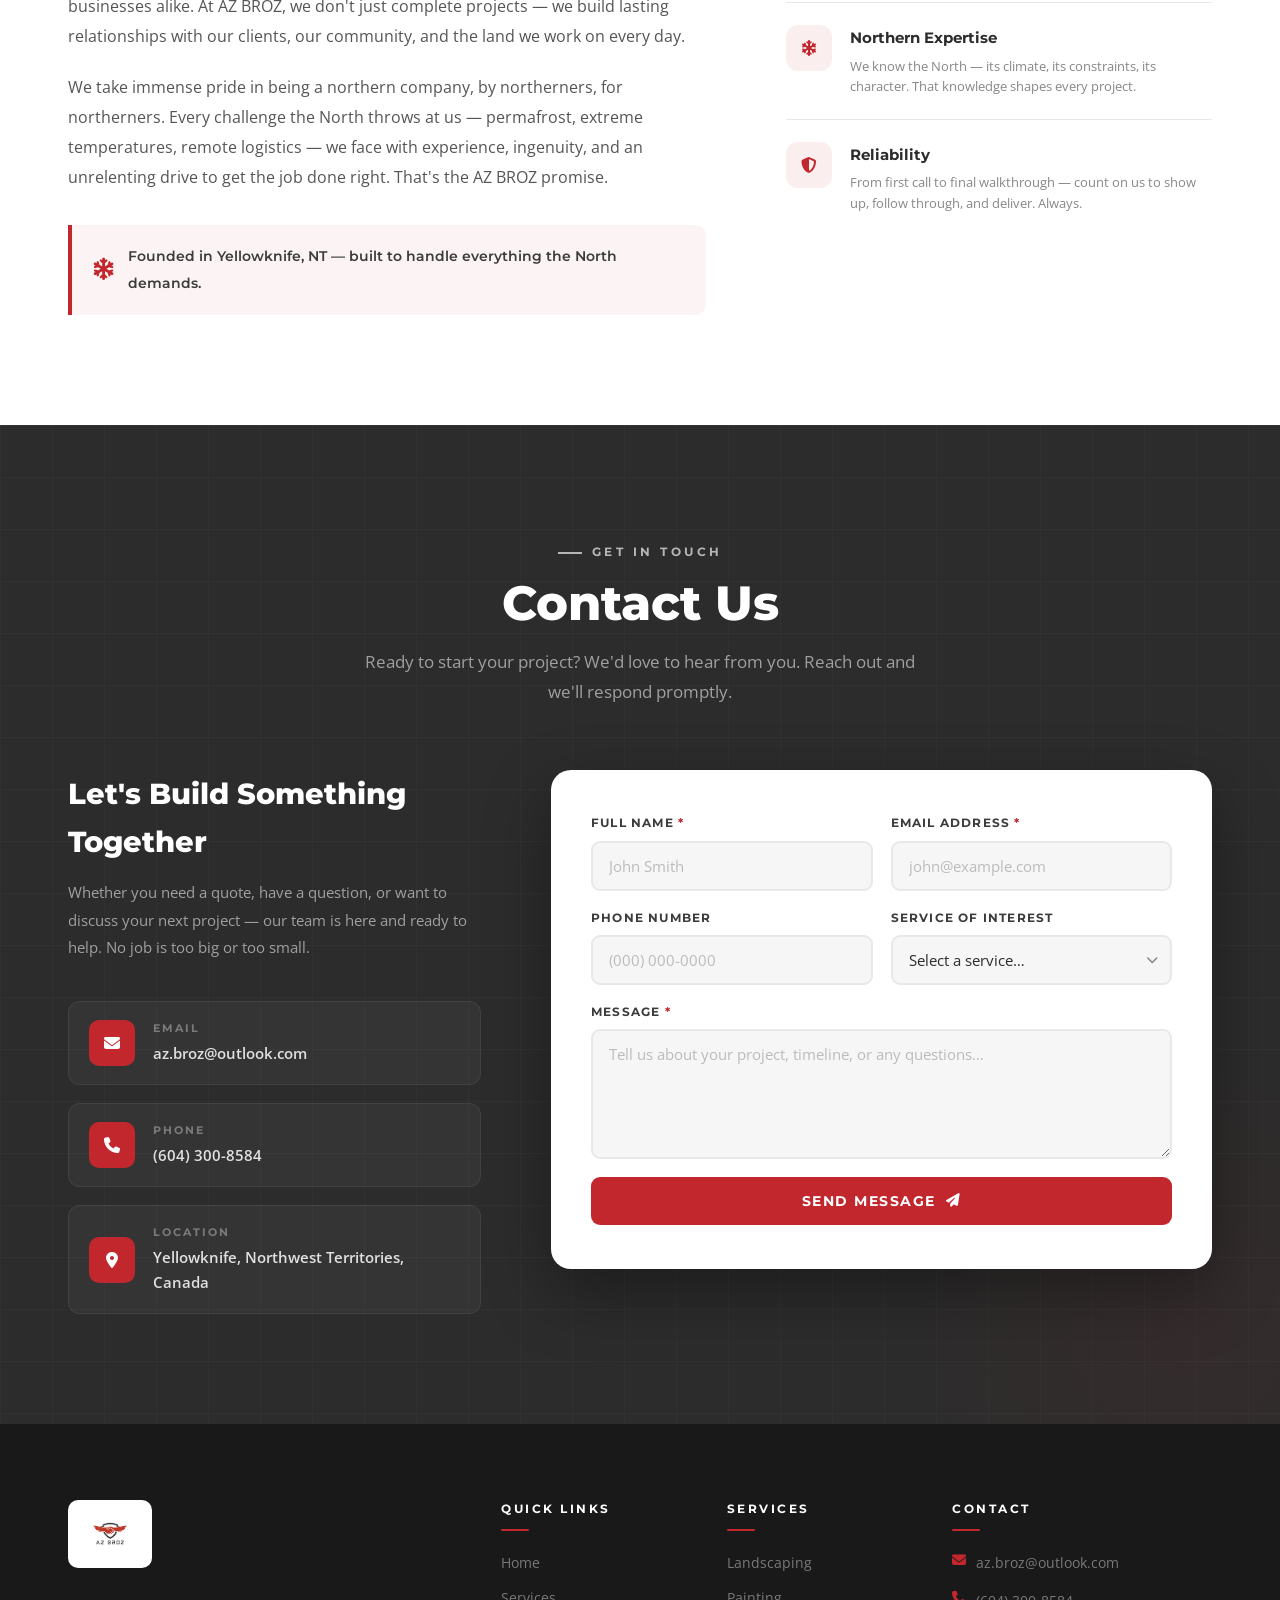
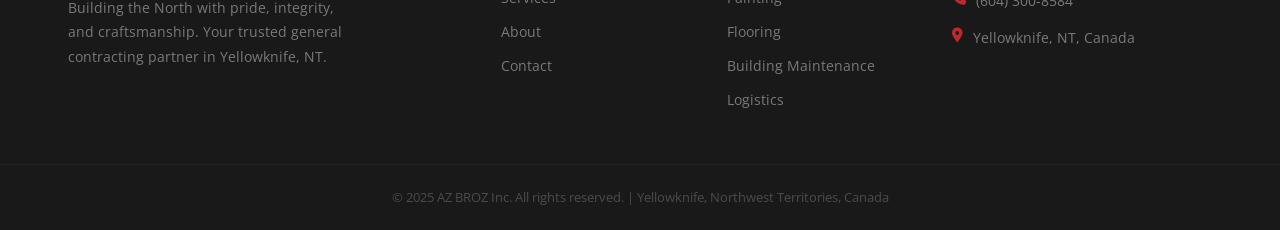
==== commit c16b811b: "v2 updates" ====
--- a/index.html
+++ b/index.html
@@ -417,10 +417,6 @@
               <span>Send Message</span>
               <i class="fas fa-paper-plane"></i>
             </button>
-            <div id="formSuccess" class="form-success" aria-live="polite" hidden>
-              <i class="fas fa-check-circle"></i>
-              <p>Message sent! We'll be in touch with you shortly.</p>
-            </div>
             <div id="formError" class="form-error" aria-live="polite" hidden>
               <i class="fas fa-exclamation-circle"></i>
               <p>Please fill in all required fields before sending.</p>
--- a/styles.css
+++ b/styles.css
@@ -1120,8 +1120,7 @@
 .btn-submit i { transition: transform var(--t); }
 .btn-submit:hover i { transform: translateX(3px) translateY(-3px) rotate(10deg); }
 
-/* Alerts */
-.form-success,
+/* Inline error alert */
 .form-error {
   display: flex;
   align-items: center;
@@ -1129,18 +1128,44 @@
   padding: 14px 18px;
   border-radius: 9px;
   font-size: 0.88rem;
-}
-.form-success {
-  background: rgba(39,174,96,0.09);
-  border: 1px solid rgba(39,174,96,0.3);
-  color: #1a7a42;
-}
-.form-error {
   background: rgba(193,39,45,0.08);
   border: 1px solid rgba(193,39,45,0.3);
   color: var(--red-dark);
 }
-.form-success i, .form-error i { font-size: 1.2rem; flex-shrink: 0; }
+.form-error i { font-size: 1.2rem; flex-shrink: 0; }
+
+/* Fix: [hidden] attribute gets overridden by display:flex above */
+.form-error[hidden] { display: none !important; }
+
+/* ---- Toast notification (success pop-up) ---- */
+.toast {
+  position: fixed;
+  bottom: 40px;
+  left: 50%;
+  transform: translateX(-50%) translateY(16px);
+  z-index: 9999;
+  display: flex;
+  align-items: center;
+  gap: 12px;
+  padding: 14px 24px;
+  background: #1e7e3e;
+  color: var(--white);
+  border-radius: 10px;
+  font-family: var(--font-h);
+  font-size: 0.88rem;
+  font-weight: 600;
+  letter-spacing: 0.3px;
+  box-shadow: 0 8px 28px rgba(0,0,0,0.22);
+  opacity: 0;
+  pointer-events: none;
+  transition: opacity 0.35s var(--ease), transform 0.35s var(--ease);
+  white-space: nowrap;
+}
+.toast.show {
+  opacity: 1;
+  transform: translateX(-50%) translateY(0);
+}
+.toast i { font-size: 1.1rem; }
 
 /* =============================================
    FOOTER
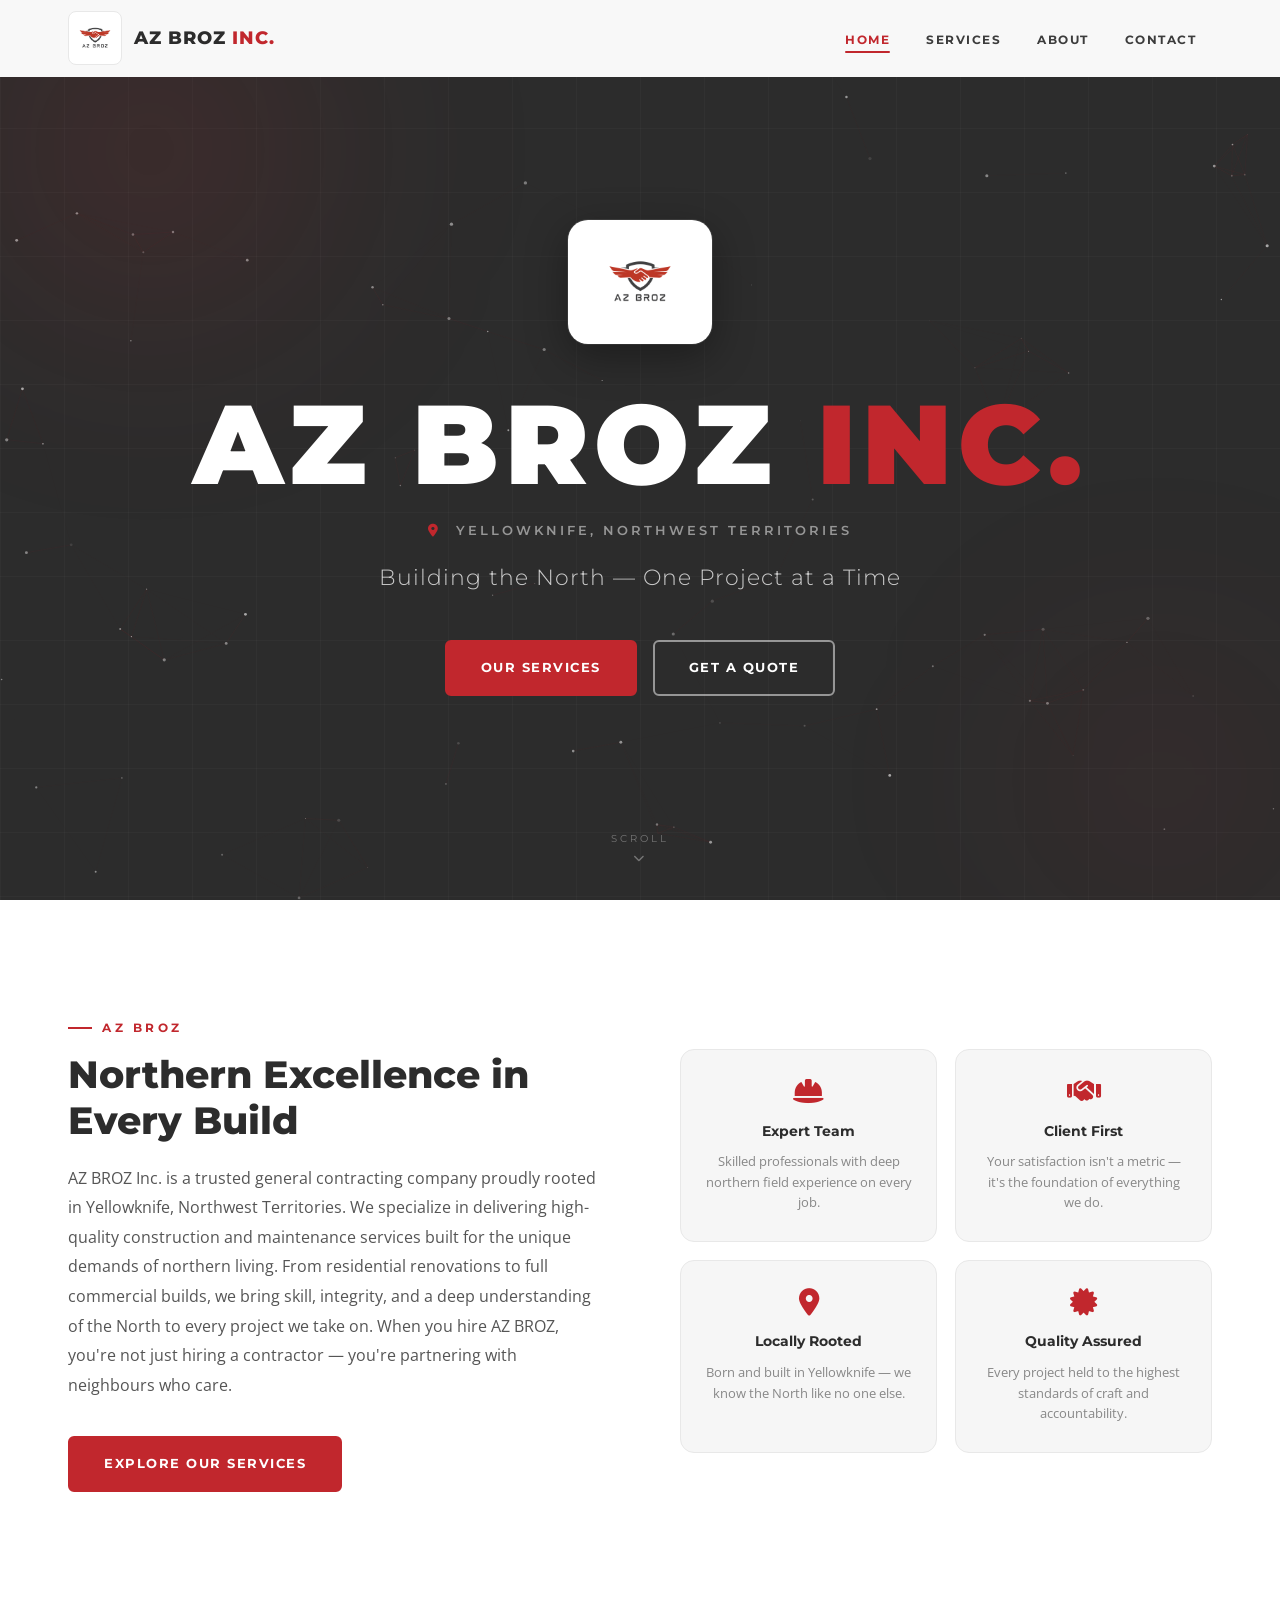
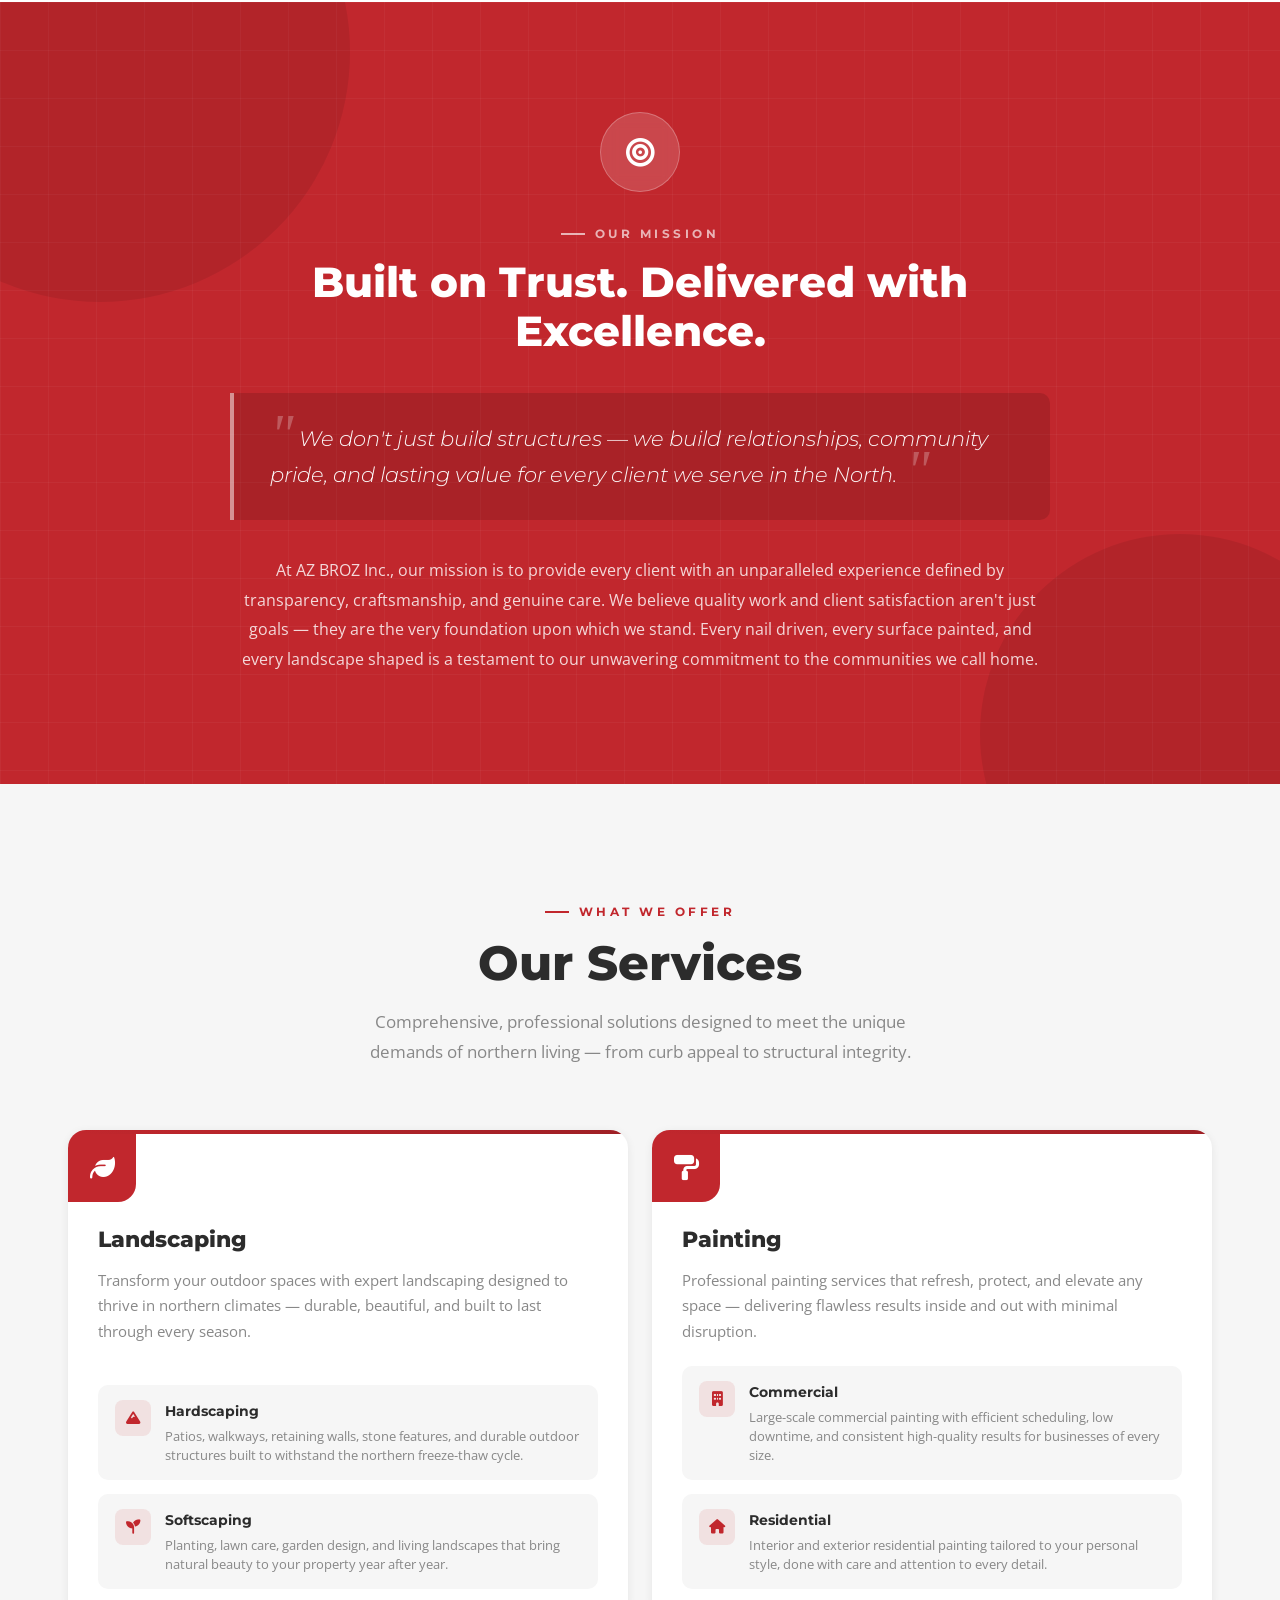
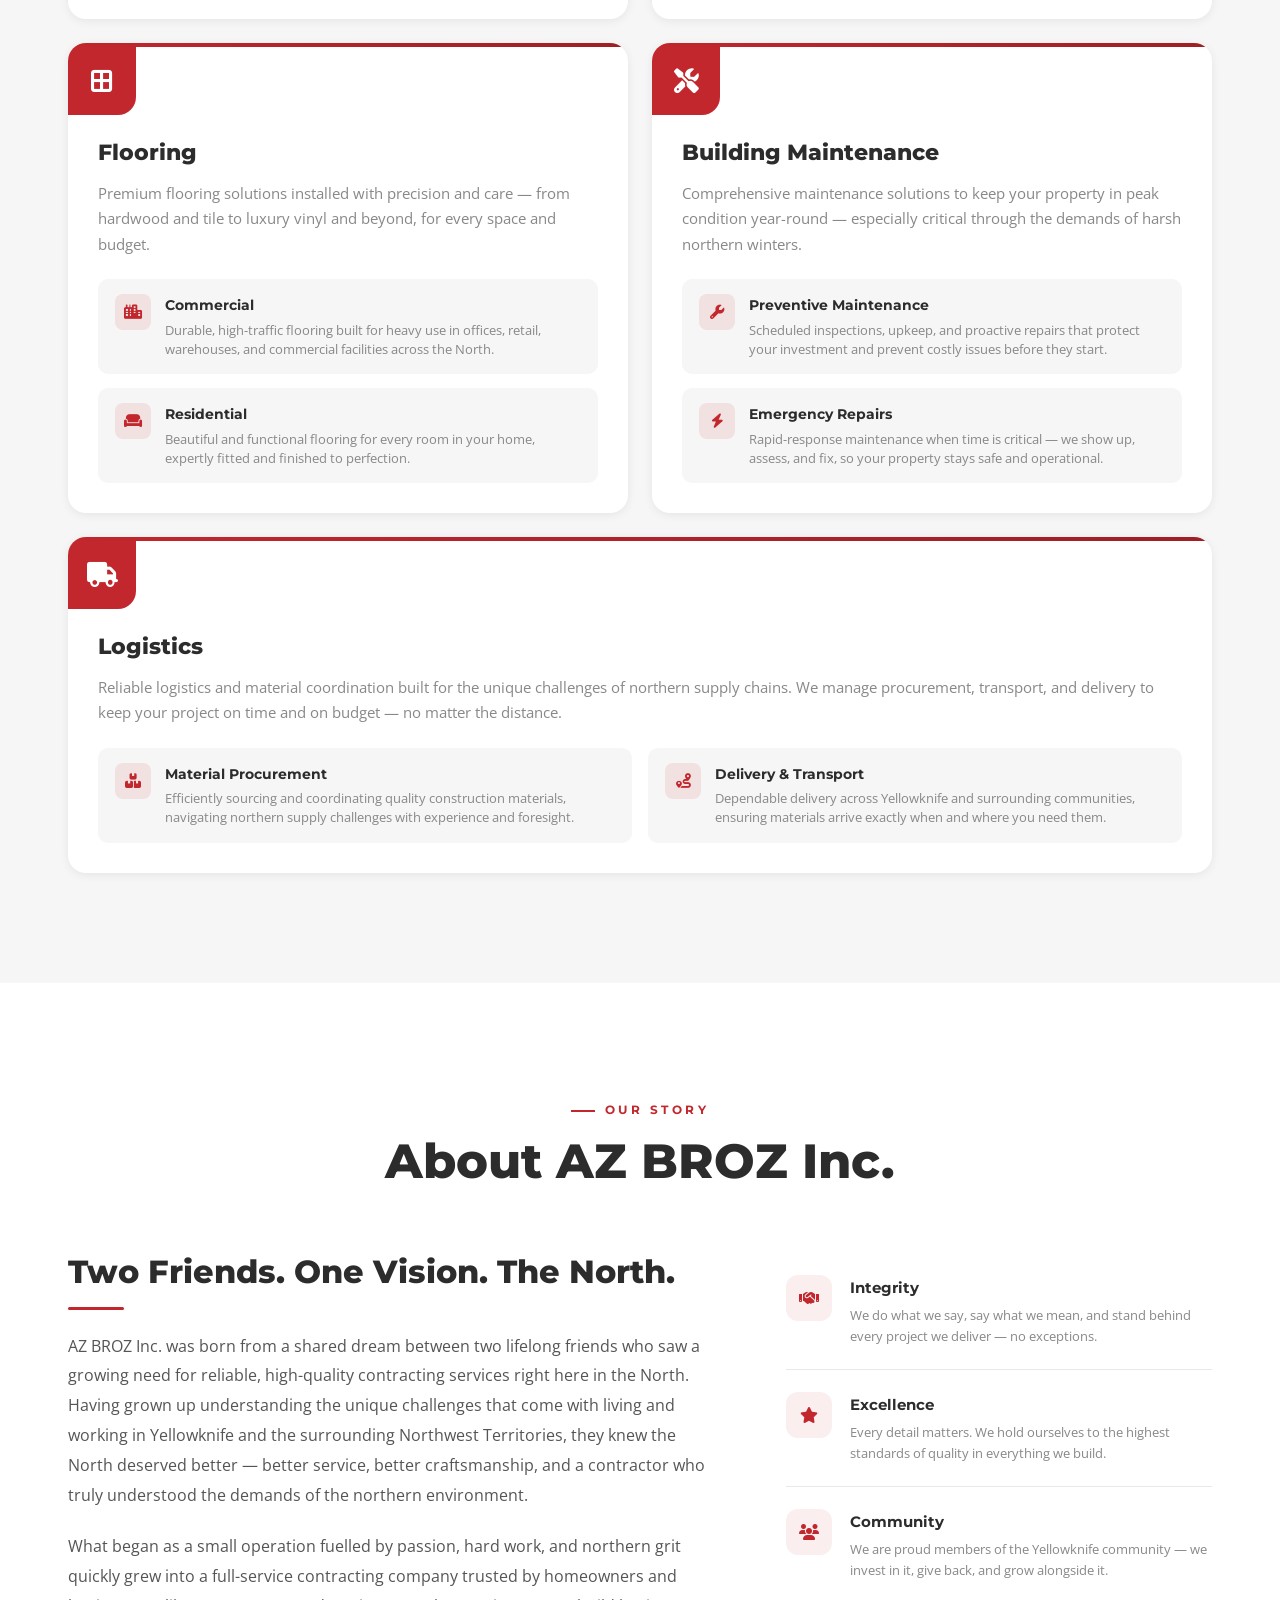
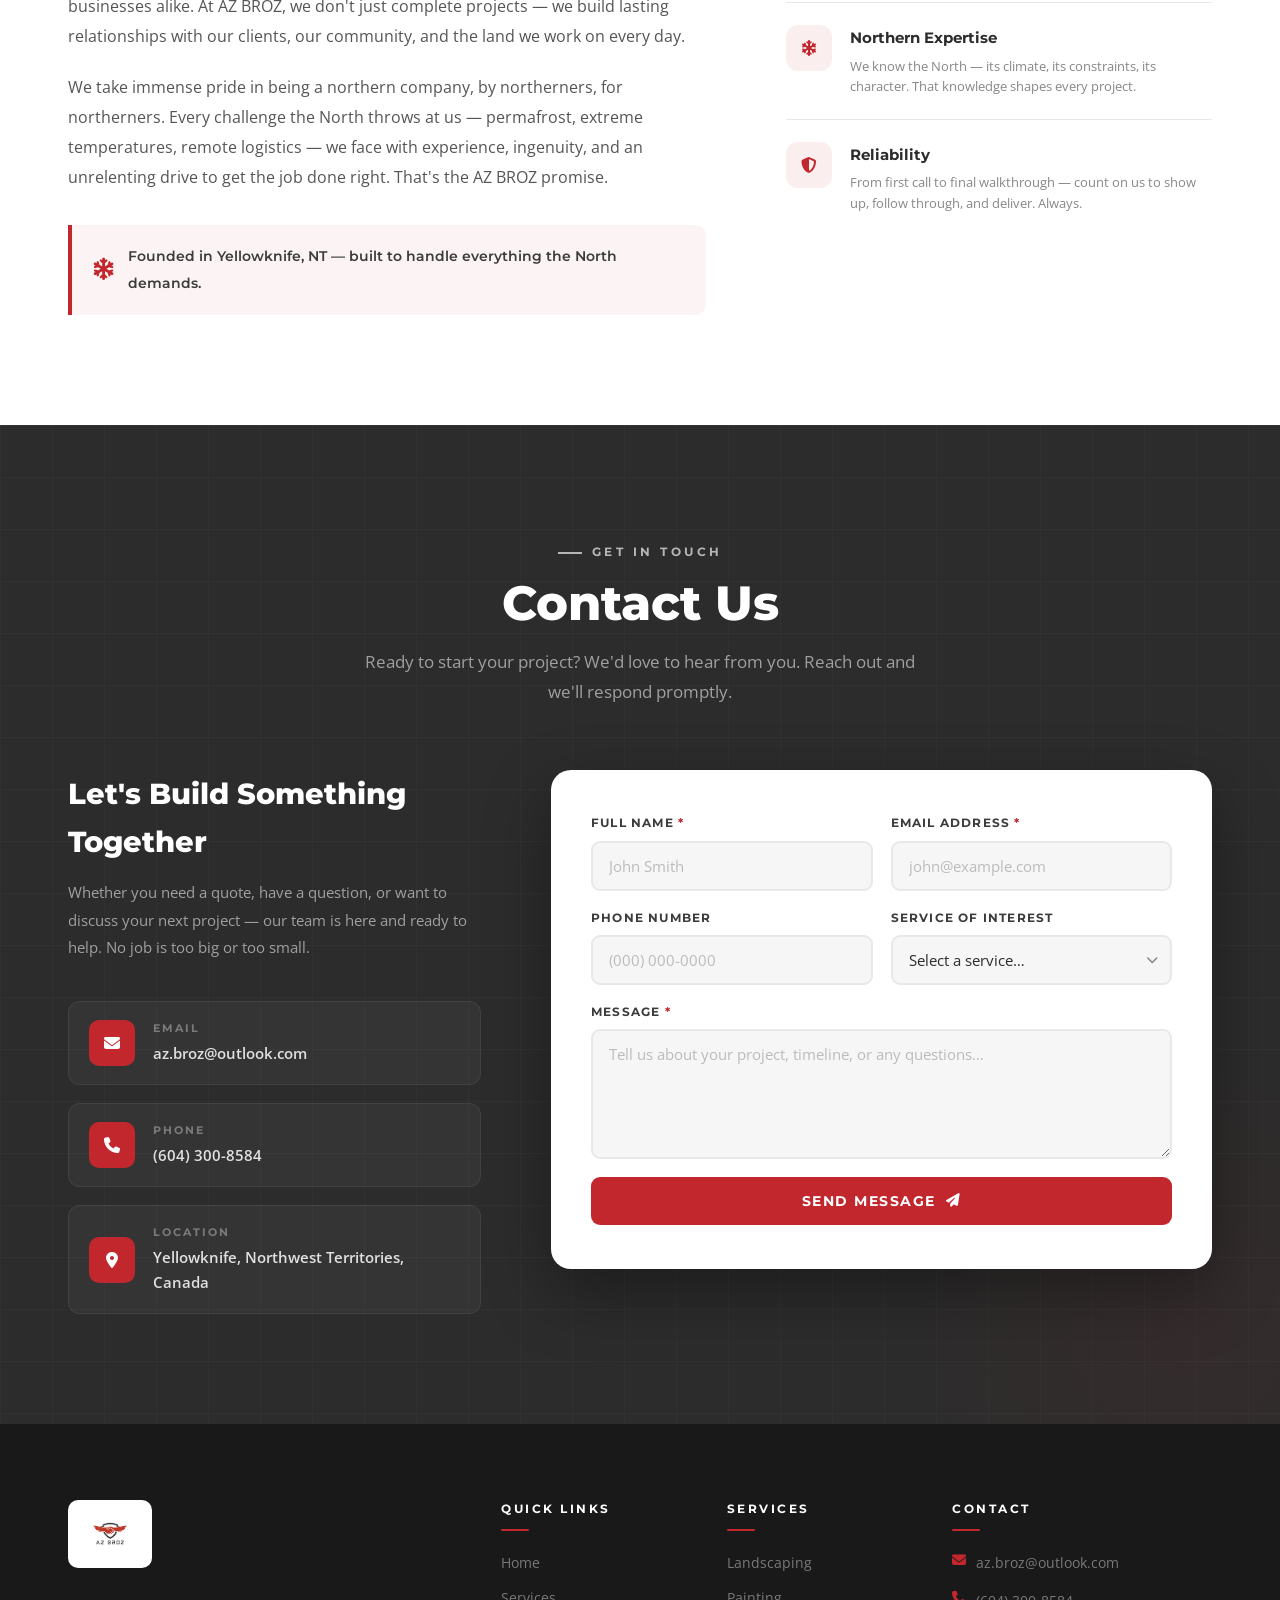
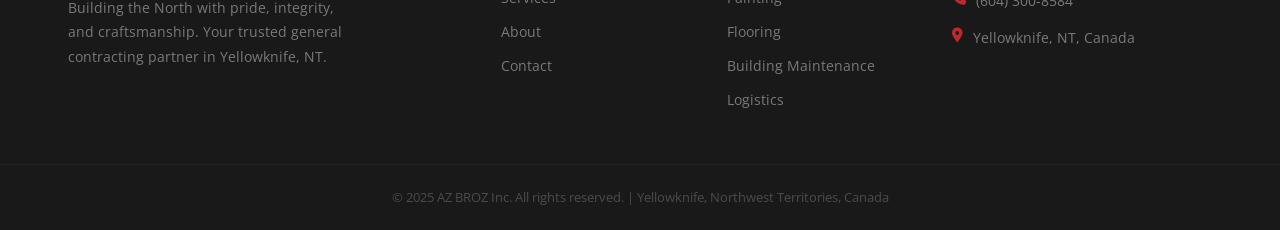
==== commit 54fd335b: "fixing google sitemap" ====
--- a/index.html
+++ b/index.html
@@ -4,6 +4,7 @@
   <meta charset="UTF-8" />
   <meta name="viewport" content="width=device-width, initial-scale=1.0" />
   <title>AZ BROZ Inc. | General Contracting | Yellowknife, NT</title>
+  <link rel="canonical" href="https://azbroz.com/" />
   <link rel="stylesheet" href="styles.css" />
   <link rel="preconnect" href="https://fonts.googleapis.com" />
   <link rel="preconnect" href="https://fonts.gstatic.com" crossorigin />
